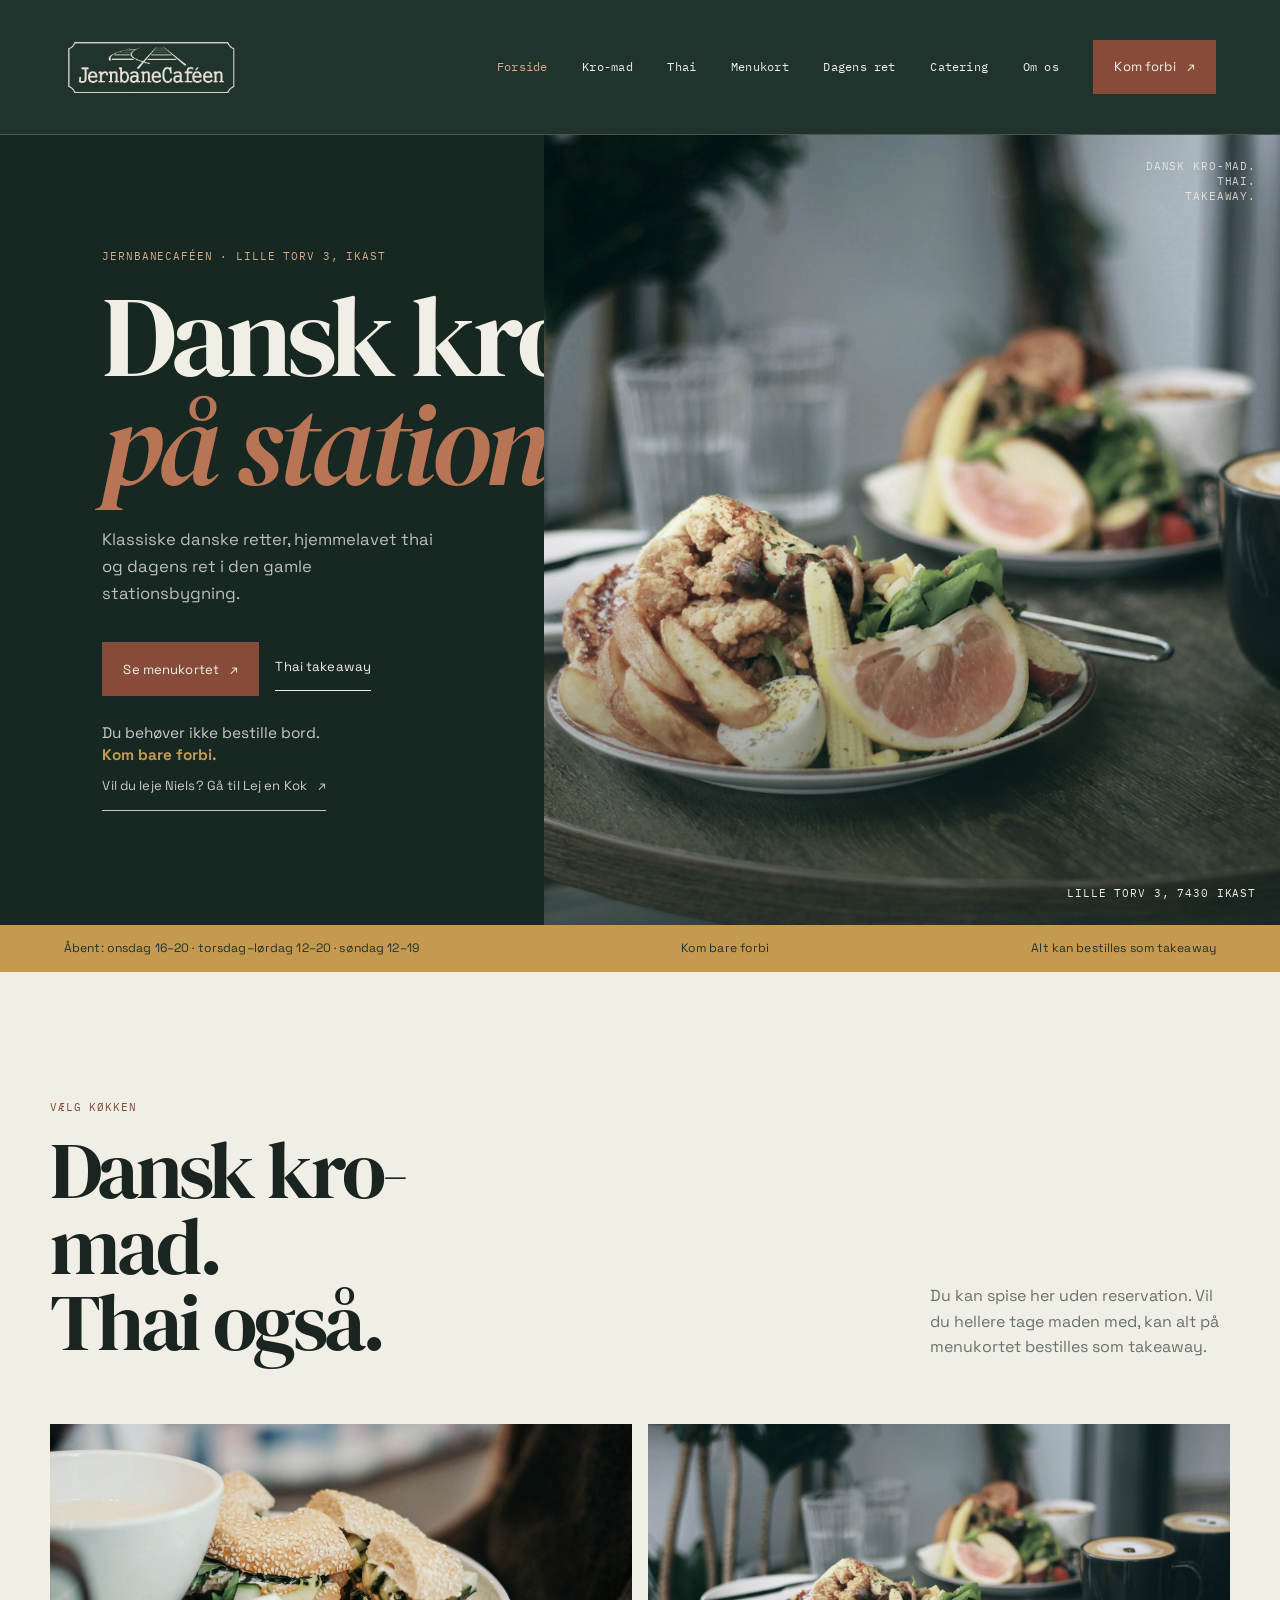
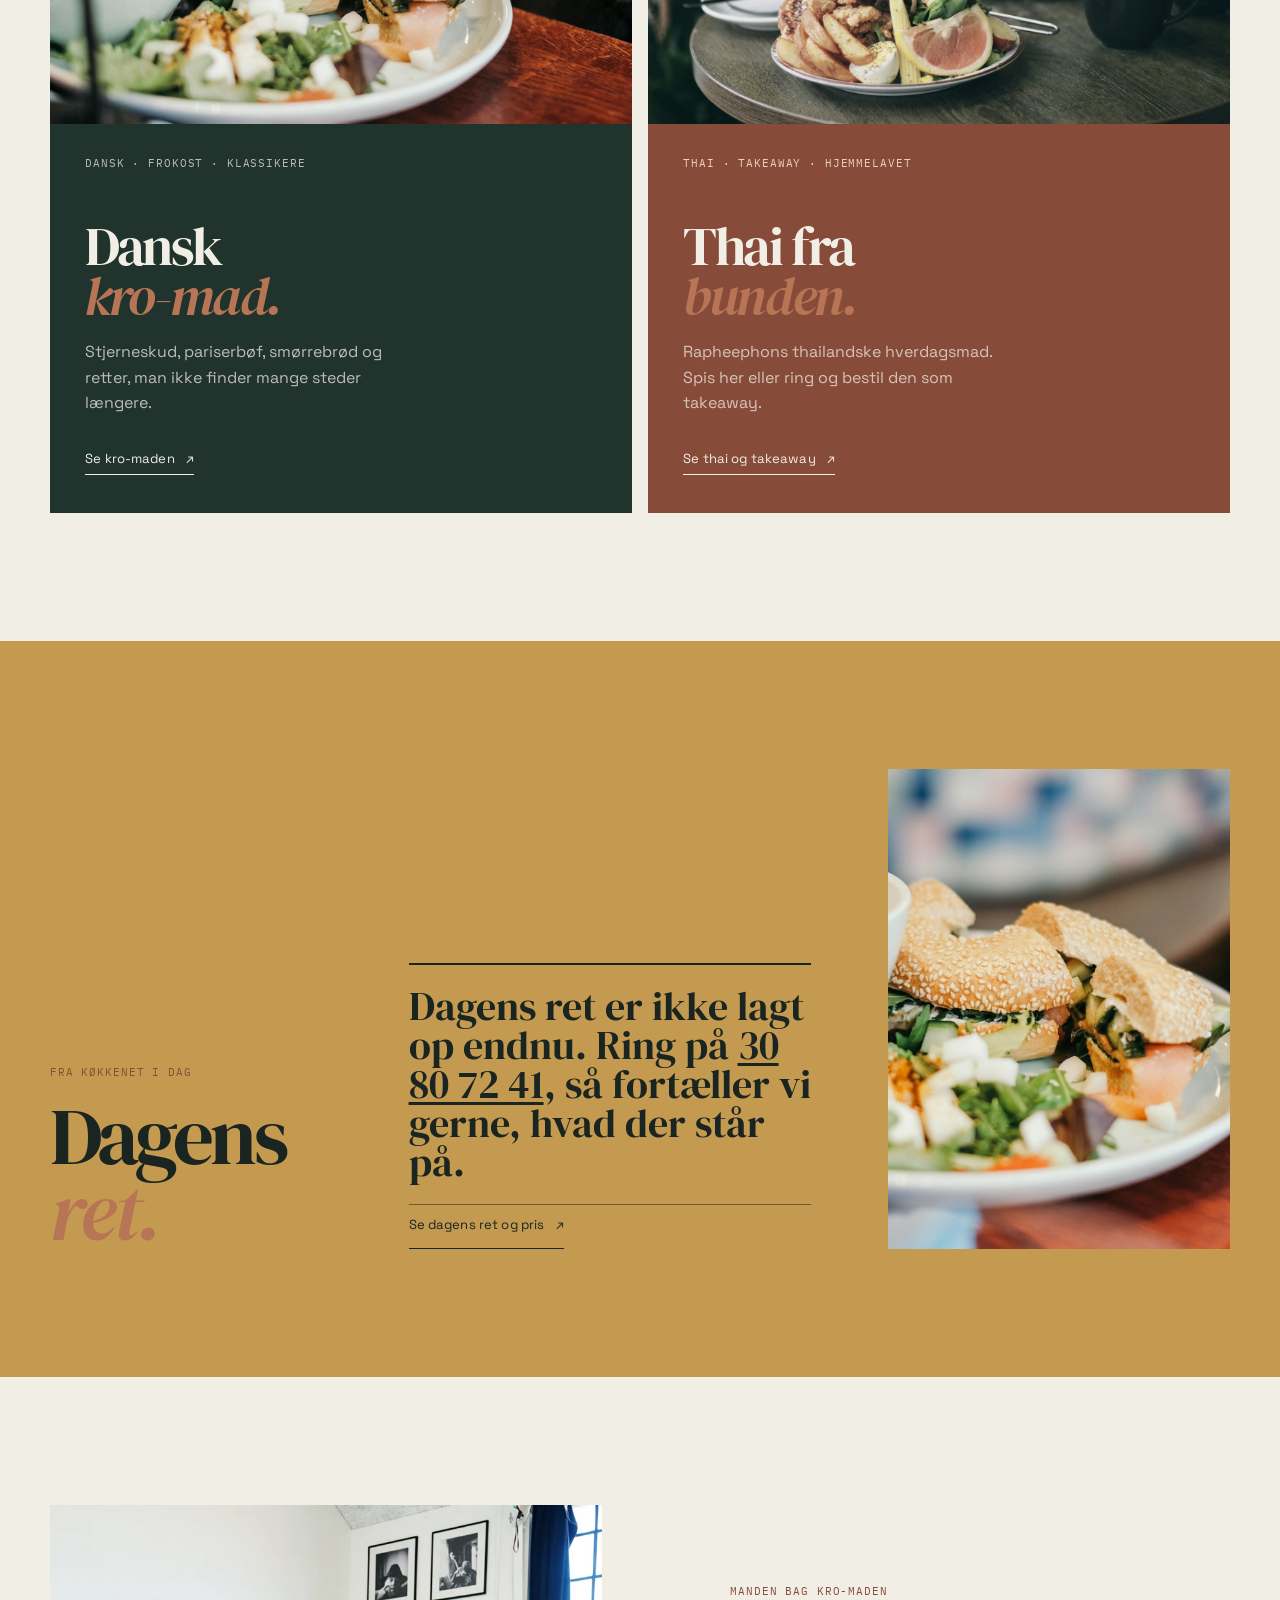
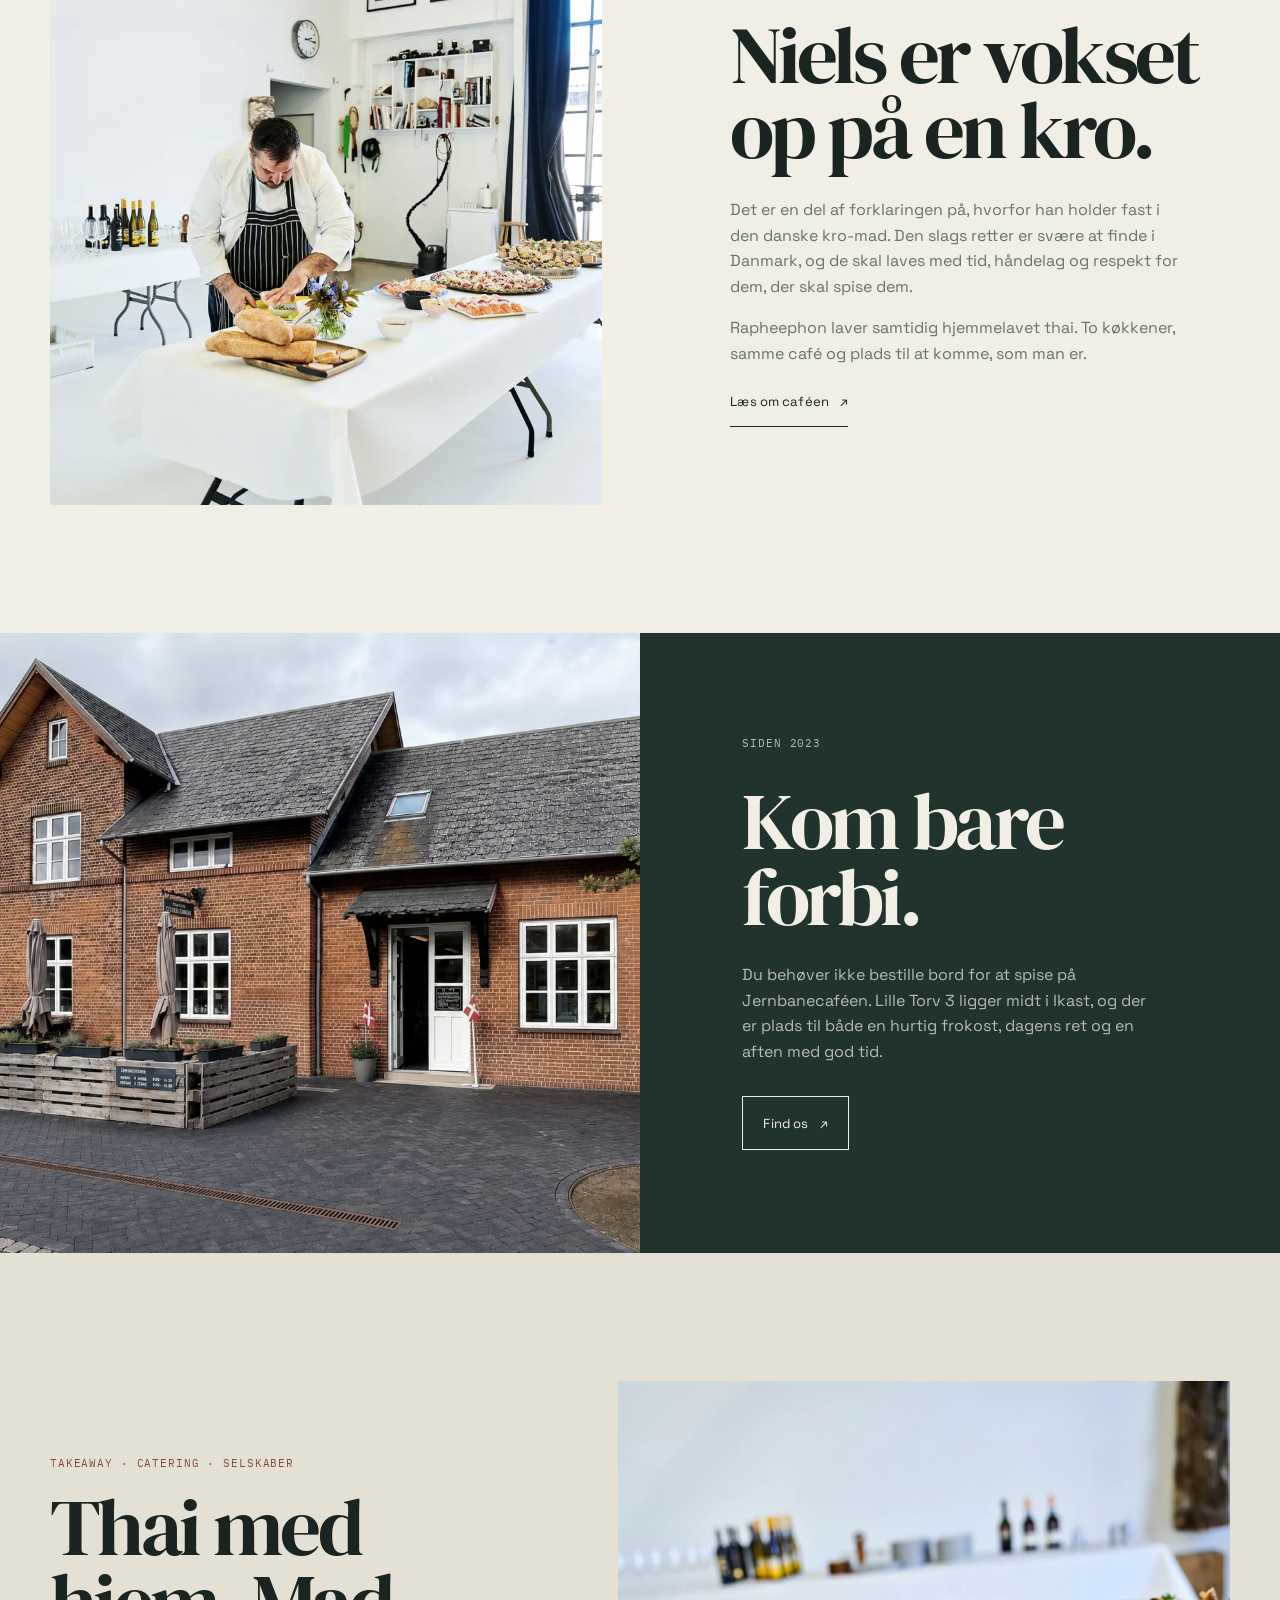
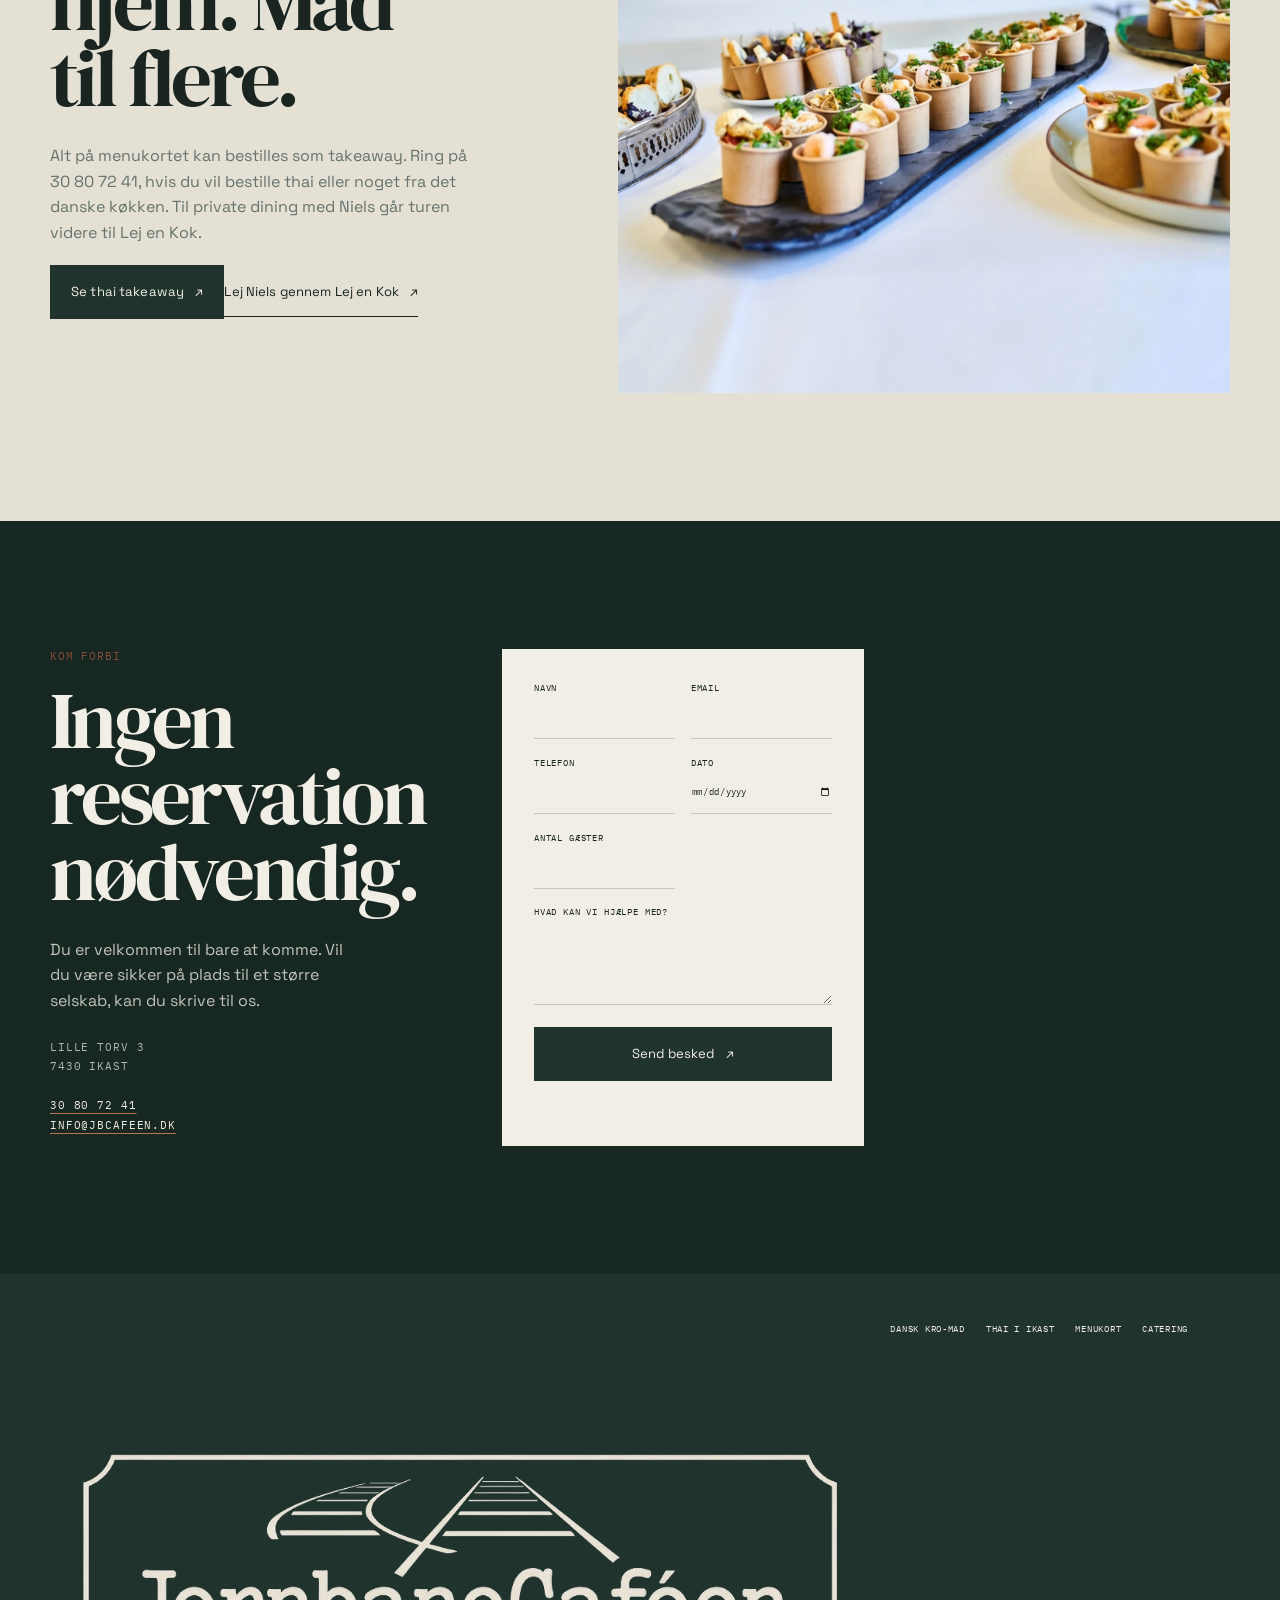
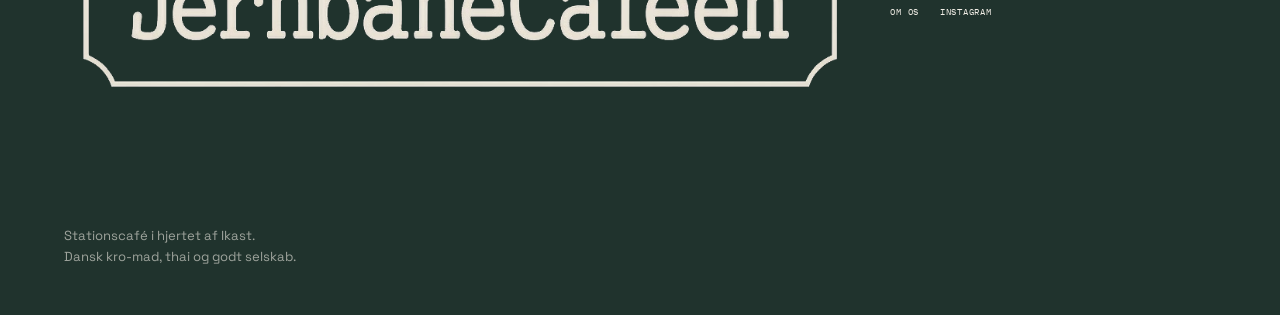
==== index.html @ b5feb868 "feat: clarify cafe food and takeaway journey" ====
<!doctype html>
<html lang="da">
<head>
  <meta charset="utf-8"><meta name="viewport" content="width=device-width, initial-scale=1">
  <title>Jernbanecaféen i Ikast | Dansk kro-mad, thai og takeaway</title>
  <meta name="description" content="Jernbanecaféen i Ikast serverer dansk kro-mad, hjemmelavet thai og takeaway på Lille Torv 3. Du behøver ikke bestille bord. Kom bare forbi.">
  <link rel="canonical" href="https://jbcafeen.dk/"><meta property="og:type" content="website"><meta property="og:locale" content="da_DK"><meta property="og:site_name" content="Jernbanecaféen"><meta property="og:title" content="Jernbanecaféen i Ikast | Dansk kro-mad, thai og takeaway"><meta property="og:description" content="Dansk kro-mad, hjemmelavet thai og takeaway i den gamle stationsbygning på Lille Torv 3 i Ikast. Kom bare forbi."><meta property="og:url" content="https://jbcafeen.dk/"><meta property="og:image" content="https://jbcafeen.dk/billeder/mad-restaurant.jpg"><meta property="og:image:alt" content="Mad fra Jernbanecaféen i Ikast"><link rel="icon" type="image/svg+xml" href="favicon.svg">
  <script type="application/ld+json">{"@context":"https://schema.org","@type":"Restaurant","@id":"https://jbcafeen.dk/#restaurant","name":"Jernbanecaféen","url":"https://jbcafeen.dk/","image":"https://jbcafeen.dk/billeder/mad-restaurant.jpg","telephone":"+45 30 80 72 41","email":"info@jbcafeen.dk","address":{"@type":"PostalAddress","streetAddress":"Lille Torv 3","postalCode":"7430","addressLocality":"Ikast","addressCountry":"DK"},"geo":{"@type":"GeoCoordinates","latitude":56.14471,"longitude":9.155242},"openingHoursSpecification":[{"@type":"OpeningHoursSpecification","dayOfWeek":"Wednesday","opens":"16:00","closes":"20:00"},{"@type":"OpeningHoursSpecification","dayOfWeek":["Thursday","Friday","Saturday"],"opens":"12:00","closes":"20:00"},{"@type":"OpeningHoursSpecification","dayOfWeek":"Sunday","opens":"12:00","closes":"19:00"}],"servesCuisine":["Danish","Thai"],"hasMenu":"https://jbcafeen.dk/menu.html","sameAs":["https://www.instagram.com/jernbanecafeen_7430_ikast/","https://www.findsmiley.dk/1355830"]}</script>
  <link rel="preconnect" href="https://fonts.googleapis.com"><link rel="preconnect" href="https://fonts.gstatic.com" crossorigin><link href="https://fonts.googleapis.com/css2?family=DM+Serif+Display:ital@0;1&family=IBM+Plex+Mono:wght@400;500&family=Space+Grotesk:wght@400;500;600;700&display=swap" rel="stylesheet"><link rel="stylesheet" href="jernbane-site.css">
</head>
<body><a class="skip-link" href="#main">Spring til indhold</a><header class="jb-header"><a class="jb-logo" href="index.html" aria-label="Jernbanecaféen, forside"><img src="billeder/jernbane-logo-creme.png" alt="Jernbanecaféen"></a><button class="jb-menu" type="button" aria-controls="jb-mobile-nav" aria-expanded="false">Menu</button><nav class="jb-nav" id="jb-nav" aria-label="Hovednavigation"><a href="index.html" aria-current="page">Forside</a><a href="dansk-kromad-ikast.html">Kro-mad</a><a href="thai-mad-ikast.html">Thai</a><a href="menu.html">Menukort</a><a href="dagens-ret.html">Dagens ret</a><a href="catering.html">Catering</a><a href="om-os.html">Om os</a><a class="jb-button" href="#kontakt">Kom forbi <span aria-hidden="true">↗</span></a></nav></header><nav id="jb-mobile-nav" class="jb-mobile" aria-label="Mobilnavigation"><button class="jb-close" type="button">Luk</button><a href="index.html">Forside</a><a href="dansk-kromad-ikast.html">Dansk kro-mad</a><a href="thai-mad-ikast.html">Thai i Ikast</a><a href="menu.html">Menukort</a><a href="dagens-ret.html">Dagens ret</a><a href="catering.html">Catering</a><a href="#kontakt">Kom forbi</a></nav>
<main id="main"><section class="jb-hero"><div class="jb-hero-copy reveal"><p class="jb-eyebrow">Jernbanecaféen · Lille Torv 3, Ikast</p><h1><span>Dansk kro-mad</span><br><em>på stationen.</em></h1><p class="jb-hero-lead">Klassiske danske retter, hjemmelavet thai og dagens ret i den gamle stationsbygning.</p><div class="jb-hero-actions"><a class="jb-button" href="menu.html">Se menukortet <span aria-hidden="true">↗</span></a><a class="jb-link" href="thai-mad-ikast.html">Thai takeaway</a></div><p class="jb-hero-note">Du behøver ikke bestille bord.<br><strong>Kom bare forbi.</strong><br><a class="jb-link" href="https://lejenkok.dk/">Vil du leje Niels? Gå til Lej en Kok <span aria-hidden="true">↗</span></a></p></div><div class="jb-hero-media reveal" data-delay="1"><img src="billeder/mad-restaurant.jpg" alt="Anrettet mad fra Jernbanecaféen" fetchpriority="high"><p class="jb-hero-fact jb-mono">Dansk kro-mad.<br>Thai.<br>Takeaway.</p><div class="jb-hero-caption jb-mono">Lille Torv 3, 7430 Ikast</div></div></section><div class="jb-rail"><span>Åbent: onsdag 16–20 · torsdag–lørdag 12–20 · søndag 12–19</span><span>Kom bare forbi</span><span>Alt kan bestilles som takeaway</span></div>
<section class="jb-choice jb-pad" aria-labelledby="choice-title"><div class="jb-wrap"><div class="jb-choice-head reveal"><div><p class="jb-eyebrow">Vælg køkken</p><h2 id="choice-title">Dansk kro-mad.<br>Thai også.</h2></div><p>Du kan spise her uden reservation. Vil du hellere tage maden med, kan alt på menukortet bestilles som takeaway.</p></div><div class="jb-choice-grid"><a class="jb-choice-card reveal" href="dansk-kromad-ikast.html"><div class="jb-choice-image"><img src="billeder/mad-restaurant2.jpg" alt="Dansk kro-mad fra Jernbanecaféen" loading="lazy"></div><div class="jb-choice-copy"><p class="jb-eyebrow">Dansk · frokost · klassikere</p><h3>Dansk<br><em>kro-mad.</em></h3><p>Stjerneskud, pariserbøf, smørrebrød og retter, man ikke finder mange steder længere.</p><span class="jb-link">Se kro-maden <span aria-hidden="true">↗</span></span></div></a><a class="jb-choice-card reveal" data-delay="1" href="thai-mad-ikast.html"><div class="jb-choice-image"><img src="billeder/mad-restaurant.jpg" alt="Hjemmelavet thai fra Jernbanecaféen" loading="lazy"></div><div class="jb-choice-copy"><p class="jb-eyebrow">Thai · takeaway · hjemmelavet</p><h3>Thai fra<br><em>bunden.</em></h3><p>Rapheephons thailandske hverdagsmad. Spis her eller ring og bestil den som takeaway.</p><span class="jb-link">Se thai og takeaway <span aria-hidden="true">↗</span></span></div></a></div></div></section>
<section class="jb-today jb-pad" aria-labelledby="today-title"><div class="jb-wrap jb-today-grid"><div class="reveal"><p class="jb-eyebrow">Fra køkkenet i dag</p><h2 id="today-title">Dagens<br><em>ret.</em></h2></div><div class="jb-today-copy reveal" data-delay="1"><div class="jb-daily" data-cms="dagens-ret" data-cms-type="banner" aria-live="polite"><p>Dagens ret er ikke lagt op endnu. Ring på <a href="tel:+4530807241">30 80 72 41</a>, så fortæller vi gerne, hvad der står på.</p></div><a class="jb-link" href="dagens-ret.html">Se dagens ret og pris <span aria-hidden="true">↗</span></a></div><div class="jb-today-image reveal" data-delay="2"><img src="billeder/mad-restaurant2.jpg" alt="Ret fra Jernbanecaféens køkken" loading="lazy"></div></div></section>
<section class="jb-story jb-pad jb-wrap" aria-labelledby="story-title"><div class="jb-story-image reveal"><img src="billeder/niels-rasmussen.webp" alt="Niels Rasmussen tilbereder mad" loading="lazy"></div><div class="jb-story-copy reveal" data-delay="1"><p class="jb-eyebrow">Manden bag kro-maden</p><h2 id="story-title">Niels er vokset op på en kro.</h2><p>Det er en del af forklaringen på, hvorfor han holder fast i den danske kro-mad. Den slags retter er svære at finde i Danmark, og de skal laves med tid, håndelag og respekt for dem, der skal spise dem.</p><p>Rapheephon laver samtidig hjemmelavet thai. To køkkener, samme café og plads til at komme, som man er.</p><a class="jb-link" href="om-os.html">Læs om caféen <span aria-hidden="true">↗</span></a></div></section>
<section class="jb-place" aria-labelledby="place-title"><div class="jb-place-image"><img src="billeder/hero-facade.webp" alt="Jernbanecaféens gamle stationsbygning i Ikast" loading="lazy"></div><div class="jb-place-copy reveal"><p class="jb-eyebrow">Siden 2023</p><h2 id="place-title">Kom bare forbi.</h2><p>Du behøver ikke bestille bord for at spise på Jernbanecaféen. Lille Torv 3 ligger midt i Ikast, og der er plads til både en hurtig frokost, dagens ret og en aften med god tid.</p><a class="jb-button jb-button-outline" href="#kontakt">Find os <span aria-hidden="true">↗</span></a></div></section>
<section class="jb-service jb-pad"><div class="jb-wrap jb-service-grid"><div class="jb-service-copy reveal"><p class="jb-eyebrow">Takeaway · catering · selskaber</p><h2>Thai med hjem. Mad til flere.</h2><p>Alt på menukortet kan bestilles som takeaway. Ring på 30 80 72 41, hvis du vil bestille thai eller noget fra det danske køkken. Til private dining med Niels går turen videre til Lej en Kok.</p><a class="jb-button jb-button-dark" href="thai-mad-ikast.html">Se thai takeaway <span aria-hidden="true">↗</span></a><a class="jb-link" href="https://lejenkok.dk/">Lej Niels gennem Lej en Kok <span aria-hidden="true">↗</span></a></div><div class="jb-service-image reveal" data-delay="1"><img src="billeder/mad-catering.webp" alt="Cateringfade fra Jernbanecaféen" loading="lazy"></div></div></section>
<section class="jb-contact jb-pad" id="kontakt" aria-labelledby="contact-title"><div class="jb-wrap jb-contact-grid"><div class="jb-contact-copy reveal"><p class="jb-eyebrow">Kom forbi</p><h2 id="contact-title">Ingen reservation nødvendig.</h2><p class="jb-contact-intro">Du er velkommen til bare at komme. Vil du være sikker på plads til et større selskab, kan du skrive til os.</p><address class="jb-address">Lille Torv 3<br>7430 Ikast<br><br><a href="tel:+4530807241">30 80 72 41</a><br><a href="mailto:info@jbcafeen.dk">info@jbcafeen.dk</a></address></div><form class="jb-form reveal" data-delay="1" id="jb-contact-form" data-slug="jernbane-cafeen"><div class="jb-form-grid"><div class="jb-field"><label for="navn">Navn<input id="navn" name="navn" type="text" required minlength="2" maxlength="100" autocomplete="name"></label></div><div class="jb-field"><label for="email">Email<input id="email" name="email" type="email" required maxlength="150" autocomplete="email"></label></div></div><div class="jb-form-grid"><div class="jb-field"><label for="telefon">Telefon<input id="telefon" name="telefon" type="tel" maxlength="20" autocomplete="tel"></label></div><div class="jb-field"><label for="dato">Dato<input id="dato" name="dato" type="date"></label></div></div><div class="jb-form-grid"><div class="jb-field"><label for="antal">Antal gæster<input id="antal" name="antal" type="number" min="1" max="200" inputmode="numeric"></label></div><div class="jb-field jb-honeypot"><label for="website">Website<input id="website" name="website" type="text" tabindex="-1" autocomplete="off"></label></div></div><div class="jb-field"><label for="besked">Hvad kan vi hjælpe med?<textarea id="besked" name="besked" required minlength="10" maxlength="2000"></textarea></label></div><button class="jb-button jb-button-dark" type="submit">Send besked <span aria-hidden="true">↗</span></button><p class="jb-feedback" role="status" aria-live="polite"></p></form><div class="jb-map reveal" data-delay="2"><iframe title="Jernbanecaféen på Google Maps" loading="lazy" src="https://www.google.com/maps/embed?pb=!1m18!1m12!1m3!1d2224.0!2d9.15542!3d56.13916!2m3!1f0!2f0!3f0!3m2!1i1024!2i768!4f13.1!3m3!1m2!1s0x464c0c2f5ab6abe7%3A0xb3f24d3d0e12c35a!2sLille+Torv+3%2C+7430+Ikast!5e0!3m2!1sda!2sdk!4v0"></iframe></div></div></section></main>
<footer class="jb-footer"><div><a class="jb-footer-logo" href="index.html" aria-label="Jernbanecaféen, forside"><img src="billeder/jernbane-logo-creme.png" alt="Jernbanecaféen"></a><p>Stationscafé i hjertet af Ikast.<br>Dansk kro-mad, thai og godt selskab.</p></div><nav aria-label="Footer navigation"><a href="dansk-kromad-ikast.html">Dansk kro-mad</a><a href="thai-mad-ikast.html">Thai i Ikast</a><a href="menu.html">Menukort</a><a href="catering.html">Catering</a><a href="om-os.html">Om os</a><a href="https://www.instagram.com/jernbanecafeen_7430_ikast/" target="_blank" rel="noopener">Instagram</a></nav></footer><script src="jernbane-site.js" defer></script></body></html>
---- jernbane-site.css ----
:root {
  --forest: #20332d;
  --forest-deep: #172721;
  --linen: #f1eee6;
  --linen-2: #e5e0d4;
  --copper: #b87556;
  --copper-deep: #874c39;
  --brass: #c49a51;
  --ink: #1a2521;
  --muted: #67736c;
  --line: rgba(26,37,33,.2);
  --display: "DM Serif Display", Georgia, serif;
  --body: "Space Grotesk", Arial, sans-serif;
  --mono: "IBM Plex Mono", monospace;
  --ease: cubic-bezier(.16,1,.3,1);
}
*,*::before,*::after { box-sizing: border-box; }
html { scroll-behavior: smooth; overflow-x: clip; }
body { margin: 0; color: var(--ink); background: var(--linen); font-family: var(--body); line-height: 1.6; overflow-x: clip; }
img { display: block; max-width: 100%; }
a { color: inherit; }
button,input,textarea { font: inherit; }
:focus-visible { outline: 3px solid var(--brass); outline-offset: 4px; }
.skip-link { position: fixed; top: -5rem; left: 1rem; z-index: 50; padding: .7rem 1rem; color: var(--linen); background: var(--forest-deep); }
.skip-link:focus { top: 1rem; }
.jb-header { position: sticky; top: 0; z-index: 20; display: flex; align-items: center; justify-content: space-between; min-height: 82px; padding: .8rem clamp(1.25rem, 5vw, 5rem); color: var(--linen); background: var(--forest); border-bottom: 1px solid rgba(241,238,230,.18); }
.jb-logo { width: 175px; }
.jb-logo img { width: 100%; height: auto; }
.jb-nav { display: flex; align-items: center; gap: clamp(1rem, 2.7vw, 2.4rem); font-family: var(--mono); font-size: .61rem; letter-spacing: .09em; text-transform: uppercase; }
.jb-nav a { text-decoration: none; }
.jb-nav a[aria-current="page"],.jb-nav a:not(.jb-button):hover { color: #d7a988; }
.jb-menu { display: none; color: var(--linen); border: 1px solid rgba(241,238,230,.4); background: transparent; padding: .55rem .7rem; cursor: pointer; font-family: var(--mono); font-size: .62rem; text-transform: uppercase; }
.jb-mobile { position: fixed; inset: 0; z-index: 30; display: flex; flex-direction: column; align-items: center; justify-content: center; gap: 1.35rem; color: var(--linen); background: var(--forest-deep); opacity: 0; visibility: hidden; pointer-events: none; transform: translateY(-10px); transition: opacity .3s var(--ease),transform .3s var(--ease); }
.jb-mobile.is-open { opacity: 1; visibility: visible; pointer-events: auto; transform: none; }
.jb-mobile a { font-family: var(--display); font-size: clamp(2.8rem, 10vw, 5rem); line-height: .9; text-decoration: none; }
.jb-close { position: absolute; top: 1.5rem; right: 1.5rem; color: var(--linen); border: 1px solid rgba(241,238,230,.3); background: transparent; padding: .55rem .7rem; font-family: var(--mono); font-size: .62rem; }
.jb-button { display: inline-flex; align-items: center; justify-content: center; gap: .7rem; min-height: 48px; padding: 0 1.2rem; color: var(--linen); border: 1px solid var(--copper-deep); background: var(--copper-deep); font-family: var(--mono); font-size: .62rem; letter-spacing: .08em; text-decoration: none; text-transform: uppercase; transition: transform .25s var(--ease),background .25s var(--ease); }
.jb-button:hover { background: var(--copper-deep); transform: translateY(-2px); }
.jb-button-dark { color: var(--linen); border-color: var(--forest); background: var(--forest); }
.jb-button-outline { color: var(--linen); border-color: var(--linen); background: transparent; }
.jb-button-outline:hover { color: var(--forest); background: var(--linen); }
.jb-link { display: inline-flex; align-items: center; gap: .7rem; width: fit-content; padding-bottom: .3rem; border-bottom: 1px solid currentColor; font-family: var(--mono); font-size: .62rem; letter-spacing: .08em; text-decoration: none; text-transform: uppercase; transition: gap .25s var(--ease); }
.jb-link:hover { gap: 1.1rem; }
.jb-wrap { width: min(1180px, calc(100% - 3rem)); margin-inline: auto; }
.jb-pad { padding: clamp(5rem, 10vw, 9rem) 0; }
.jb-eyebrow,.jb-mono,.jb-address,.jb-meta { font-family: var(--mono); font-size: .61rem; letter-spacing: .13em; line-height: 1.4; text-transform: uppercase; }
.jb-eyebrow { margin: 0 0 1.1rem; color: var(--copper-deep); }
h1,h2,h3,p { margin: 0; }
h1,h2,h3 { font-family: var(--display); font-weight: 400; line-height: .94; letter-spacing: -.045em; text-wrap: balance; }
h1 { font-size: clamp(4rem, 9vw, 8.7rem); }
.jb-hero h1 span,.jb-hero h1 em { white-space: nowrap; }
h2 { max-width: 12ch; font-size: clamp(3rem, 6.3vw, 7rem); }
h3 { font-size: clamp(2.3rem, 4.2vw, 4.2rem); }
em { color: var(--copper); font-style: italic; }
.jb-hero { display: grid; grid-template-columns: minmax(0, .85fr) minmax(400px, 1.15fr); min-height: min(790px,calc(100svh - 82px)); color: var(--linen); background: var(--forest-deep); }
.jb-hero-copy { display: flex; flex-direction: column; justify-content: center; padding: clamp(4rem, 8vw, 8rem) clamp(1.5rem, 8vw, 8rem); }
.jb-hero-copy .jb-eyebrow { color: #d7a988; }
.jb-hero-lead { max-width: 36ch; margin: 1.8rem 0 2.2rem; color: rgba(241,238,230,.76); font-size: 1.04rem; }
.jb-hero-actions { display: flex; align-items: center; flex-wrap: wrap; gap: 1rem; }
.jb-hero-media { position: relative; min-height: 620px; overflow: hidden; background: var(--linen-2); }
.jb-hero-media > img { width: 100%; height: 100%; object-fit: cover; object-position: center; filter: saturate(.68) contrast(1.05); }
.jb-hero-media::after { content: ""; position: absolute; inset: 0; background: linear-gradient(0deg,rgba(23,39,33,.58),transparent 50%); }
.jb-hero-caption { position: absolute; right: 1.5rem; bottom: 1.5rem; z-index: 1; color: var(--linen); }
.jb-hero-caption strong { display: block; margin-top: .4rem; font-family: var(--display); font-size: 3rem; line-height: .8; }
.jb-hero-fact { position: absolute; right: 1.5rem; top: 1.5rem; z-index: 1; max-width: 18ch; color: rgba(241,238,230,.82); text-align: right; }
.jb-rail { display: flex; justify-content: space-between; gap: 1rem; padding: .85rem clamp(1.25rem,5vw,5rem); color: var(--forest); background: var(--brass); font-family: var(--mono); font-size: .58rem; letter-spacing: .1em; text-transform: uppercase; }
.jb-choice { background: var(--linen); }
.jb-choice-head { display: flex; justify-content: space-between; align-items: end; gap: 2rem; margin-bottom: 4rem; }
.jb-choice-head h2 { max-width: 10ch; }
.jb-choice-head p:last-child { max-width: 30ch; color: var(--muted); }
.jb-choice-grid { display: grid; grid-template-columns: 1fr 1fr; gap: 1rem; }
.jb-choice-card { display: grid; grid-template-rows: 300px 1fr; min-height: 650px; color: var(--linen); background: var(--forest); text-decoration: none; }
.jb-choice-card:nth-child(2) { background: var(--copper-deep); }
.jb-choice-image { overflow: hidden; }
.jb-choice-image img { width: 100%; height: 100%; object-fit: cover; filter: saturate(.72); transition: transform 1s var(--ease); }
.jb-choice-card:hover img { transform: scale(1.04); }
.jb-choice-copy { display: flex; flex-direction: column; padding: 2rem 2.2rem 2.4rem; }
.jb-choice-copy h3 { margin: 3.5rem 0 1.1rem; }
.jb-choice-copy p { max-width: 33ch; color: rgba(241,238,230,.74); }
.jb-choice-copy .jb-link { margin-top: auto; padding-top: 2rem; }
.jb-choice-card:nth-child(2) .jb-eyebrow { color: #efd0bd; }
.jb-today { color: var(--ink); background: var(--brass); }
.jb-today-grid { display: grid; grid-template-columns: .7fr 1fr .85fr; gap: clamp(2rem,6vw,6rem); align-items: end; }
.jb-today h2 { max-width: 6ch; }
.jb-today-copy { padding-top: 1rem; }
.jb-daily { min-height: 185px; padding: 1.4rem 0; border-top: 2px solid var(--ink); border-bottom: 1px solid rgba(26,37,33,.5); }
.jb-daily p { max-width: 21ch; font-family: var(--display); font-size: clamp(1.9rem,3.1vw,3.2rem); line-height: .98; }
.jb-daily a { text-decoration: underline; text-underline-offset: .25rem; }
.jb-today-image { height: min(480px,40vw); min-height: 320px; overflow: hidden; }
.jb-today-image img { width: 100%; height: 100%; object-fit: cover; }
.jb-story { display: grid; grid-template-columns: minmax(0,1.05fr) minmax(280px,.95fr); gap: clamp(3rem,10vw,10rem); align-items: center; }
.jb-story-image { min-height: 600px; overflow: hidden; background: var(--linen-2); }
.jb-story-image img { width: 100%; height: 100%; min-height: 600px; object-fit: cover; object-position: center 25%; filter: saturate(.72); }
.jb-story-copy h2 { margin-bottom: 1.8rem; }
.jb-story-copy p:not(.jb-eyebrow) { max-width: 45ch; margin-bottom: 1rem; color: var(--muted); }
.jb-place { display: grid; grid-template-columns: 1fr 1fr; color: var(--linen); background: var(--forest); }
.jb-place-image { min-height: 620px; overflow: hidden; }
.jb-place-image img { width: 100%; height: 100%; object-fit: cover; filter: saturate(.7); }
.jb-place-copy { align-self: center; padding: clamp(3rem,8vw,8rem); }
.jb-place-copy h2 { margin-bottom: 1.7rem; }
.jb-place-copy p { max-width: 42ch; margin-bottom: 2rem; color: rgba(241,238,230,.72); }
.jb-service { color: var(--ink); background: var(--linen-2); }
.jb-service-grid { display: grid; grid-template-columns: .85fr 1.15fr; gap: clamp(3rem,9vw,9rem); align-items: center; }
.jb-service-copy h2 { margin-bottom: 1.7rem; }
.jb-service-copy > p:not(.jb-eyebrow) { max-width: 43ch; margin-bottom: 1.2rem; color: var(--muted); }
.jb-service-image { position: relative; min-height: 500px; overflow: hidden; }
.jb-service-image img { width: 100%; height: 100%; min-height: 500px; object-fit: cover; }
.jb-contact { color: var(--linen); background: var(--forest-deep); }
.jb-contact-grid { display: grid; grid-template-columns: .75fr 1fr .8fr; gap: clamp(2rem,6vw,6rem); align-items: start; }
.jb-contact-copy h2 { margin-bottom: 1.7rem; }
.jb-address { color: rgba(241,238,230,.72); font-style: normal; line-height: 1.8; }
.jb-address a { color: var(--linen); text-decoration: underline; text-decoration-color: var(--copper); text-underline-offset: .25rem; }
.jb-form { display: grid; gap: 1.05rem; padding: 2rem; color: var(--ink); background: var(--linen); }
.jb-form-grid { display: grid; grid-template-columns: 1fr 1fr; gap: 1rem; }
.jb-field { display: grid; gap: .35rem; }
.jb-field label { font-family: var(--mono); font-size: .58rem; letter-spacing: .09em; text-transform: uppercase; }
.jb-field input,.jb-field textarea { width: 100%; min-height: 43px; padding: .6rem 0; border: 0; border-bottom: 1px solid var(--line); outline: 0; color: var(--ink); background: transparent; }
.jb-field textarea { min-height: 85px; resize: vertical; }
.jb-field input:focus,.jb-field textarea:focus { border-bottom-color: var(--copper-deep); box-shadow: 0 2px 0 var(--copper-deep); }
.jb-feedback { min-height: 1.3em; color: var(--copper-deep); font-size: .78rem; }
.jb-honeypot { position: absolute; left: -9999px; width: 1px; height: 1px; overflow: hidden; }
.jb-map { min-height: 390px; overflow: hidden; filter: grayscale(1) contrast(.9); }
.jb-map iframe { width: 100%; height: 100%; min-height: 390px; border: 0; }
.jb-footer { display: flex; justify-content: space-between; gap: 2rem; padding: 3rem clamp(1.25rem,5vw,5rem); color: var(--linen); background: var(--forest); }
.jb-footer-logo { width: 175px; }
.jb-footer p { margin-top: .7rem; color: rgba(241,238,230,.6); font-size: .82rem; }
.jb-footer nav { display: flex; flex-wrap: wrap; gap: 1.3rem; font-family: var(--mono); font-size: .58rem; letter-spacing: .08em; text-transform: uppercase; }
.jb-footer nav a { text-decoration: none; }
.jb-footer nav a:hover { color: #d7a988; }
.jb-subhero { color: var(--linen); background: var(--forest-deep); }
.jb-subhero-inner { display: grid; grid-template-columns: 1fr .8fr; gap: clamp(2rem,8vw,8rem); align-items: end; min-height: 500px; padding-top: clamp(4rem,8vw,8rem); padding-bottom: clamp(4rem,8vw,8rem); }
.jb-subhero h1 { max-width: 9ch; }
.jb-subhero-copy p:last-child { max-width: 42ch; margin-top: 1.8rem; color: rgba(241,238,230,.75); font-size: 1.03rem; }
.jb-subhero-image { height: 360px; overflow: hidden; }
.jb-subhero-image img { width: 100%; height: 100%; object-fit: cover; filter: saturate(.68); }
.jb-menu-section { background: var(--linen); }
.jb-menu-section:nth-of-type(odd) { background: var(--linen-2); }
.jb-menu-head { display: flex; justify-content: space-between; gap: 2rem; align-items: end; margin-bottom: 3rem; }
.jb-menu-head p:last-child { max-width: 31ch; color: var(--muted); }
.jb-menu-list { border-top: 1px solid var(--line); }
.jb-menu-item { display: grid; grid-template-columns: 1fr auto; gap: 1.5rem; align-items: baseline; padding: 1rem 0; border-bottom: 1px solid var(--line); }
.jb-menu-item strong { font-family: var(--display); font-size: clamp(1.35rem,2.5vw,2.2rem); font-weight: 400; letter-spacing: -.03em; }
.jb-menu-item span { color: var(--copper-deep); font-family: var(--mono); font-size: .67rem; white-space: nowrap; }
.jb-menu-note { margin-top: 1.5rem; color: var(--muted); font-size: .85rem; }
.jb-callout { color: var(--linen); background: var(--copper-deep); }
.jb-callout-inner { display: flex; justify-content: space-between; align-items: center; gap: 2rem; }
.jb-callout h2 { max-width: 11ch; }
.jb-callout p { max-width: 35ch; color: rgba(241,238,230,.75); }
.jb-facts { display: grid; grid-template-columns: repeat(3,1fr); border-top: 1px solid var(--line); border-bottom: 1px solid var(--line); }
.jb-fact { padding: 1.4rem; border-right: 1px solid var(--line); }.jb-fact:last-child { border-right: 0; }.jb-fact strong { display: block; margin-top: .8rem; font-family: var(--display); font-size: 2.2rem; font-weight: 400; }
.reveal { transition: opacity .75s var(--ease),transform .75s var(--ease); }.js .reveal { opacity: 0; transform: translateY(22px); }.js .reveal.is-visible { opacity: 1; transform: none; }.reveal[data-delay="1"] { transition-delay: .12s; }.reveal[data-delay="2"] { transition-delay: .24s; }
@media (max-width: 850px) { .jb-menu { display:block; }.jb-nav { position:absolute; top:100%; left:0; right:0; display:none; flex-direction:column; align-items:stretch; gap:0; padding:.8rem 1.25rem 1.25rem; background:var(--forest); border-top:1px solid rgba(241,238,230,.18); }.jb-nav.is-open { display:flex; }.jb-nav a { padding:.8rem 0; }.jb-nav .jb-button { margin-top:.3rem; text-align:center; }.jb-hero { display:block; min-height:auto; }.jb-hero-copy { min-height:560px; padding:5rem 1.5rem 4rem; }.jb-hero-media { min-height:460px; }.jb-choice-head,.jb-callout-inner { display:block; }.jb-choice-head p:last-child { margin-top:1.5rem; }.jb-story,.jb-service-grid,.jb-contact-grid,.jb-subhero-inner { grid-template-columns:1fr; }.jb-story-image { min-height:460px; }.jb-story-image img { min-height:460px; }.jb-place { grid-template-columns:1fr; }.jb-place-image { min-height:440px; }.jb-place-copy { padding:5rem 1.5rem 6rem; }.jb-contact-copy { margin-bottom:1rem; }.jb-map { min-height:300px; }.jb-map iframe { min-height:300px; }.jb-subhero-image { height:330px; }.jb-facts { grid-template-columns:1fr; }.jb-fact { border-right:0; border-bottom:1px solid var(--line); }.jb-fact:last-child { border-bottom:0; } }
@media (max-width: 560px) { h1 { font-size:clamp(3.8rem,17vw,6rem); } h2 { font-size:clamp(2.8rem,13vw,4.8rem); }.jb-wrap { width:calc(100% - 2.5rem); }.jb-logo { width:145px; }.jb-hero-copy { min-height:520px; }.jb-hero-media { min-height:390px; }.jb-hero-fact { display:none; }.jb-rail { display:grid; grid-template-columns:1fr 1fr; gap:.55rem 1rem; font-size:.52rem; }.jb-rail span:last-child { grid-column:1 / -1; }.jb-choice-grid { display:block; }.jb-choice-card { min-height:580px; margin-bottom:1rem; }.jb-choice-card:last-child { margin-bottom:0; }.jb-today-grid { display:block; }.jb-today-copy { margin-top:2.5rem; }.jb-today-image { height:350px; margin-top:2rem; }.jb-service-image { min-height:380px; margin-top:2rem; }.jb-service-image img { min-height:380px; }.jb-form-grid { grid-template-columns:1fr; }.jb-form { padding:1.3rem; }.jb-footer { display:block; }.jb-footer nav { margin-top:2rem; gap:1rem; }.jb-subhero-inner { min-height:0; padding-top:4rem; }.jb-subhero-image { height:280px; }.jb-menu-head { display:block; }.jb-menu-head p:last-child { margin-top:1.5rem; }.jb-menu-item { grid-template-columns:1fr; gap:.35rem; }.jb-menu-item span { white-space:normal; }.jb-callout .jb-button { margin-top:1.8rem; } }
/* 2026 clarity pass: larger controls, calmer type, clearer walk-in and takeaway cues */
.jb-nav { font-size: .75rem; letter-spacing: .02em; text-transform: none; }
.jb-button, .jb-link { font-family: var(--body); font-size: .82rem; letter-spacing: .01em; text-transform: none; }
.jb-button { min-height: 54px; padding-inline: 1.25rem; }
.jb-link { min-height: 44px; align-items: center; }
.jb-eyebrow, .jb-mono, .jb-address, .jb-meta { font-size: .68rem; letter-spacing: .08em; }
.jb-hero-note { margin-top: 1.6rem; color: rgba(241,238,230,.82); font-family: var(--body); font-size: .96rem; line-height: 1.45; }
.jb-hero-note strong { color: var(--brass); font-weight: 700; }
.jb-rail { font-family: var(--body); font-size: .76rem; letter-spacing: .01em; text-transform: none; }
.jb-choice-copy h3 { margin-top: 2rem; }
.jb-contact-intro { max-width: 30ch; margin-bottom: 1.5rem; color: rgba(241,238,230,.78); font-size: 1rem; }
@media (max-width: 850px) {
  .jb-header { min-height: 74px; padding-inline: 1rem; }
  .jb-logo { width: 156px; }
  .jb-menu { display: block; min-width: 48px; min-height: 48px; padding: .65rem .8rem; font-family: var(--body); font-size: .8rem; letter-spacing: 0; text-transform: none; }
  .jb-mobile { gap: .8rem; }
  .jb-mobile a { font-size: clamp(2.1rem, 9vw, 3.4rem); }
  .jb-hero-copy { min-height: auto; padding: 4.7rem 1.25rem 3.7rem; }
  .jb-hero h1 span, .jb-hero h1 em { white-space: normal; }
  .jb-hero-media { min-height: 340px; }
  .jb-hero-media > img { min-height: 340px; }
  .jb-hero-fact { display: none; }
  .jb-rail { display: grid; grid-template-columns: 1fr; gap: .55rem; padding: 1rem; }
  .jb-rail span { text-align: left; }
  .jb-choice-head { margin-bottom: 2.5rem; }
  .jb-choice-card { min-height: 0; }
  .jb-choice-copy { min-height: 310px; padding: 1.5rem; }
  .jb-choice-copy .jb-link { padding-top: 1.5rem; }
  .jb-form { padding: 1.5rem; }
}
@media (max-width: 560px) {
  .jb-wrap { width: calc(100% - 2rem); }
  h1 { font-size: clamp(3.35rem, 15vw, 5.2rem); }
  h2 { font-size: clamp(2.55rem, 12vw, 4.3rem); }
  .jb-hero-copy { padding-inline: 1rem; }
  .jb-hero-media, .jb-hero-media > img { min-height: 310px; height: 310px; }
  .jb-hero-actions { display: grid; gap: .7rem; }
  .jb-hero-actions .jb-button, .jb-hero-actions .jb-link { width: 100%; }
  .jb-hero-actions .jb-link { justify-content: center; }
  .jb-choice-copy { min-height: 290px; }
  .jb-contact { padding-top: 4.5rem; padding-bottom: 4.5rem; }
  .jb-contact-grid { gap: 1.5rem; }
}
@media (prefers-reduced-motion: reduce) { html { scroll-behavior:auto; } *,*::before,*::after { animation-duration:.01ms !important; transition-duration:.01ms !important; }.reveal { opacity:1; transform:none; } }
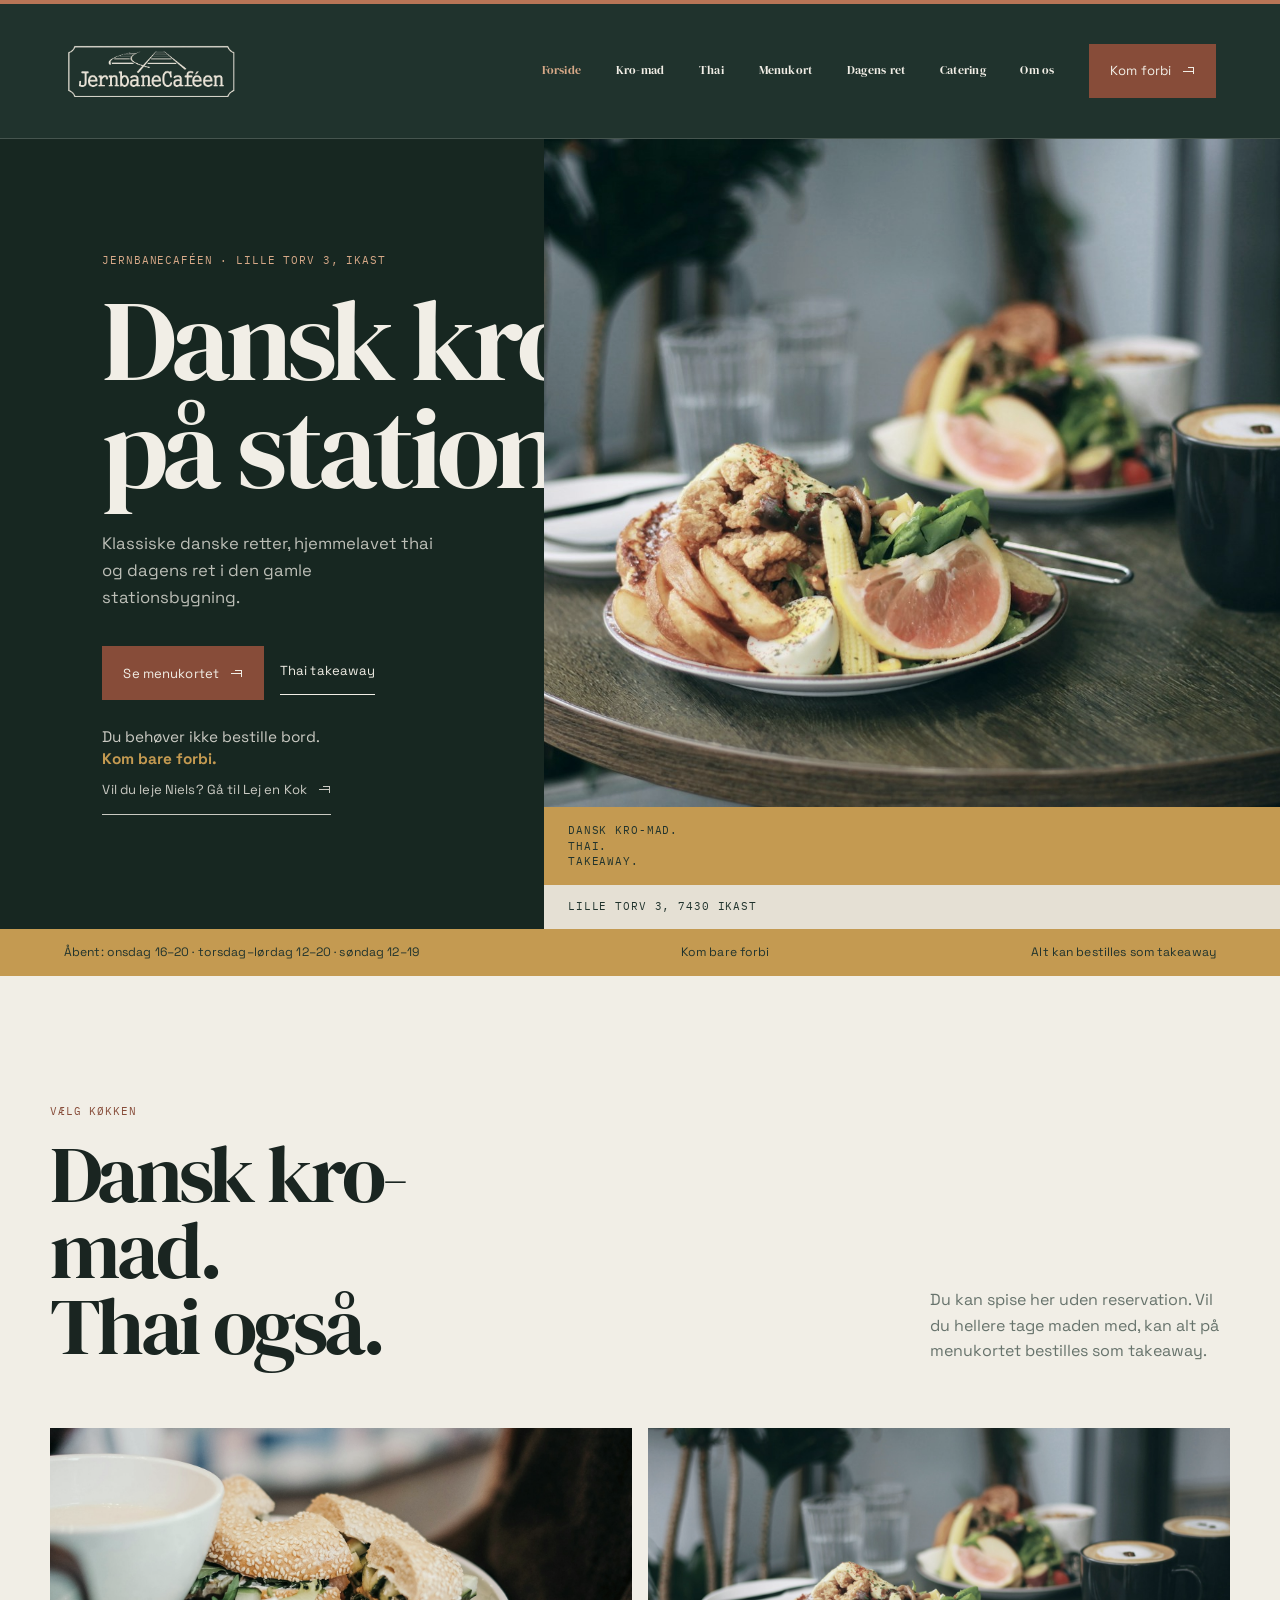
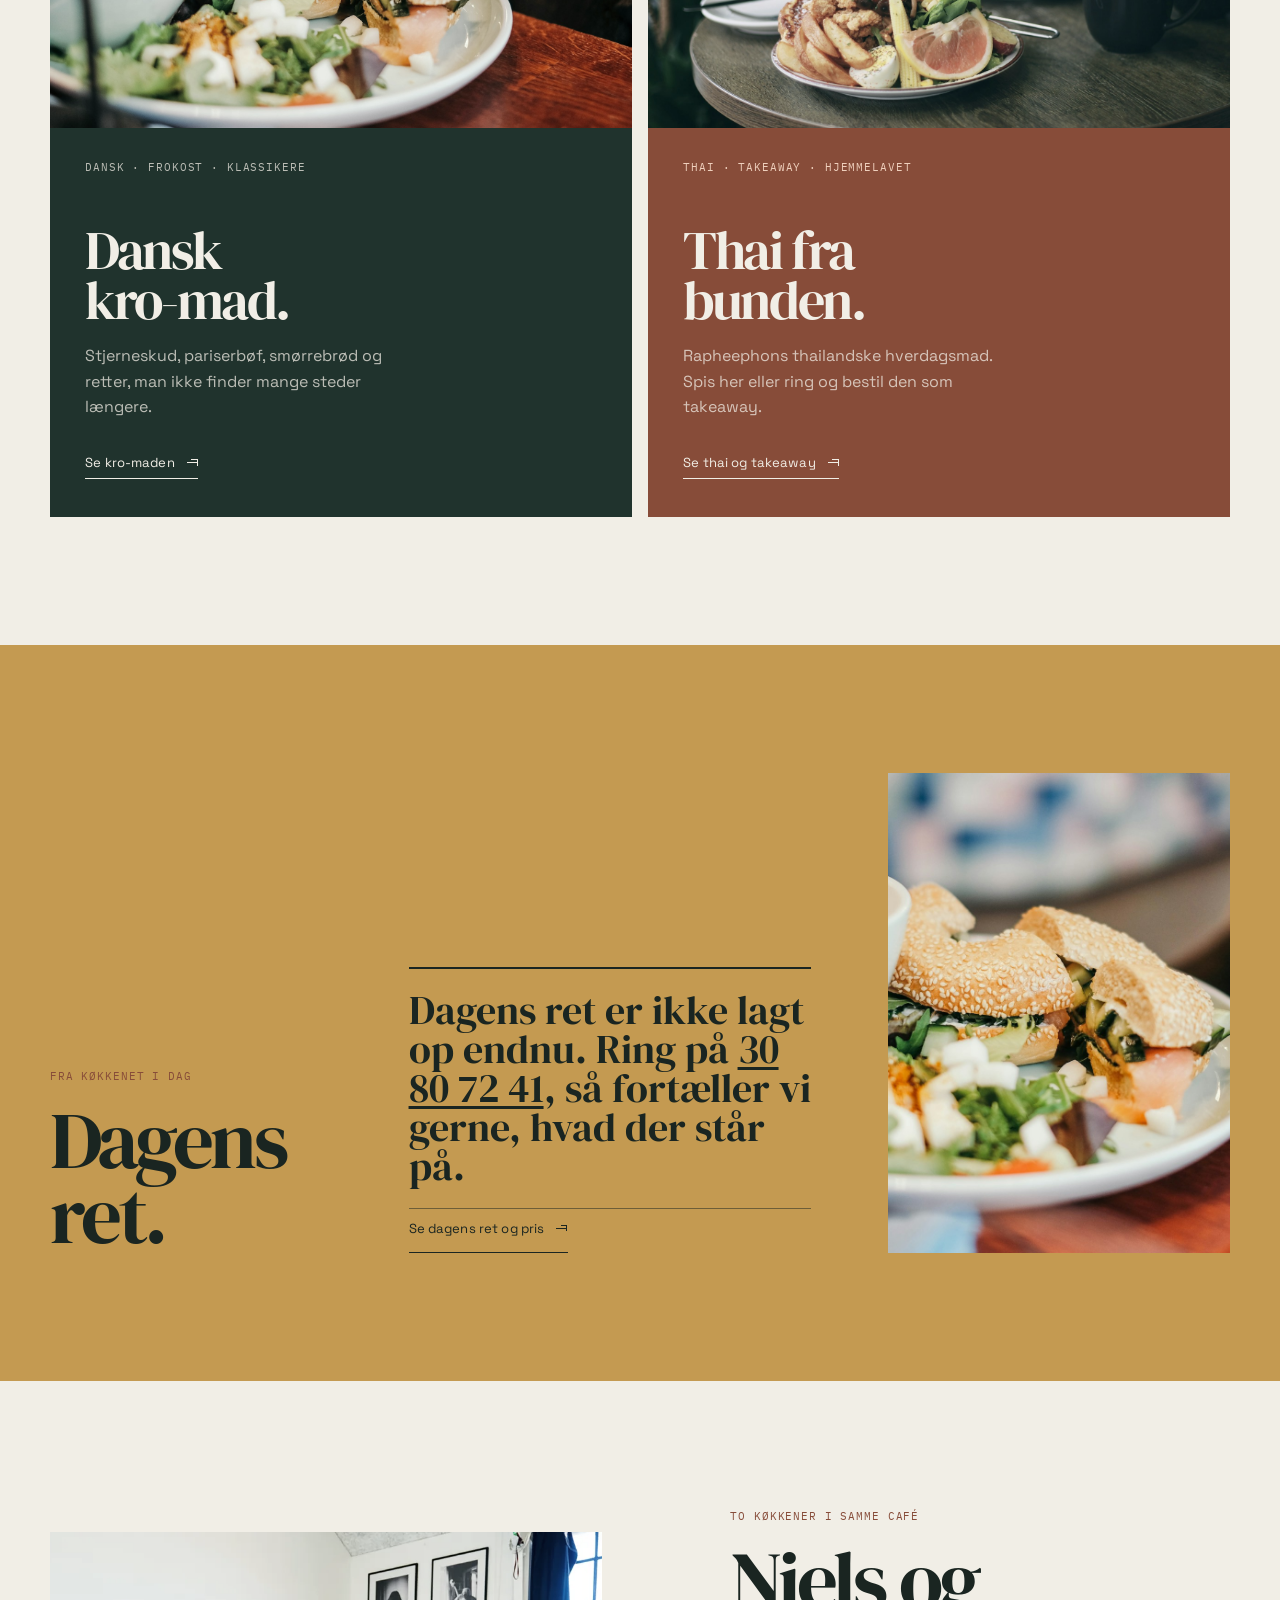
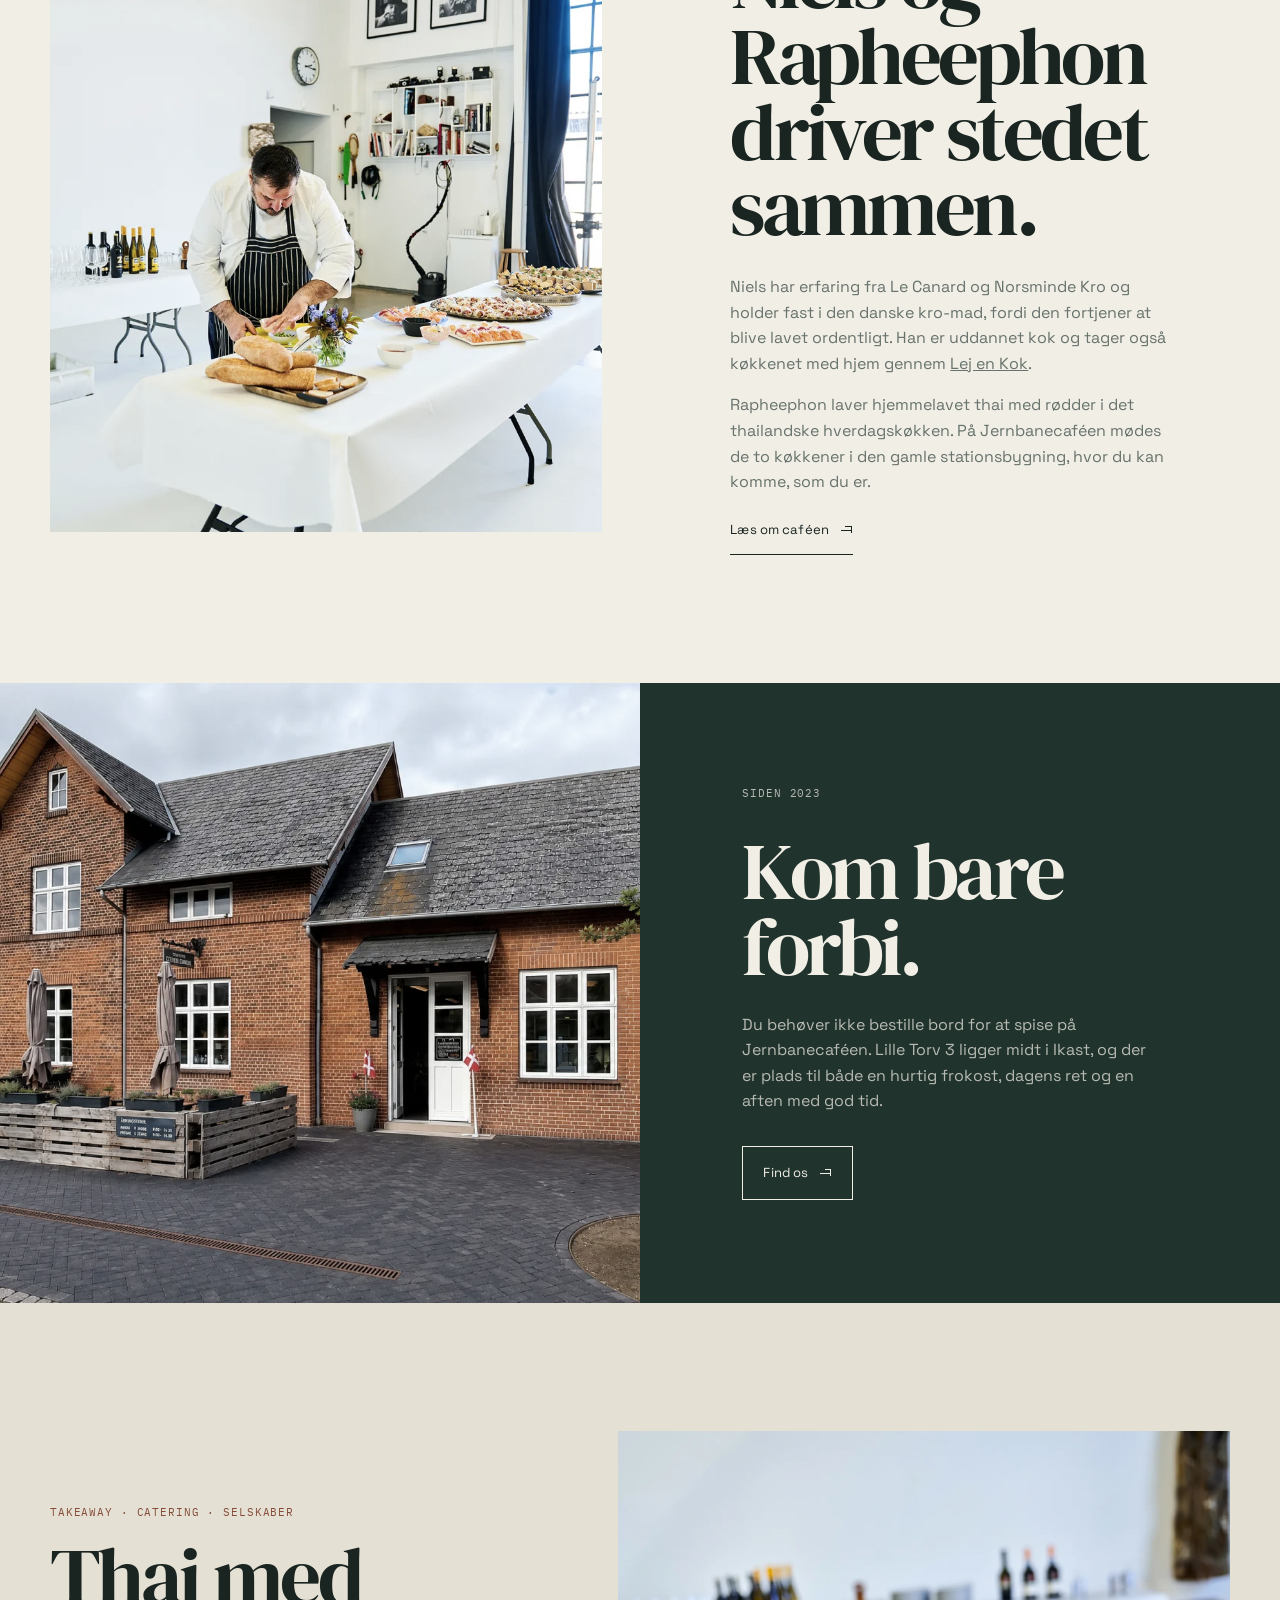
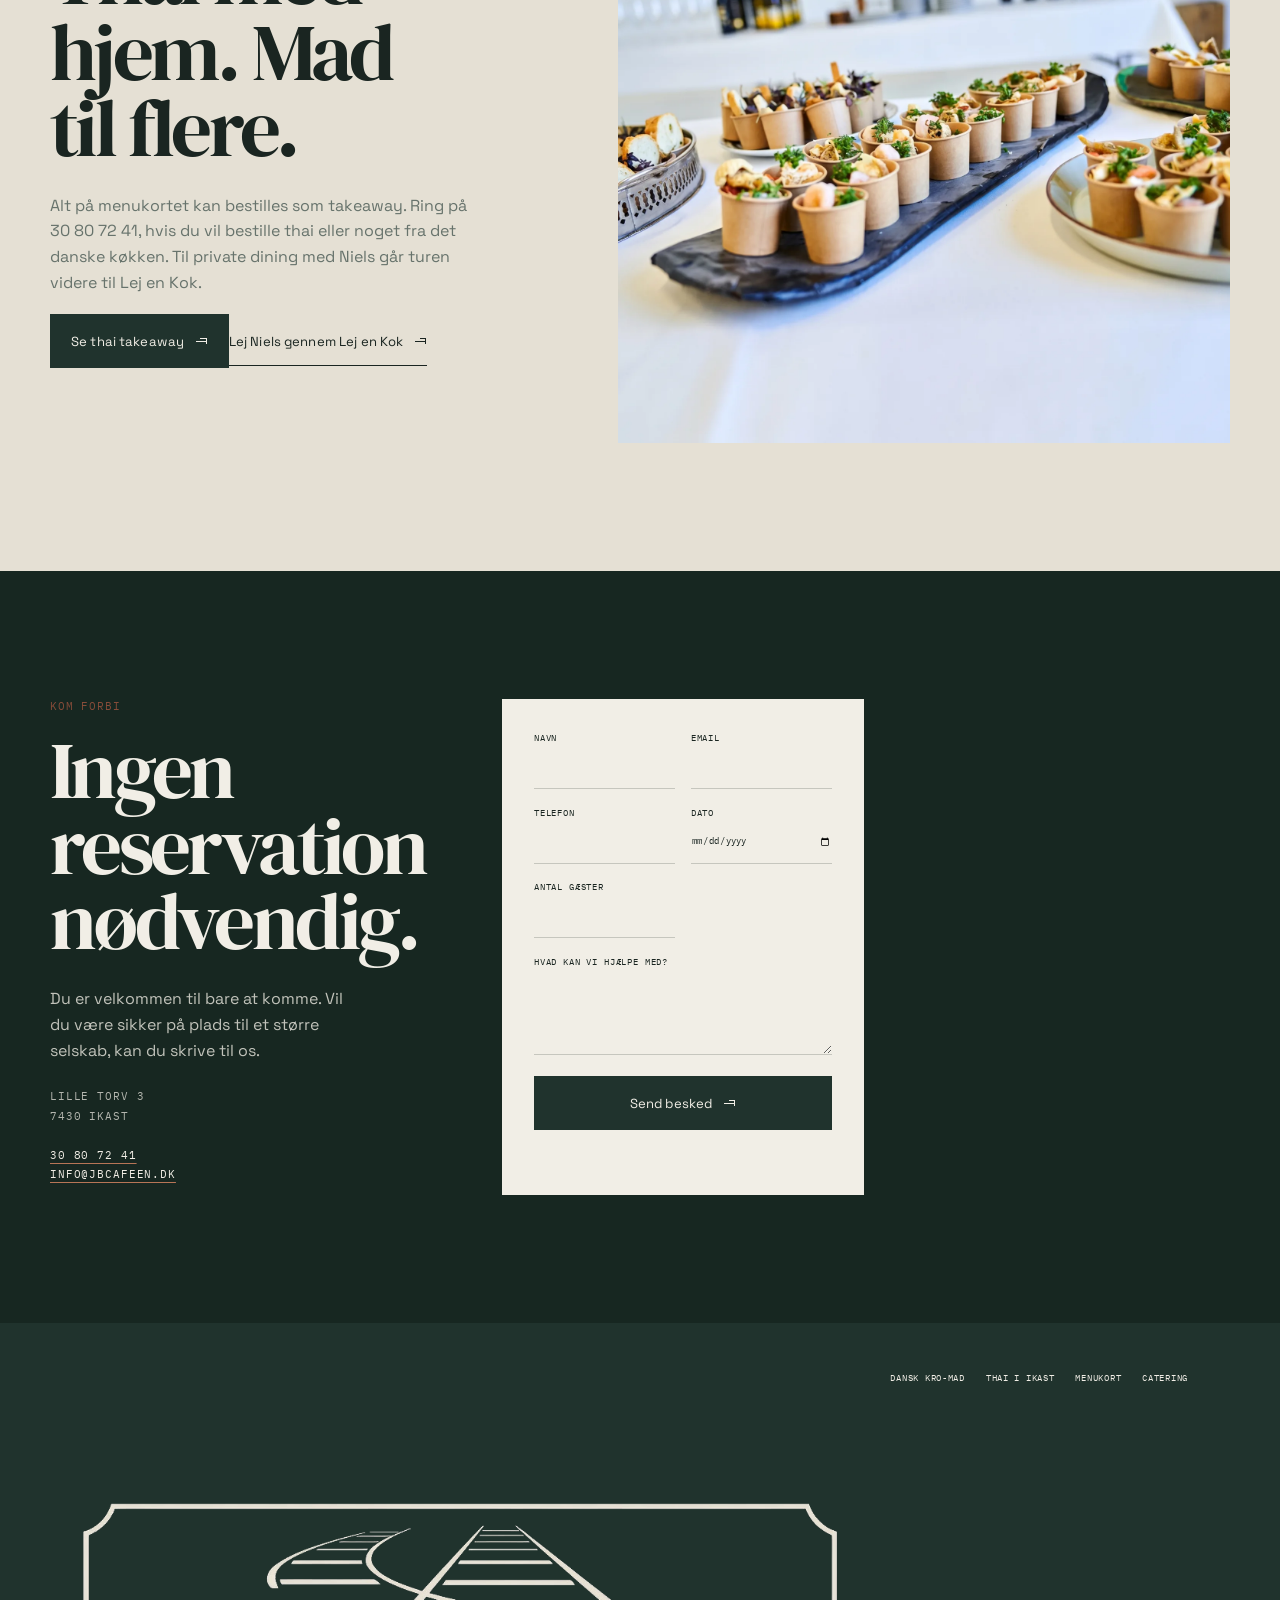
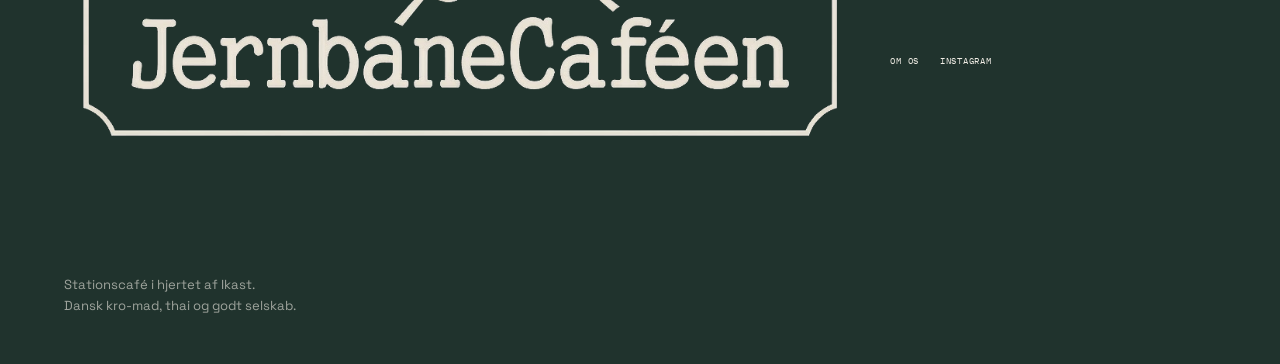
==== commit 3da06a57: "refine cafe visual system and mobile hero" ====
--- a/index.html
+++ b/index.html
@@ -6,14 +6,14 @@
   <meta name="description" content="Jernbanecaféen i Ikast serverer dansk kro-mad, hjemmelavet thai og takeaway på Lille Torv 3. Du behøver ikke bestille bord. Kom bare forbi.">
   <link rel="canonical" href="https://jbcafeen.dk/"><meta property="og:type" content="website"><meta property="og:locale" content="da_DK"><meta property="og:site_name" content="Jernbanecaféen"><meta property="og:title" content="Jernbanecaféen i Ikast | Dansk kro-mad, thai og takeaway"><meta property="og:description" content="Dansk kro-mad, hjemmelavet thai og takeaway i den gamle stationsbygning på Lille Torv 3 i Ikast. Kom bare forbi."><meta property="og:url" content="https://jbcafeen.dk/"><meta property="og:image" content="https://jbcafeen.dk/billeder/mad-restaurant.jpg"><meta property="og:image:alt" content="Mad fra Jernbanecaféen i Ikast"><link rel="icon" type="image/svg+xml" href="favicon.svg">
   <script type="application/ld+json">{"@context":"https://schema.org","@type":"Restaurant","@id":"https://jbcafeen.dk/#restaurant","name":"Jernbanecaféen","url":"https://jbcafeen.dk/","image":"https://jbcafeen.dk/billeder/mad-restaurant.jpg","telephone":"+45 30 80 72 41","email":"info@jbcafeen.dk","address":{"@type":"PostalAddress","streetAddress":"Lille Torv 3","postalCode":"7430","addressLocality":"Ikast","addressCountry":"DK"},"geo":{"@type":"GeoCoordinates","latitude":56.14471,"longitude":9.155242},"openingHoursSpecification":[{"@type":"OpeningHoursSpecification","dayOfWeek":"Wednesday","opens":"16:00","closes":"20:00"},{"@type":"OpeningHoursSpecification","dayOfWeek":["Thursday","Friday","Saturday"],"opens":"12:00","closes":"20:00"},{"@type":"OpeningHoursSpecification","dayOfWeek":"Sunday","opens":"12:00","closes":"19:00"}],"servesCuisine":["Danish","Thai"],"hasMenu":"https://jbcafeen.dk/menu.html","sameAs":["https://www.instagram.com/jernbanecafeen_7430_ikast/","https://www.findsmiley.dk/1355830"]}</script>
-  <link rel="preconnect" href="https://fonts.googleapis.com"><link rel="preconnect" href="https://fonts.gstatic.com" crossorigin><link href="https://fonts.googleapis.com/css2?family=DM+Serif+Display:ital@0;1&family=IBM+Plex+Mono:wght@400;500&family=Space+Grotesk:wght@400;500;600;700&display=swap" rel="stylesheet"><link rel="stylesheet" href="jernbane-site.css">
+  <link rel="preconnect" href="https://fonts.googleapis.com"><link rel="preconnect" href="https://fonts.gstatic.com" crossorigin><link href="https://fonts.googleapis.com/css2?family=Caveat:wght@500;600&family=DM+Serif+Display:ital@0;1&family=IBM+Plex+Mono:wght@400;500&family=Space+Grotesk:wght@400;500;600;700&display=swap" rel="stylesheet"><link rel="stylesheet" href="jernbane-site.css">
 </head>
-<body><a class="skip-link" href="#main">Spring til indhold</a><header class="jb-header"><a class="jb-logo" href="index.html" aria-label="Jernbanecaféen, forside"><img src="billeder/jernbane-logo-creme.png" alt="Jernbanecaféen"></a><button class="jb-menu" type="button" aria-controls="jb-mobile-nav" aria-expanded="false">Menu</button><nav class="jb-nav" id="jb-nav" aria-label="Hovednavigation"><a href="index.html" aria-current="page">Forside</a><a href="dansk-kromad-ikast.html">Kro-mad</a><a href="thai-mad-ikast.html">Thai</a><a href="menu.html">Menukort</a><a href="dagens-ret.html">Dagens ret</a><a href="catering.html">Catering</a><a href="om-os.html">Om os</a><a class="jb-button" href="#kontakt">Kom forbi <span aria-hidden="true">↗</span></a></nav></header><nav id="jb-mobile-nav" class="jb-mobile" aria-label="Mobilnavigation"><button class="jb-close" type="button">Luk</button><a href="index.html">Forside</a><a href="dansk-kromad-ikast.html">Dansk kro-mad</a><a href="thai-mad-ikast.html">Thai i Ikast</a><a href="menu.html">Menukort</a><a href="dagens-ret.html">Dagens ret</a><a href="catering.html">Catering</a><a href="#kontakt">Kom forbi</a></nav>
-<main id="main"><section class="jb-hero"><div class="jb-hero-copy reveal"><p class="jb-eyebrow">Jernbanecaféen · Lille Torv 3, Ikast</p><h1><span>Dansk kro-mad</span><br><em>på stationen.</em></h1><p class="jb-hero-lead">Klassiske danske retter, hjemmelavet thai og dagens ret i den gamle stationsbygning.</p><div class="jb-hero-actions"><a class="jb-button" href="menu.html">Se menukortet <span aria-hidden="true">↗</span></a><a class="jb-link" href="thai-mad-ikast.html">Thai takeaway</a></div><p class="jb-hero-note">Du behøver ikke bestille bord.<br><strong>Kom bare forbi.</strong><br><a class="jb-link" href="https://lejenkok.dk/">Vil du leje Niels? Gå til Lej en Kok <span aria-hidden="true">↗</span></a></p></div><div class="jb-hero-media reveal" data-delay="1"><img src="billeder/mad-restaurant.jpg" alt="Anrettet mad fra Jernbanecaféen" fetchpriority="high"><p class="jb-hero-fact jb-mono">Dansk kro-mad.<br>Thai.<br>Takeaway.</p><div class="jb-hero-caption jb-mono">Lille Torv 3, 7430 Ikast</div></div></section><div class="jb-rail"><span>Åbent: onsdag 16–20 · torsdag–lørdag 12–20 · søndag 12–19</span><span>Kom bare forbi</span><span>Alt kan bestilles som takeaway</span></div>
-<section class="jb-choice jb-pad" aria-labelledby="choice-title"><div class="jb-wrap"><div class="jb-choice-head reveal"><div><p class="jb-eyebrow">Vælg køkken</p><h2 id="choice-title">Dansk kro-mad.<br>Thai også.</h2></div><p>Du kan spise her uden reservation. Vil du hellere tage maden med, kan alt på menukortet bestilles som takeaway.</p></div><div class="jb-choice-grid"><a class="jb-choice-card reveal" href="dansk-kromad-ikast.html"><div class="jb-choice-image"><img src="billeder/mad-restaurant2.jpg" alt="Dansk kro-mad fra Jernbanecaféen" loading="lazy"></div><div class="jb-choice-copy"><p class="jb-eyebrow">Dansk · frokost · klassikere</p><h3>Dansk<br><em>kro-mad.</em></h3><p>Stjerneskud, pariserbøf, smørrebrød og retter, man ikke finder mange steder længere.</p><span class="jb-link">Se kro-maden <span aria-hidden="true">↗</span></span></div></a><a class="jb-choice-card reveal" data-delay="1" href="thai-mad-ikast.html"><div class="jb-choice-image"><img src="billeder/mad-restaurant.jpg" alt="Hjemmelavet thai fra Jernbanecaféen" loading="lazy"></div><div class="jb-choice-copy"><p class="jb-eyebrow">Thai · takeaway · hjemmelavet</p><h3>Thai fra<br><em>bunden.</em></h3><p>Rapheephons thailandske hverdagsmad. Spis her eller ring og bestil den som takeaway.</p><span class="jb-link">Se thai og takeaway <span aria-hidden="true">↗</span></span></div></a></div></div></section>
-<section class="jb-today jb-pad" aria-labelledby="today-title"><div class="jb-wrap jb-today-grid"><div class="reveal"><p class="jb-eyebrow">Fra køkkenet i dag</p><h2 id="today-title">Dagens<br><em>ret.</em></h2></div><div class="jb-today-copy reveal" data-delay="1"><div class="jb-daily" data-cms="dagens-ret" data-cms-type="banner" aria-live="polite"><p>Dagens ret er ikke lagt op endnu. Ring på <a href="tel:+4530807241">30 80 72 41</a>, så fortæller vi gerne, hvad der står på.</p></div><a class="jb-link" href="dagens-ret.html">Se dagens ret og pris <span aria-hidden="true">↗</span></a></div><div class="jb-today-image reveal" data-delay="2"><img src="billeder/mad-restaurant2.jpg" alt="Ret fra Jernbanecaféens køkken" loading="lazy"></div></div></section>
-<section class="jb-story jb-pad jb-wrap" aria-labelledby="story-title"><div class="jb-story-image reveal"><img src="billeder/niels-rasmussen.webp" alt="Niels Rasmussen tilbereder mad" loading="lazy"></div><div class="jb-story-copy reveal" data-delay="1"><p class="jb-eyebrow">Manden bag kro-maden</p><h2 id="story-title">Niels er vokset op på en kro.</h2><p>Det er en del af forklaringen på, hvorfor han holder fast i den danske kro-mad. Den slags retter er svære at finde i Danmark, og de skal laves med tid, håndelag og respekt for dem, der skal spise dem.</p><p>Rapheephon laver samtidig hjemmelavet thai. To køkkener, samme café og plads til at komme, som man er.</p><a class="jb-link" href="om-os.html">Læs om caféen <span aria-hidden="true">↗</span></a></div></section>
-<section class="jb-place" aria-labelledby="place-title"><div class="jb-place-image"><img src="billeder/hero-facade.webp" alt="Jernbanecaféens gamle stationsbygning i Ikast" loading="lazy"></div><div class="jb-place-copy reveal"><p class="jb-eyebrow">Siden 2023</p><h2 id="place-title">Kom bare forbi.</h2><p>Du behøver ikke bestille bord for at spise på Jernbanecaféen. Lille Torv 3 ligger midt i Ikast, og der er plads til både en hurtig frokost, dagens ret og en aften med god tid.</p><a class="jb-button jb-button-outline" href="#kontakt">Find os <span aria-hidden="true">↗</span></a></div></section>
-<section class="jb-service jb-pad"><div class="jb-wrap jb-service-grid"><div class="jb-service-copy reveal"><p class="jb-eyebrow">Takeaway · catering · selskaber</p><h2>Thai med hjem. Mad til flere.</h2><p>Alt på menukortet kan bestilles som takeaway. Ring på 30 80 72 41, hvis du vil bestille thai eller noget fra det danske køkken. Til private dining med Niels går turen videre til Lej en Kok.</p><a class="jb-button jb-button-dark" href="thai-mad-ikast.html">Se thai takeaway <span aria-hidden="true">↗</span></a><a class="jb-link" href="https://lejenkok.dk/">Lej Niels gennem Lej en Kok <span aria-hidden="true">↗</span></a></div><div class="jb-service-image reveal" data-delay="1"><img src="billeder/mad-catering.webp" alt="Cateringfade fra Jernbanecaféen" loading="lazy"></div></div></section>
-<section class="jb-contact jb-pad" id="kontakt" aria-labelledby="contact-title"><div class="jb-wrap jb-contact-grid"><div class="jb-contact-copy reveal"><p class="jb-eyebrow">Kom forbi</p><h2 id="contact-title">Ingen reservation nødvendig.</h2><p class="jb-contact-intro">Du er velkommen til bare at komme. Vil du være sikker på plads til et større selskab, kan du skrive til os.</p><address class="jb-address">Lille Torv 3<br>7430 Ikast<br><br><a href="tel:+4530807241">30 80 72 41</a><br><a href="mailto:info@jbcafeen.dk">info@jbcafeen.dk</a></address></div><form class="jb-form reveal" data-delay="1" id="jb-contact-form" data-slug="jernbane-cafeen"><div class="jb-form-grid"><div class="jb-field"><label for="navn">Navn<input id="navn" name="navn" type="text" required minlength="2" maxlength="100" autocomplete="name"></label></div><div class="jb-field"><label for="email">Email<input id="email" name="email" type="email" required maxlength="150" autocomplete="email"></label></div></div><div class="jb-form-grid"><div class="jb-field"><label for="telefon">Telefon<input id="telefon" name="telefon" type="tel" maxlength="20" autocomplete="tel"></label></div><div class="jb-field"><label for="dato">Dato<input id="dato" name="dato" type="date"></label></div></div><div class="jb-form-grid"><div class="jb-field"><label for="antal">Antal gæster<input id="antal" name="antal" type="number" min="1" max="200" inputmode="numeric"></label></div><div class="jb-field jb-honeypot"><label for="website">Website<input id="website" name="website" type="text" tabindex="-1" autocomplete="off"></label></div></div><div class="jb-field"><label for="besked">Hvad kan vi hjælpe med?<textarea id="besked" name="besked" required minlength="10" maxlength="2000"></textarea></label></div><button class="jb-button jb-button-dark" type="submit">Send besked <span aria-hidden="true">↗</span></button><p class="jb-feedback" role="status" aria-live="polite"></p></form><div class="jb-map reveal" data-delay="2"><iframe title="Jernbanecaféen på Google Maps" loading="lazy" src="https://www.google.com/maps/embed?pb=!1m18!1m12!1m3!1d2224.0!2d9.15542!3d56.13916!2m3!1f0!2f0!3f0!3m2!1i1024!2i768!4f13.1!3m3!1m2!1s0x464c0c2f5ab6abe7%3A0xb3f24d3d0e12c35a!2sLille+Torv+3%2C+7430+Ikast!5e0!3m2!1sda!2sdk!4v0"></iframe></div></div></section></main>
+<body><a class="skip-link" href="#main">Spring til indhold</a><header class="jb-header"><a class="jb-logo" href="index.html" aria-label="Jernbanecaféen, forside"><img src="billeder/jernbane-logo-creme.png" alt="Jernbanecaféen"></a><button class="jb-menu" type="button" aria-controls="jb-mobile-nav" aria-expanded="false">Menu</button><nav class="jb-nav" id="jb-nav" aria-label="Hovednavigation"><a href="index.html" aria-current="page">Forside</a><a href="dansk-kromad-ikast.html">Kro-mad</a><a href="thai-mad-ikast.html">Thai</a><a href="menu.html">Menukort</a><a href="dagens-ret.html">Dagens ret</a><a href="catering.html">Catering</a><a href="om-os.html">Om os</a><a class="jb-button" href="#kontakt">Kom forbi <span class="arrow" aria-hidden="true"></span></a></nav></header><nav id="jb-mobile-nav" class="jb-mobile" aria-label="Mobilnavigation"><button class="jb-close" type="button">Luk</button><a href="index.html">Forside</a><a href="dansk-kromad-ikast.html">Dansk kro-mad</a><a href="thai-mad-ikast.html">Thai i Ikast</a><a href="menu.html">Menukort</a><a href="dagens-ret.html">Dagens ret</a><a href="catering.html">Catering</a><a href="#kontakt">Kom forbi</a></nav>
+<main id="main"><section class="jb-hero"><div class="jb-hero-copy reveal"><p class="jb-eyebrow">Jernbanecaféen · Lille Torv 3, Ikast</p><h1><span>Dansk kro-mad</span><br><em>på stationen.</em></h1><p class="jb-hero-lead">Klassiske danske retter, hjemmelavet thai og dagens ret i den gamle stationsbygning.</p><div class="jb-hero-actions"><a class="jb-button" href="menu.html">Se menukortet <span class="arrow" aria-hidden="true"></span></a><a class="jb-link" href="thai-mad-ikast.html">Thai takeaway</a></div><p class="jb-hero-note">Du behøver ikke bestille bord.<br><strong>Kom bare forbi.</strong><br><a class="jb-link" href="https://lejenkok.dk/">Vil du leje Niels? Gå til Lej en Kok <span class="arrow" aria-hidden="true"></span></a></p></div><div class="jb-hero-media reveal" data-delay="1"><img src="billeder/mad-restaurant.jpg" alt="Anrettet mad fra Jernbanecaféen" fetchpriority="high"><p class="jb-hero-fact jb-mono">Dansk kro-mad.<br>Thai.<br>Takeaway.</p><div class="jb-hero-caption jb-mono">Lille Torv 3, 7430 Ikast</div></div></section><div class="jb-rail"><span>Åbent: onsdag 16–20 · torsdag–lørdag 12–20 · søndag 12–19</span><span>Kom bare forbi</span><span>Alt kan bestilles som takeaway</span></div>
+<section class="jb-choice jb-pad" aria-labelledby="choice-title"><div class="jb-wrap"><div class="jb-choice-head reveal"><div><p class="jb-eyebrow">Vælg køkken</p><h2 id="choice-title">Dansk kro-mad.<br>Thai også.</h2></div><p>Du kan spise her uden reservation. Vil du hellere tage maden med, kan alt på menukortet bestilles som takeaway.</p></div><div class="jb-choice-grid"><a class="jb-choice-card reveal" href="dansk-kromad-ikast.html"><div class="jb-choice-image"><img src="billeder/mad-restaurant2.jpg" alt="Dansk kro-mad fra Jernbanecaféen" loading="lazy"></div><div class="jb-choice-copy"><p class="jb-eyebrow">Dansk · frokost · klassikere</p><h3>Dansk<br><em>kro-mad.</em></h3><p>Stjerneskud, pariserbøf, smørrebrød og retter, man ikke finder mange steder længere.</p><span class="jb-link">Se kro-maden <span class="arrow" aria-hidden="true"></span></span></div></a><a class="jb-choice-card reveal" data-delay="1" href="thai-mad-ikast.html"><div class="jb-choice-image"><img src="billeder/mad-restaurant.jpg" alt="Hjemmelavet thai fra Jernbanecaféen" loading="lazy"></div><div class="jb-choice-copy"><p class="jb-eyebrow">Thai · takeaway · hjemmelavet</p><h3>Thai fra<br><em>bunden.</em></h3><p>Rapheephons thailandske hverdagsmad. Spis her eller ring og bestil den som takeaway.</p><span class="jb-link">Se thai og takeaway <span class="arrow" aria-hidden="true"></span></span></div></a></div></div></section>
+<section class="jb-today jb-pad" aria-labelledby="today-title"><div class="jb-wrap jb-today-grid"><div class="reveal"><p class="jb-eyebrow">Fra køkkenet i dag</p><h2 id="today-title">Dagens<br><em>ret.</em></h2></div><div class="jb-today-copy reveal" data-delay="1"><div class="jb-daily" data-cms="dagens-ret" data-cms-type="banner" aria-live="polite"><p>Dagens ret er ikke lagt op endnu. Ring på <a href="tel:+4530807241">30 80 72 41</a>, så fortæller vi gerne, hvad der står på.</p></div><a class="jb-link" href="dagens-ret.html">Se dagens ret og pris <span class="arrow" aria-hidden="true"></span></a></div><div class="jb-today-image reveal" data-delay="2"><img src="billeder/mad-restaurant2.jpg" alt="Ret fra Jernbanecaféens køkken" loading="lazy"></div></div></section>
+<section class="jb-story jb-pad jb-wrap" aria-labelledby="story-title"><div class="jb-story-image reveal"><img src="billeder/niels-rasmussen.webp" alt="Niels Rasmussen tilbereder mad" loading="lazy"></div><div class="jb-story-copy reveal" data-delay="1"><p class="jb-eyebrow">To køkkener i samme café</p><h2 id="story-title">Niels og Rapheephon driver stedet sammen.</h2><p>Niels har erfaring fra Le Canard og Norsminde Kro og holder fast i den danske kro-mad, fordi den fortjener at blive lavet ordentligt. Han er uddannet kok og tager også køkkenet med hjem gennem <a href="https://lejenkok.dk/">Lej en Kok</a>.</p><p>Rapheephon laver hjemmelavet thai med rødder i det thailandske hverdagskøkken. På Jernbanecaféen mødes de to køkkener i den gamle stationsbygning, hvor du kan komme, som du er.</p><a class="jb-link" href="om-os.html">Læs om caféen <span class="arrow" aria-hidden="true"></span></a></div></section>
+<section class="jb-place" aria-labelledby="place-title"><div class="jb-place-image"><img src="billeder/hero-facade.webp" alt="Jernbanecaféens gamle stationsbygning i Ikast" loading="lazy"></div><div class="jb-place-copy reveal"><p class="jb-eyebrow">Siden 2023</p><h2 id="place-title">Kom bare forbi.</h2><p>Du behøver ikke bestille bord for at spise på Jernbanecaféen. Lille Torv 3 ligger midt i Ikast, og der er plads til både en hurtig frokost, dagens ret og en aften med god tid.</p><a class="jb-button jb-button-outline" href="#kontakt">Find os <span class="arrow" aria-hidden="true"></span></a></div></section>
+<section class="jb-service jb-pad"><div class="jb-wrap jb-service-grid"><div class="jb-service-copy reveal"><p class="jb-eyebrow">Takeaway · catering · selskaber</p><h2>Thai med hjem. Mad til flere.</h2><p>Alt på menukortet kan bestilles som takeaway. Ring på 30 80 72 41, hvis du vil bestille thai eller noget fra det danske køkken. Til private dining med Niels går turen videre til Lej en Kok.</p><a class="jb-button jb-button-dark" href="thai-mad-ikast.html">Se thai takeaway <span class="arrow" aria-hidden="true"></span></a><a class="jb-link" href="https://lejenkok.dk/">Lej Niels gennem Lej en Kok <span class="arrow" aria-hidden="true"></span></a></div><div class="jb-service-image reveal" data-delay="1"><img src="billeder/mad-catering.webp" alt="Cateringfade fra Jernbanecaféen" loading="lazy"></div></div></section>
+<section class="jb-contact jb-pad" id="kontakt" aria-labelledby="contact-title"><div class="jb-wrap jb-contact-grid"><div class="jb-contact-copy reveal"><p class="jb-eyebrow">Kom forbi</p><h2 id="contact-title">Ingen reservation nødvendig.</h2><p class="jb-contact-intro">Du er velkommen til bare at komme. Vil du være sikker på plads til et større selskab, kan du skrive til os.</p><address class="jb-address">Lille Torv 3<br>7430 Ikast<br><br><a href="tel:+4530807241">30 80 72 41</a><br><a href="mailto:info@jbcafeen.dk">info@jbcafeen.dk</a></address></div><form class="jb-form reveal" data-delay="1" id="jb-contact-form" data-slug="jernbane-cafeen"><div class="jb-form-grid"><div class="jb-field"><label for="navn">Navn<input id="navn" name="navn" type="text" required minlength="2" maxlength="100" autocomplete="name"></label></div><div class="jb-field"><label for="email">Email<input id="email" name="email" type="email" required maxlength="150" autocomplete="email"></label></div></div><div class="jb-form-grid"><div class="jb-field"><label for="telefon">Telefon<input id="telefon" name="telefon" type="tel" maxlength="20" autocomplete="tel"></label></div><div class="jb-field"><label for="dato">Dato<input id="dato" name="dato" type="date"></label></div></div><div class="jb-form-grid"><div class="jb-field"><label for="antal">Antal gæster<input id="antal" name="antal" type="number" min="1" max="200" inputmode="numeric"></label></div><div class="jb-field jb-honeypot"><label for="website">Website<input id="website" name="website" type="text" tabindex="-1" autocomplete="off"></label></div></div><div class="jb-field"><label for="besked">Hvad kan vi hjælpe med?<textarea id="besked" name="besked" required minlength="10" maxlength="2000"></textarea></label></div><button class="jb-button jb-button-dark" type="submit">Send besked <span class="arrow" aria-hidden="true"></span></button><p class="jb-feedback" role="status" aria-live="polite"></p></form><div class="jb-map reveal" data-delay="2"><iframe title="Jernbanecaféen på Google Maps" loading="lazy" src="https://www.google.com/maps/embed?pb=!1m18!1m12!1m3!1d2224.0!2d9.15542!3d56.13916!2m3!1f0!2f0!3f0!3m2!1i1024!2i768!4f13.1!3m3!1m2!1s0x464c0c2f5ab6abe7%3A0xb3f24d3d0e12c35a!2sLille+Torv+3%2C+7430+Ikast!5e0!3m2!1sda!2sdk!4v0"></iframe></div></div></section></main>
 <footer class="jb-footer"><div><a class="jb-footer-logo" href="index.html" aria-label="Jernbanecaféen, forside"><img src="billeder/jernbane-logo-creme.png" alt="Jernbanecaféen"></a><p>Stationscafé i hjertet af Ikast.<br>Dansk kro-mad, thai og godt selskab.</p></div><nav aria-label="Footer navigation"><a href="dansk-kromad-ikast.html">Dansk kro-mad</a><a href="thai-mad-ikast.html">Thai i Ikast</a><a href="menu.html">Menukort</a><a href="catering.html">Catering</a><a href="om-os.html">Om os</a><a href="https://www.instagram.com/jernbanecafeen_7430_ikast/" target="_blank" rel="noopener">Instagram</a></nav></footer><script src="jernbane-site.js" defer></script></body></html>
--- a/jernbane-site.css
+++ b/jernbane-site.css
@@ -12,6 +12,7 @@
   --display: "DM Serif Display", Georgia, serif;
   --body: "Space Grotesk", Arial, sans-serif;
   --mono: "IBM Plex Mono", monospace;
+  --script: "Caveat", cursive;
   --ease: cubic-bezier(.16,1,.3,1);
 }
 *,*::before,*::after { box-sizing: border-box; }
@@ -23,10 +24,10 @@
 :focus-visible { outline: 3px solid var(--brass); outline-offset: 4px; }
 .skip-link { position: fixed; top: -5rem; left: 1rem; z-index: 50; padding: .7rem 1rem; color: var(--linen); background: var(--forest-deep); }
 .skip-link:focus { top: 1rem; }
-.jb-header { position: sticky; top: 0; z-index: 20; display: flex; align-items: center; justify-content: space-between; min-height: 82px; padding: .8rem clamp(1.25rem, 5vw, 5rem); color: var(--linen); background: var(--forest); border-bottom: 1px solid rgba(241,238,230,.18); }
+.jb-header { position: sticky; top: 0; z-index: 20; display: flex; align-items: center; justify-content: space-between; min-height: 82px; padding: .8rem clamp(1.25rem, 5vw, 5rem); color: var(--linen); background: var(--forest); border-top: 4px solid var(--copper); border-bottom: 1px solid rgba(241,238,230,.18); }
 .jb-logo { width: 175px; }
 .jb-logo img { width: 100%; height: auto; }
-.jb-nav { display: flex; align-items: center; gap: clamp(1rem, 2.7vw, 2.4rem); font-family: var(--mono); font-size: .61rem; letter-spacing: .09em; text-transform: uppercase; }
+.jb-nav { display: flex; align-items: center; gap: clamp(1rem, 2.7vw, 2.4rem); font-family: var(--display); font-size: .95rem; letter-spacing: 0; }
 .jb-nav a { text-decoration: none; }
 .jb-nav a[aria-current="page"],.jb-nav a:not(.jb-button):hover { color: #d7a988; }
 .jb-menu { display: none; color: var(--linen); border: 1px solid rgba(241,238,230,.4); background: transparent; padding: .55rem .7rem; cursor: pointer; font-family: var(--mono); font-size: .62rem; text-transform: uppercase; }
@@ -51,18 +52,21 @@
 .jb-hero h1 span,.jb-hero h1 em { white-space: nowrap; }
 h2 { max-width: 12ch; font-size: clamp(3rem, 6.3vw, 7rem); }
 h3 { font-size: clamp(2.3rem, 4.2vw, 4.2rem); }
-em { color: var(--copper); font-style: italic; }
+em { color: inherit; font-style: normal; }
+.arrow { position: relative; display: inline-block; width: .78rem; height: .78rem; flex: 0 0 .78rem; }
+.arrow::before { content: ""; position: absolute; left: .06rem; top: .37rem; width: .62rem; height: 1px; background: currentColor; }
+.arrow::after { content: ""; position: absolute; right: .04rem; top: .16rem; width: .42rem; height: .42rem; border-top: 1px solid currentColor; border-right: 1px solid currentColor; }
+.hand-note { color: var(--copper); font-family: var(--script); font-size: 1.8rem; line-height: .9; }
 .jb-hero { display: grid; grid-template-columns: minmax(0, .85fr) minmax(400px, 1.15fr); min-height: min(790px,calc(100svh - 82px)); color: var(--linen); background: var(--forest-deep); }
 .jb-hero-copy { display: flex; flex-direction: column; justify-content: center; padding: clamp(4rem, 8vw, 8rem) clamp(1.5rem, 8vw, 8rem); }
 .jb-hero-copy .jb-eyebrow { color: #d7a988; }
 .jb-hero-lead { max-width: 36ch; margin: 1.8rem 0 2.2rem; color: rgba(241,238,230,.76); font-size: 1.04rem; }
 .jb-hero-actions { display: flex; align-items: center; flex-wrap: wrap; gap: 1rem; }
-.jb-hero-media { position: relative; min-height: 620px; overflow: hidden; background: var(--linen-2); }
-.jb-hero-media > img { width: 100%; height: 100%; object-fit: cover; object-position: center; filter: saturate(.68) contrast(1.05); }
-.jb-hero-media::after { content: ""; position: absolute; inset: 0; background: linear-gradient(0deg,rgba(23,39,33,.58),transparent 50%); }
-.jb-hero-caption { position: absolute; right: 1.5rem; bottom: 1.5rem; z-index: 1; color: var(--linen); }
-.jb-hero-caption strong { display: block; margin-top: .4rem; font-family: var(--display); font-size: 3rem; line-height: .8; }
-.jb-hero-fact { position: absolute; right: 1.5rem; top: 1.5rem; z-index: 1; max-width: 18ch; color: rgba(241,238,230,.82); text-align: right; }
+.jb-hero-media { display: flex; flex-direction: column; min-height: 620px; overflow: hidden; background: var(--linen-2); }
+.jb-hero-media > img { flex: 1 1 auto; min-height: 0; width: 100%; object-fit: cover; object-position: center; filter: saturate(.78) contrast(1.05); }
+.jb-hero-media::after { display: none; }
+.jb-hero-caption { position: static; padding: .9rem 1.5rem; color: var(--forest); background: var(--linen-2); }
+.jb-hero-fact { position: static; max-width: none; padding: 1rem 1.5rem; color: var(--forest); background: var(--brass); text-align: left; }
 .jb-rail { display: flex; justify-content: space-between; gap: 1rem; padding: .85rem clamp(1.25rem,5vw,5rem); color: var(--forest); background: var(--brass); font-family: var(--mono); font-size: .58rem; letter-spacing: .1em; text-transform: uppercase; }
 .jb-choice { background: var(--linen); }
 .jb-choice-head { display: flex; justify-content: space-between; align-items: end; gap: 2rem; margin-bottom: 4rem; }
@@ -170,9 +174,10 @@
   .jb-mobile a { font-size: clamp(2.1rem, 9vw, 3.4rem); }
   .jb-hero-copy { min-height: auto; padding: 4.7rem 1.25rem 3.7rem; }
   .jb-hero h1 span, .jb-hero h1 em { white-space: normal; }
-  .jb-hero-media { min-height: 340px; }
-  .jb-hero-media > img { min-height: 340px; }
-  .jb-hero-fact { display: none; }
+  .jb-hero-media { min-height: auto; }
+  .jb-hero-media > img { flex: 0 0 auto; min-height: 300px; height: 300px; }
+  .jb-hero-fact { display: block; padding: .9rem 1rem; }
+  .jb-hero-caption { padding-inline: 1rem; }
   .jb-rail { display: grid; grid-template-columns: 1fr; gap: .55rem; padding: 1rem; }
   .jb-rail span { text-align: left; }
   .jb-choice-head { margin-bottom: 2.5rem; }
@@ -186,7 +191,9 @@
   h1 { font-size: clamp(3.35rem, 15vw, 5.2rem); }
   h2 { font-size: clamp(2.55rem, 12vw, 4.3rem); }
   .jb-hero-copy { padding-inline: 1rem; }
-  .jb-hero-media, .jb-hero-media > img { min-height: 310px; height: 310px; }
+  .jb-hero-media, .jb-hero-media > img { min-height: 0; height: auto; }
+  .jb-hero-media > img { aspect-ratio: 4 / 3; }
+  .jb-hero-fact { display: block; }
   .jb-hero-actions { display: grid; gap: .7rem; }
   .jb-hero-actions .jb-button, .jb-hero-actions .jb-link { width: 100%; }
   .jb-hero-actions .jb-link { justify-content: center; }
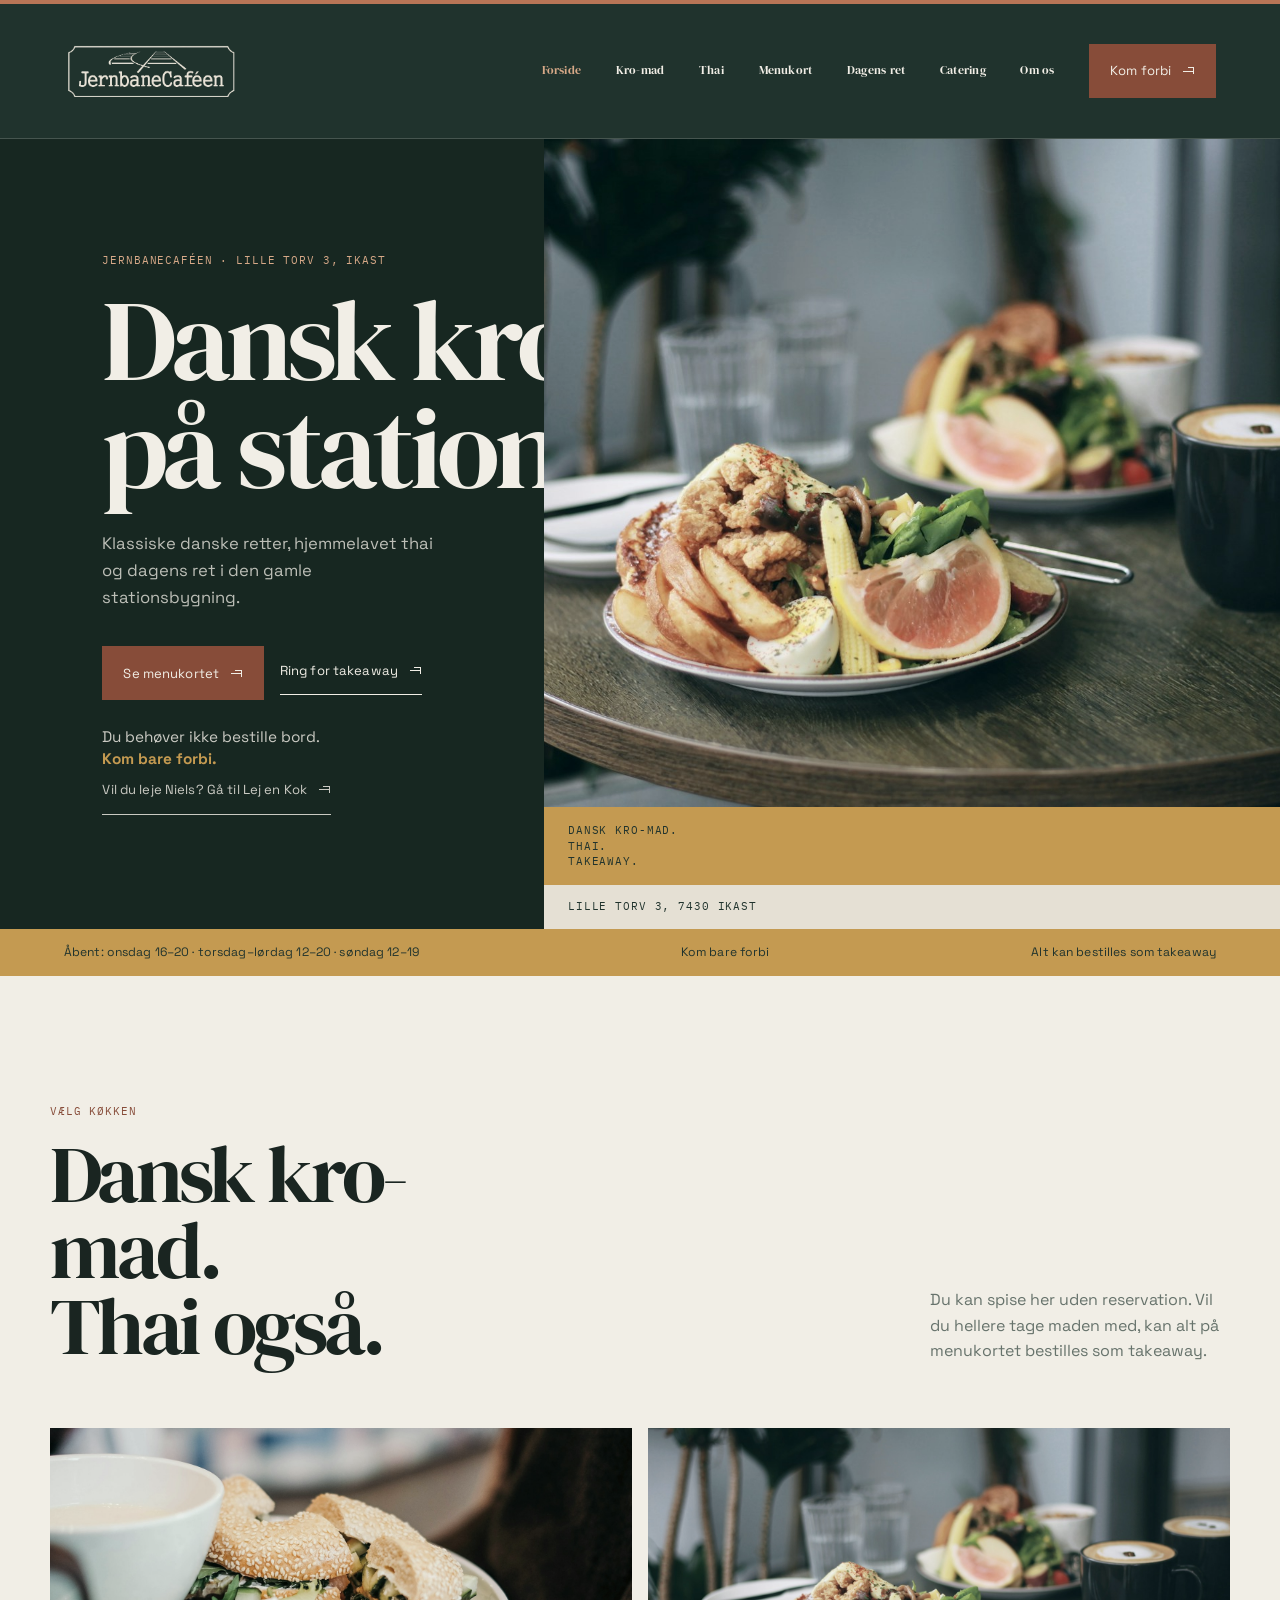
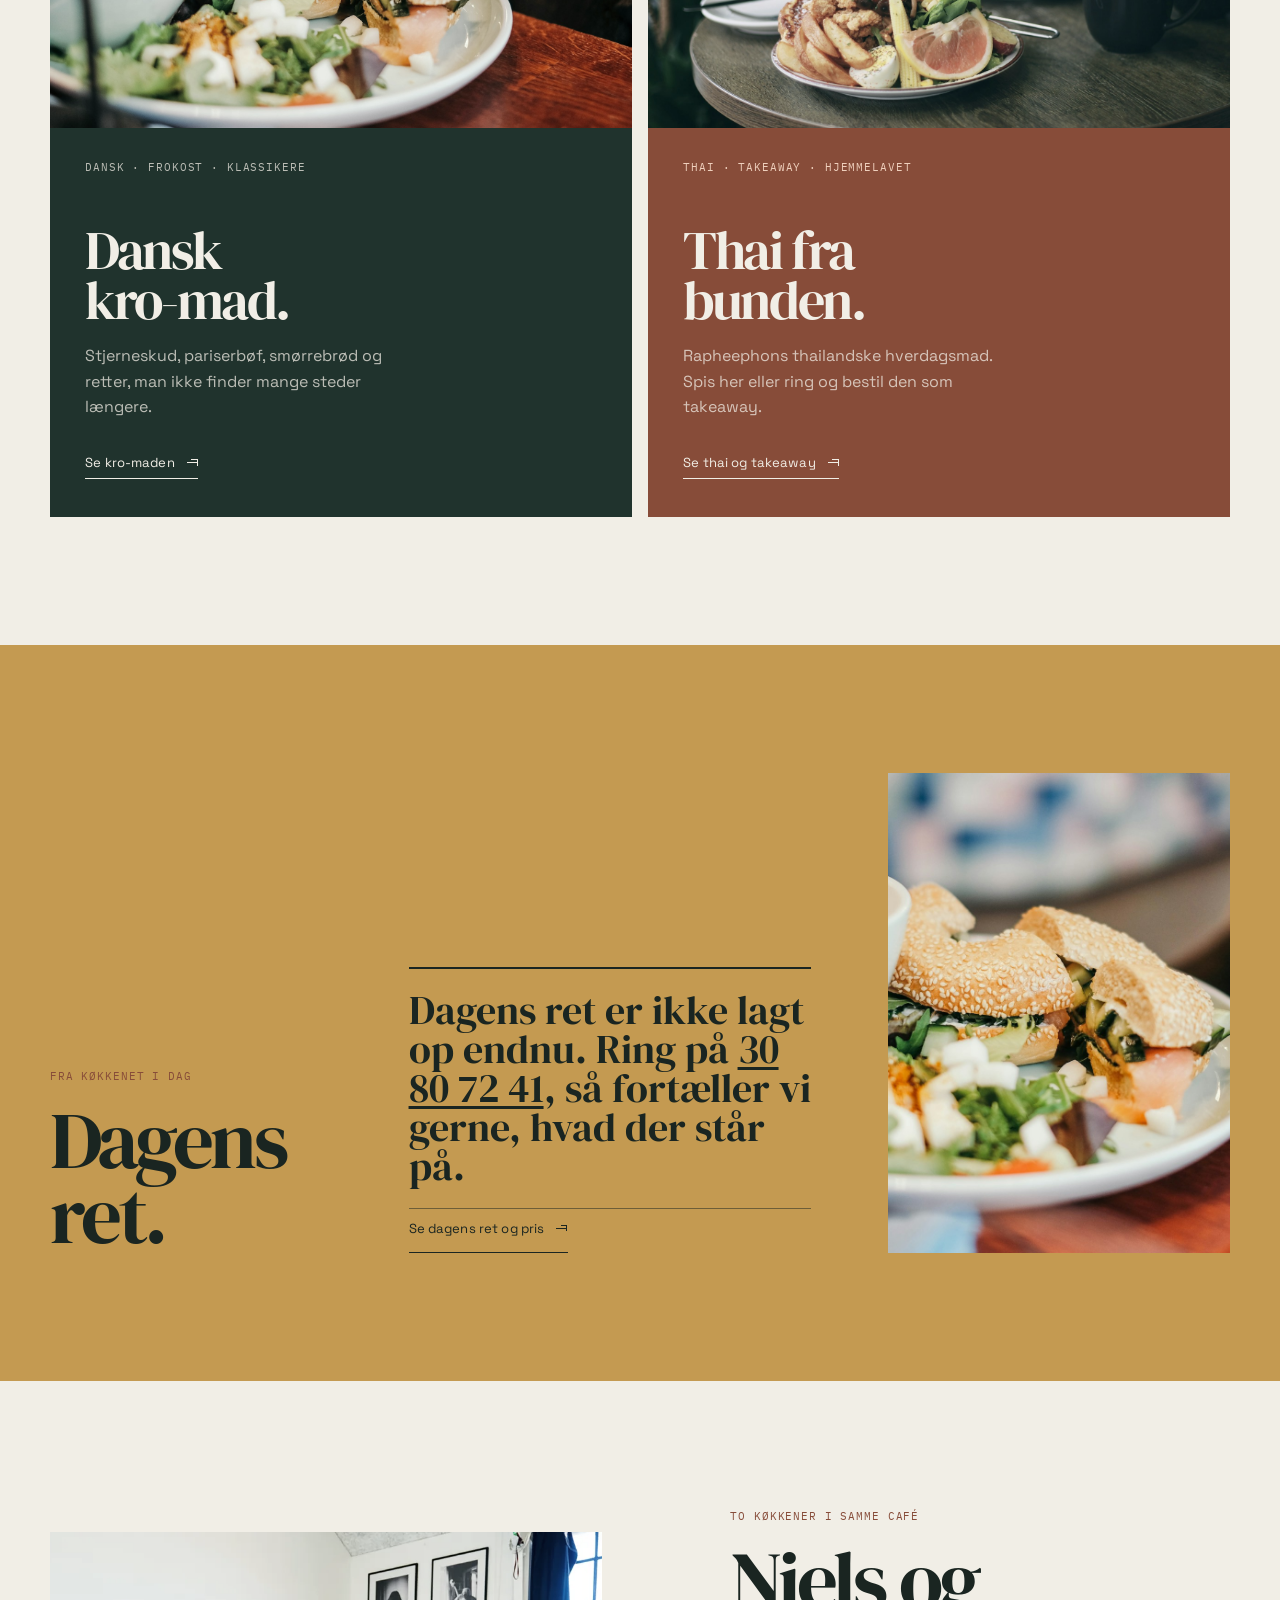
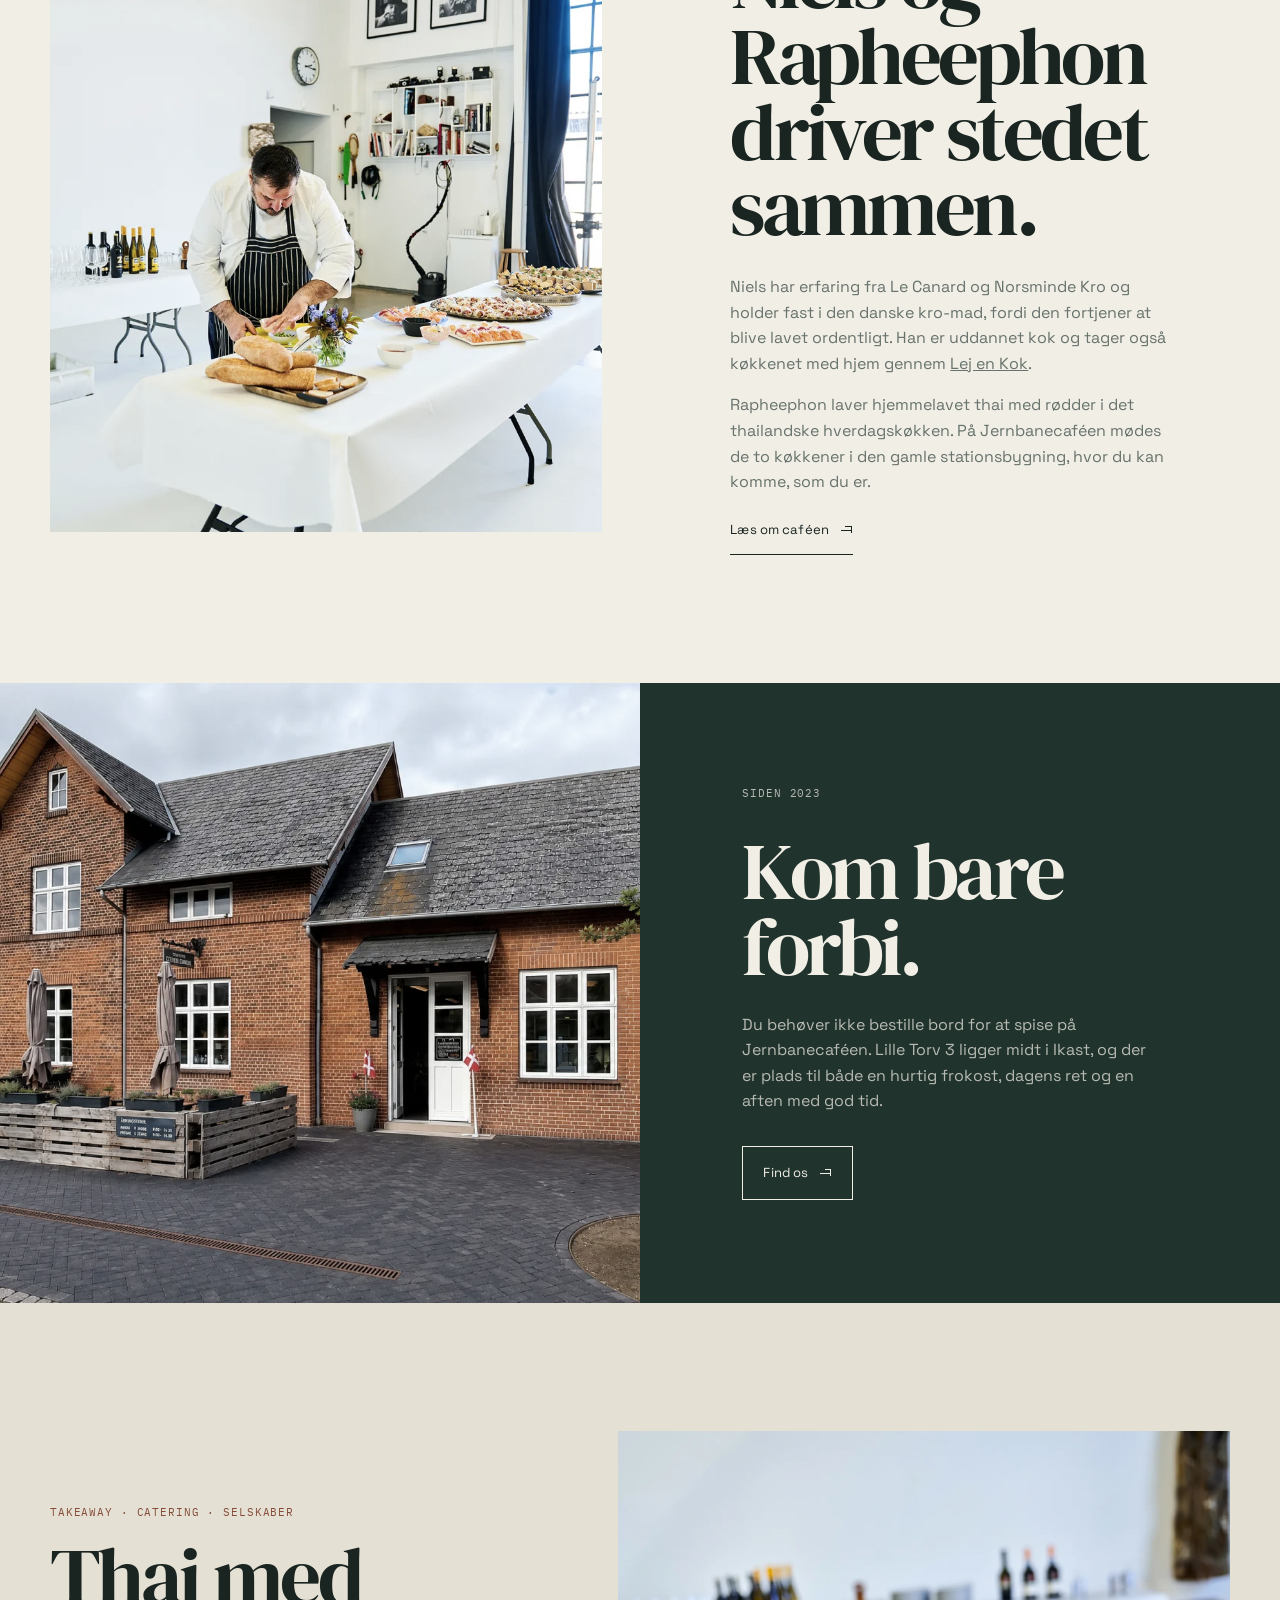
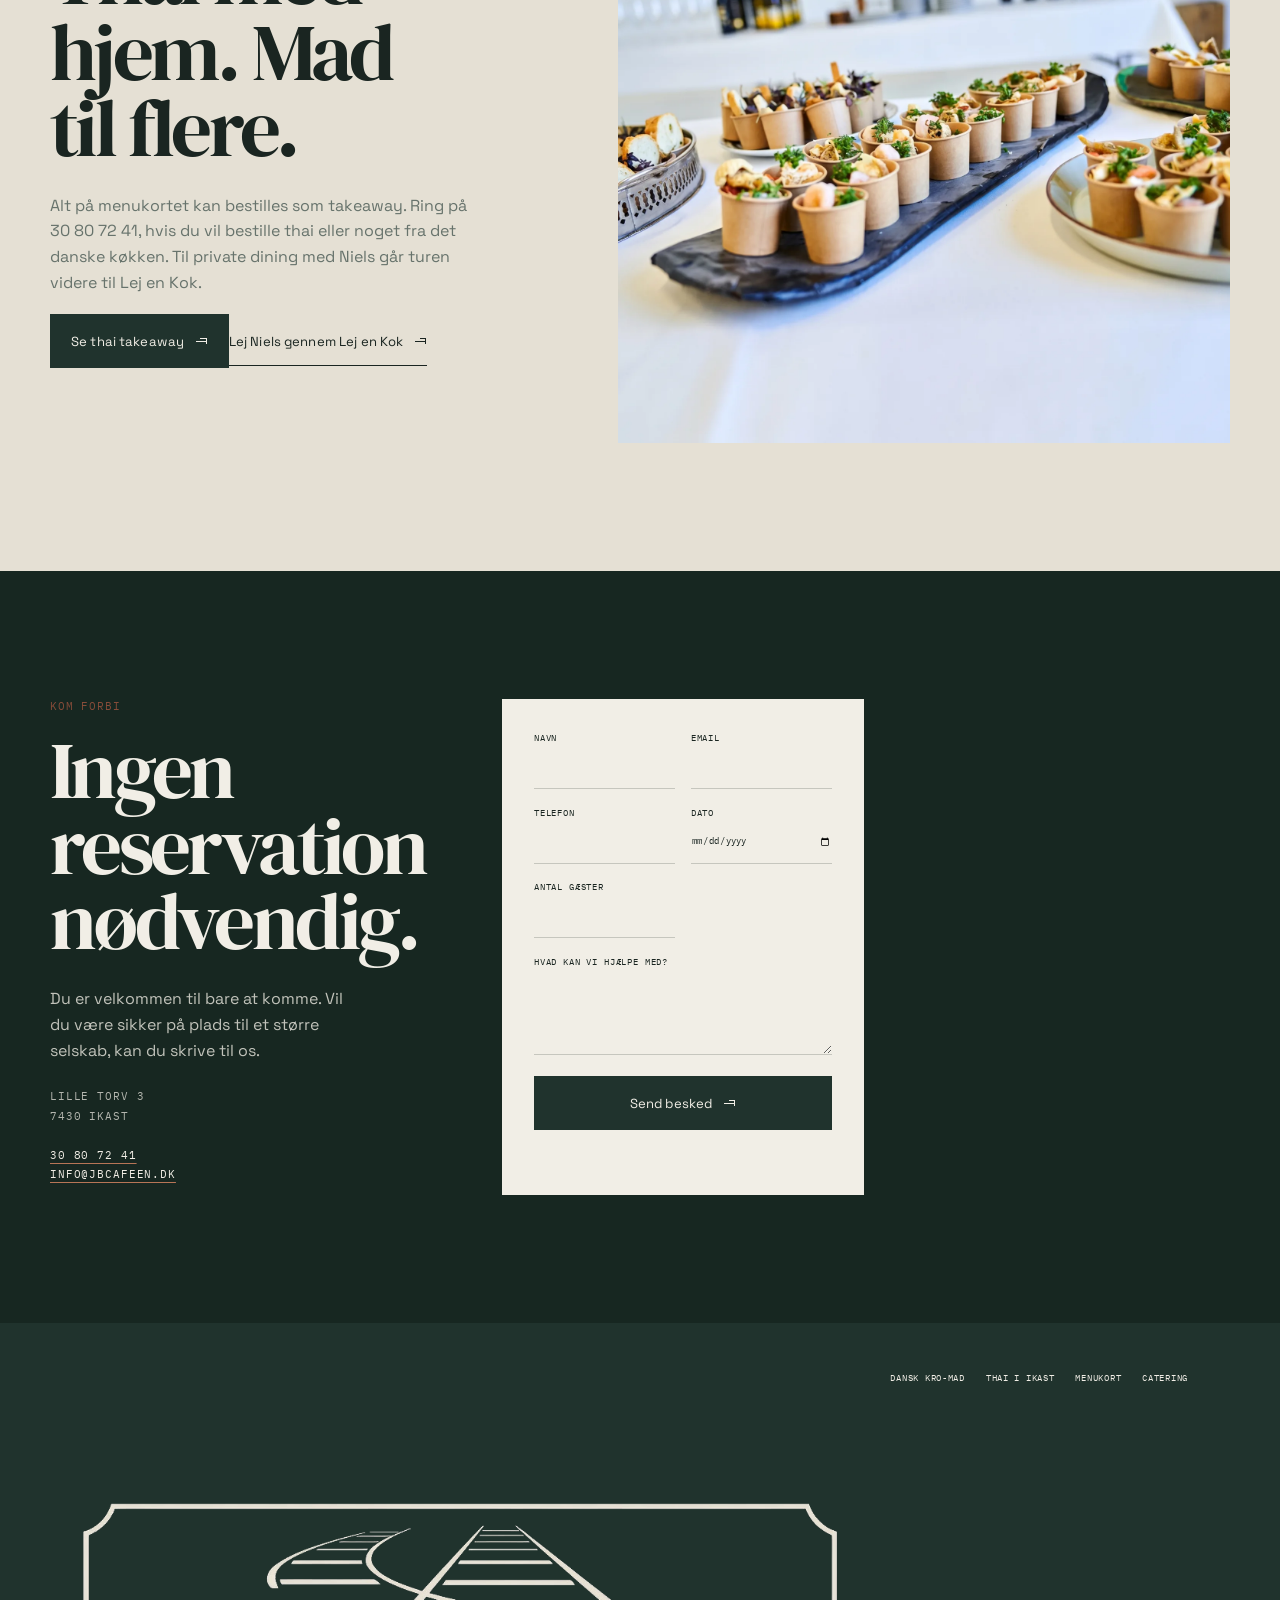
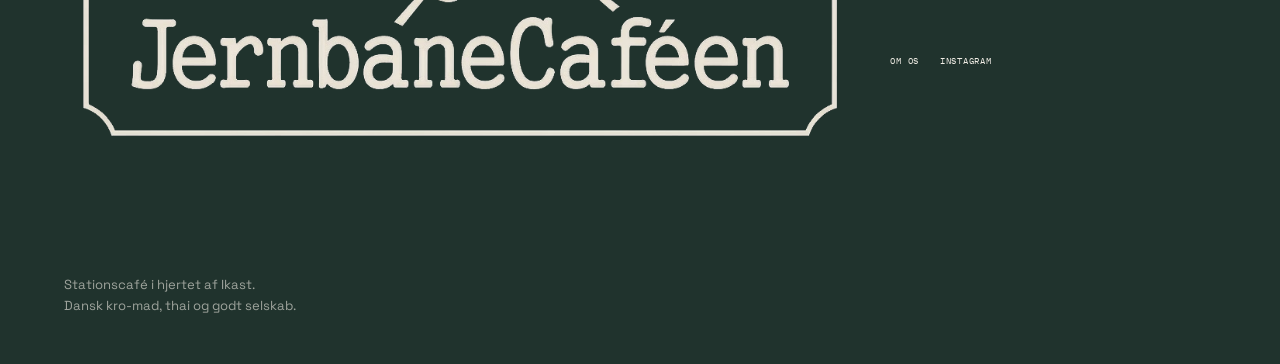
==== commit 22273448: "adapt cafe navigation to section tone" ====
--- a/index.html
+++ b/index.html
@@ -9,7 +9,7 @@
   <link rel="preconnect" href="https://fonts.googleapis.com"><link rel="preconnect" href="https://fonts.gstatic.com" crossorigin><link href="https://fonts.googleapis.com/css2?family=Caveat:wght@500;600&family=DM+Serif+Display:ital@0;1&family=IBM+Plex+Mono:wght@400;500&family=Space+Grotesk:wght@400;500;600;700&display=swap" rel="stylesheet"><link rel="stylesheet" href="jernbane-site.css">
 </head>
 <body><a class="skip-link" href="#main">Spring til indhold</a><header class="jb-header"><a class="jb-logo" href="index.html" aria-label="Jernbanecaféen, forside"><img src="billeder/jernbane-logo-creme.png" alt="Jernbanecaféen"></a><button class="jb-menu" type="button" aria-controls="jb-mobile-nav" aria-expanded="false">Menu</button><nav class="jb-nav" id="jb-nav" aria-label="Hovednavigation"><a href="index.html" aria-current="page">Forside</a><a href="dansk-kromad-ikast.html">Kro-mad</a><a href="thai-mad-ikast.html">Thai</a><a href="menu.html">Menukort</a><a href="dagens-ret.html">Dagens ret</a><a href="catering.html">Catering</a><a href="om-os.html">Om os</a><a class="jb-button" href="#kontakt">Kom forbi <span class="arrow" aria-hidden="true"></span></a></nav></header><nav id="jb-mobile-nav" class="jb-mobile" aria-label="Mobilnavigation"><button class="jb-close" type="button">Luk</button><a href="index.html">Forside</a><a href="dansk-kromad-ikast.html">Dansk kro-mad</a><a href="thai-mad-ikast.html">Thai i Ikast</a><a href="menu.html">Menukort</a><a href="dagens-ret.html">Dagens ret</a><a href="catering.html">Catering</a><a href="#kontakt">Kom forbi</a></nav>
-<main id="main"><section class="jb-hero"><div class="jb-hero-copy reveal"><p class="jb-eyebrow">Jernbanecaféen · Lille Torv 3, Ikast</p><h1><span>Dansk kro-mad</span><br><em>på stationen.</em></h1><p class="jb-hero-lead">Klassiske danske retter, hjemmelavet thai og dagens ret i den gamle stationsbygning.</p><div class="jb-hero-actions"><a class="jb-button" href="menu.html">Se menukortet <span class="arrow" aria-hidden="true"></span></a><a class="jb-link" href="thai-mad-ikast.html">Thai takeaway</a></div><p class="jb-hero-note">Du behøver ikke bestille bord.<br><strong>Kom bare forbi.</strong><br><a class="jb-link" href="https://lejenkok.dk/">Vil du leje Niels? Gå til Lej en Kok <span class="arrow" aria-hidden="true"></span></a></p></div><div class="jb-hero-media reveal" data-delay="1"><img src="billeder/mad-restaurant.jpg" alt="Anrettet mad fra Jernbanecaféen" fetchpriority="high"><p class="jb-hero-fact jb-mono">Dansk kro-mad.<br>Thai.<br>Takeaway.</p><div class="jb-hero-caption jb-mono">Lille Torv 3, 7430 Ikast</div></div></section><div class="jb-rail"><span>Åbent: onsdag 16–20 · torsdag–lørdag 12–20 · søndag 12–19</span><span>Kom bare forbi</span><span>Alt kan bestilles som takeaway</span></div>
+<main id="main"><section class="jb-hero"><div class="jb-hero-copy reveal"><p class="jb-eyebrow">Jernbanecaféen · Lille Torv 3, Ikast</p><h1><span>Dansk kro-mad</span><br><em>på stationen.</em></h1><p class="jb-hero-lead">Klassiske danske retter, hjemmelavet thai og dagens ret i den gamle stationsbygning.</p><div class="jb-hero-actions"><a class="jb-button" href="menu.html">Se menukortet <span class="arrow" aria-hidden="true"></span></a><a class="jb-link" href="tel:+4530807241">Ring for takeaway <span class="arrow" aria-hidden="true"></span></a></div><p class="jb-hero-note">Du behøver ikke bestille bord.<br><strong>Kom bare forbi.</strong><br><a class="jb-link" href="https://lejenkok.dk/">Vil du leje Niels? Gå til Lej en Kok <span class="arrow" aria-hidden="true"></span></a></p></div><div class="jb-hero-media reveal" data-delay="1"><img src="billeder/mad-restaurant.jpg" alt="Anrettet mad fra Jernbanecaféen" fetchpriority="high"><p class="jb-hero-fact jb-mono">Dansk kro-mad.<br>Thai.<br>Takeaway.</p><div class="jb-hero-caption jb-mono">Lille Torv 3, 7430 Ikast</div></div></section><div class="jb-rail"><span>Åbent: onsdag 16–20 · torsdag–lørdag 12–20 · søndag 12–19</span><span>Kom bare forbi</span><span>Alt kan bestilles som takeaway</span></div>
 <section class="jb-choice jb-pad" aria-labelledby="choice-title"><div class="jb-wrap"><div class="jb-choice-head reveal"><div><p class="jb-eyebrow">Vælg køkken</p><h2 id="choice-title">Dansk kro-mad.<br>Thai også.</h2></div><p>Du kan spise her uden reservation. Vil du hellere tage maden med, kan alt på menukortet bestilles som takeaway.</p></div><div class="jb-choice-grid"><a class="jb-choice-card reveal" href="dansk-kromad-ikast.html"><div class="jb-choice-image"><img src="billeder/mad-restaurant2.jpg" alt="Dansk kro-mad fra Jernbanecaféen" loading="lazy"></div><div class="jb-choice-copy"><p class="jb-eyebrow">Dansk · frokost · klassikere</p><h3>Dansk<br><em>kro-mad.</em></h3><p>Stjerneskud, pariserbøf, smørrebrød og retter, man ikke finder mange steder længere.</p><span class="jb-link">Se kro-maden <span class="arrow" aria-hidden="true"></span></span></div></a><a class="jb-choice-card reveal" data-delay="1" href="thai-mad-ikast.html"><div class="jb-choice-image"><img src="billeder/mad-restaurant.jpg" alt="Hjemmelavet thai fra Jernbanecaféen" loading="lazy"></div><div class="jb-choice-copy"><p class="jb-eyebrow">Thai · takeaway · hjemmelavet</p><h3>Thai fra<br><em>bunden.</em></h3><p>Rapheephons thailandske hverdagsmad. Spis her eller ring og bestil den som takeaway.</p><span class="jb-link">Se thai og takeaway <span class="arrow" aria-hidden="true"></span></span></div></a></div></div></section>
 <section class="jb-today jb-pad" aria-labelledby="today-title"><div class="jb-wrap jb-today-grid"><div class="reveal"><p class="jb-eyebrow">Fra køkkenet i dag</p><h2 id="today-title">Dagens<br><em>ret.</em></h2></div><div class="jb-today-copy reveal" data-delay="1"><div class="jb-daily" data-cms="dagens-ret" data-cms-type="banner" aria-live="polite"><p>Dagens ret er ikke lagt op endnu. Ring på <a href="tel:+4530807241">30 80 72 41</a>, så fortæller vi gerne, hvad der står på.</p></div><a class="jb-link" href="dagens-ret.html">Se dagens ret og pris <span class="arrow" aria-hidden="true"></span></a></div><div class="jb-today-image reveal" data-delay="2"><img src="billeder/mad-restaurant2.jpg" alt="Ret fra Jernbanecaféens køkken" loading="lazy"></div></div></section>
 <section class="jb-story jb-pad jb-wrap" aria-labelledby="story-title"><div class="jb-story-image reveal"><img src="billeder/niels-rasmussen.webp" alt="Niels Rasmussen tilbereder mad" loading="lazy"></div><div class="jb-story-copy reveal" data-delay="1"><p class="jb-eyebrow">To køkkener i samme café</p><h2 id="story-title">Niels og Rapheephon driver stedet sammen.</h2><p>Niels har erfaring fra Le Canard og Norsminde Kro og holder fast i den danske kro-mad, fordi den fortjener at blive lavet ordentligt. Han er uddannet kok og tager også køkkenet med hjem gennem <a href="https://lejenkok.dk/">Lej en Kok</a>.</p><p>Rapheephon laver hjemmelavet thai med rødder i det thailandske hverdagskøkken. På Jernbanecaféen mødes de to køkkener i den gamle stationsbygning, hvor du kan komme, som du er.</p><a class="jb-link" href="om-os.html">Læs om caféen <span class="arrow" aria-hidden="true"></span></a></div></section>
--- a/jernbane-site.css
+++ b/jernbane-site.css
@@ -201,4 +201,8 @@
   .jb-contact { padding-top: 4.5rem; padding-bottom: 4.5rem; }
   .jb-contact-grid { gap: 1.5rem; }
 }
-@media (prefers-reduced-motion: reduce) { html { scroll-behavior:auto; } *,*::before,*::after { animation-duration:.01ms !important; transition-duration:.01ms !important; }.reveal { opacity:1; transform:none; } }
+@media (prefers-reduced-motion: reduce) { html { scroll-behavior:auto; } *,*::before,*::after { animation-duration:.01ms !important; transition-duration:.01ms !important; }.reveal, .js .reveal { opacity:1; transform:none; } }
+.jb-header.is-light { color: var(--ink); background: var(--linen); border-top-color: var(--copper-deep); border-bottom-color: var(--line); }
+.jb-header.is-light .jb-menu { color: var(--ink); border-color: rgba(26,37,33,.35); }
+.jb-header.is-light .jb-nav a[aria-current="page"], .jb-header.is-light .jb-nav a:not(.jb-button):hover { color: var(--copper-deep); }
+@media (max-width: 850px) { .jb-header.is-light .jb-nav { background: var(--linen); border-top-color: var(--line); } }
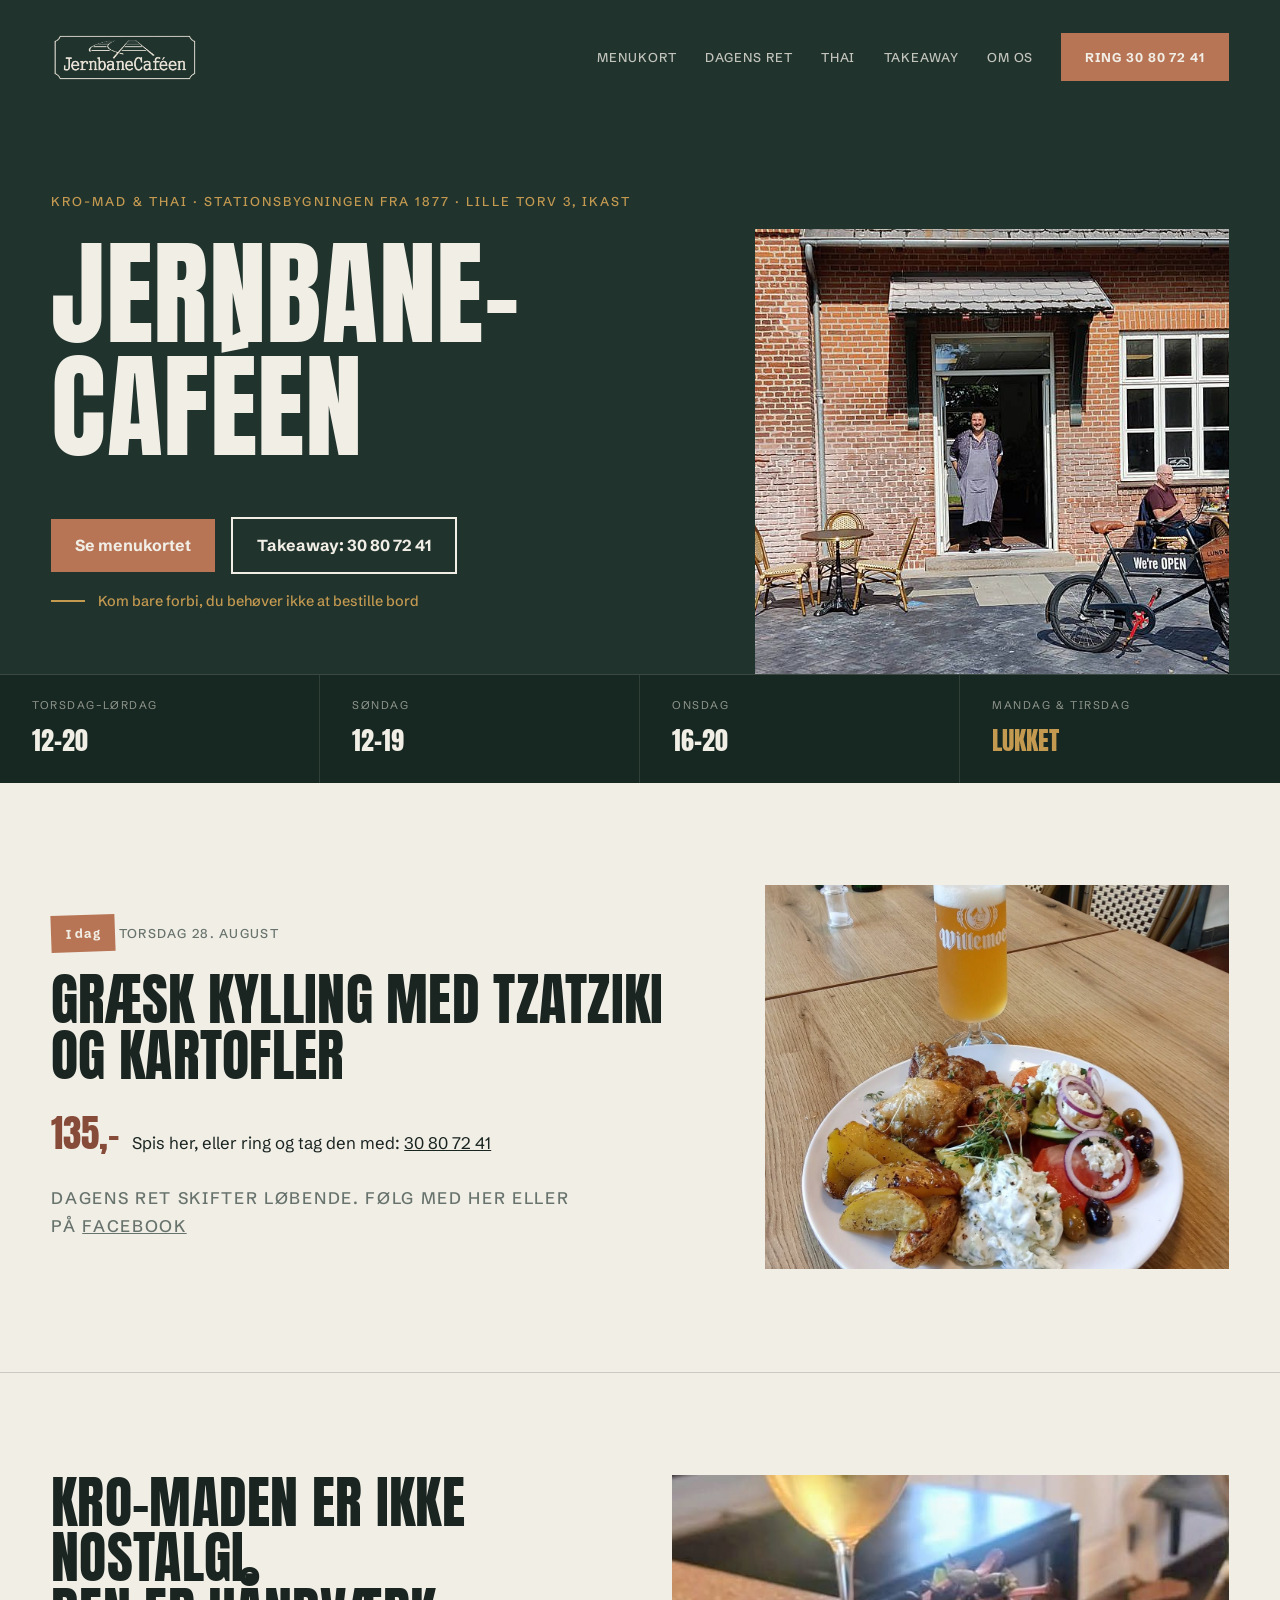
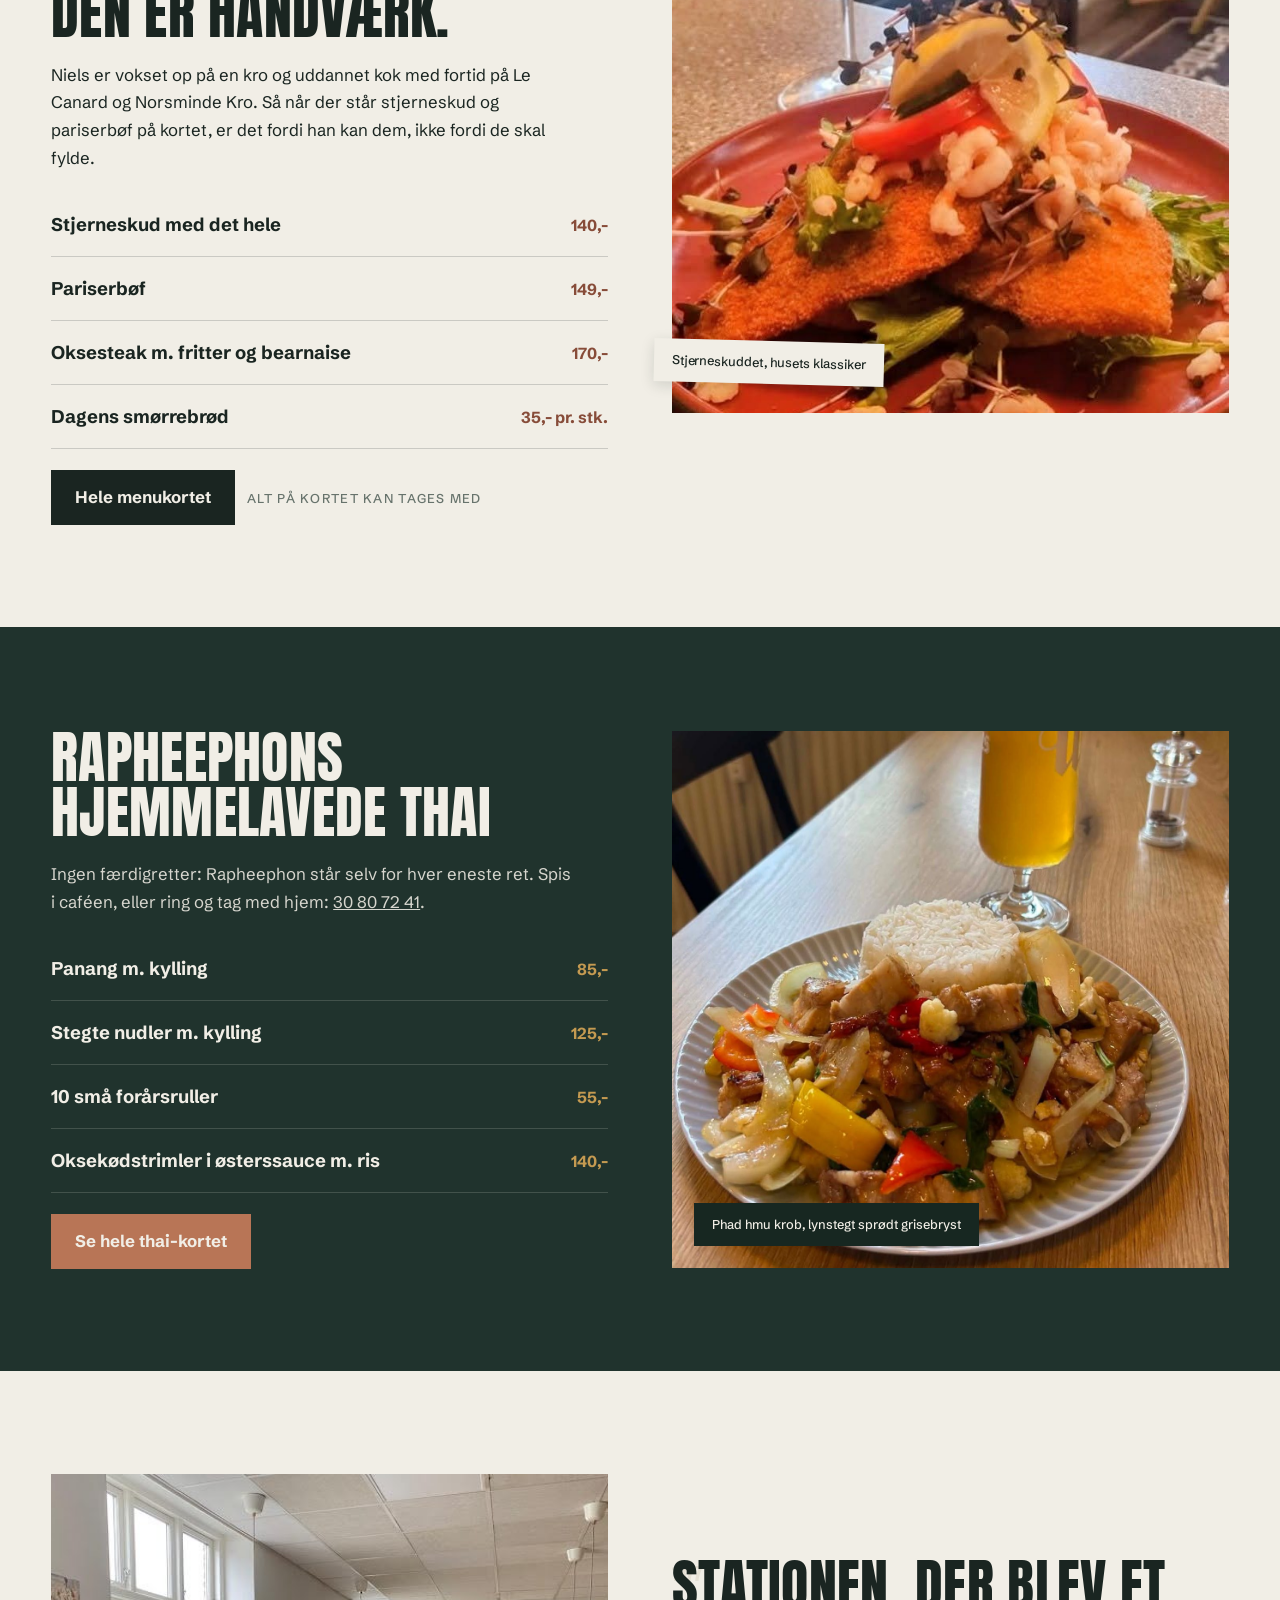
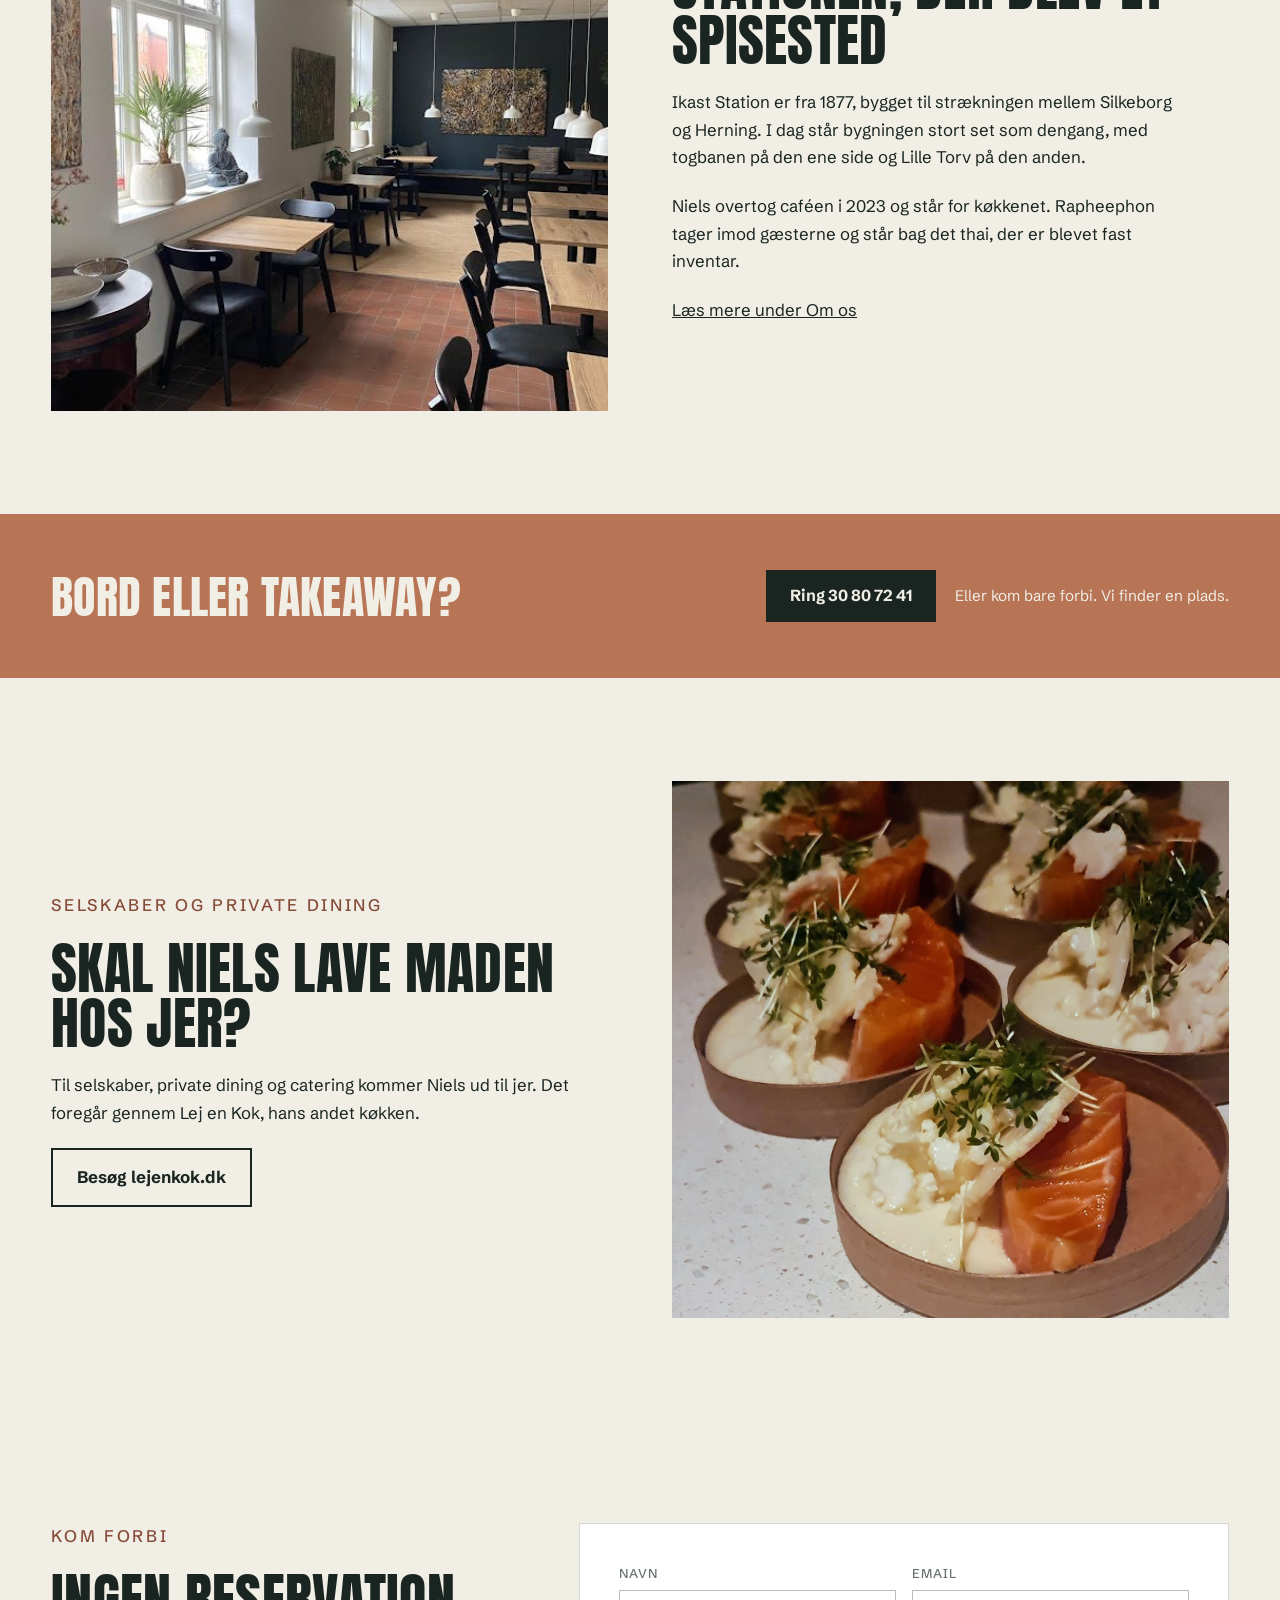
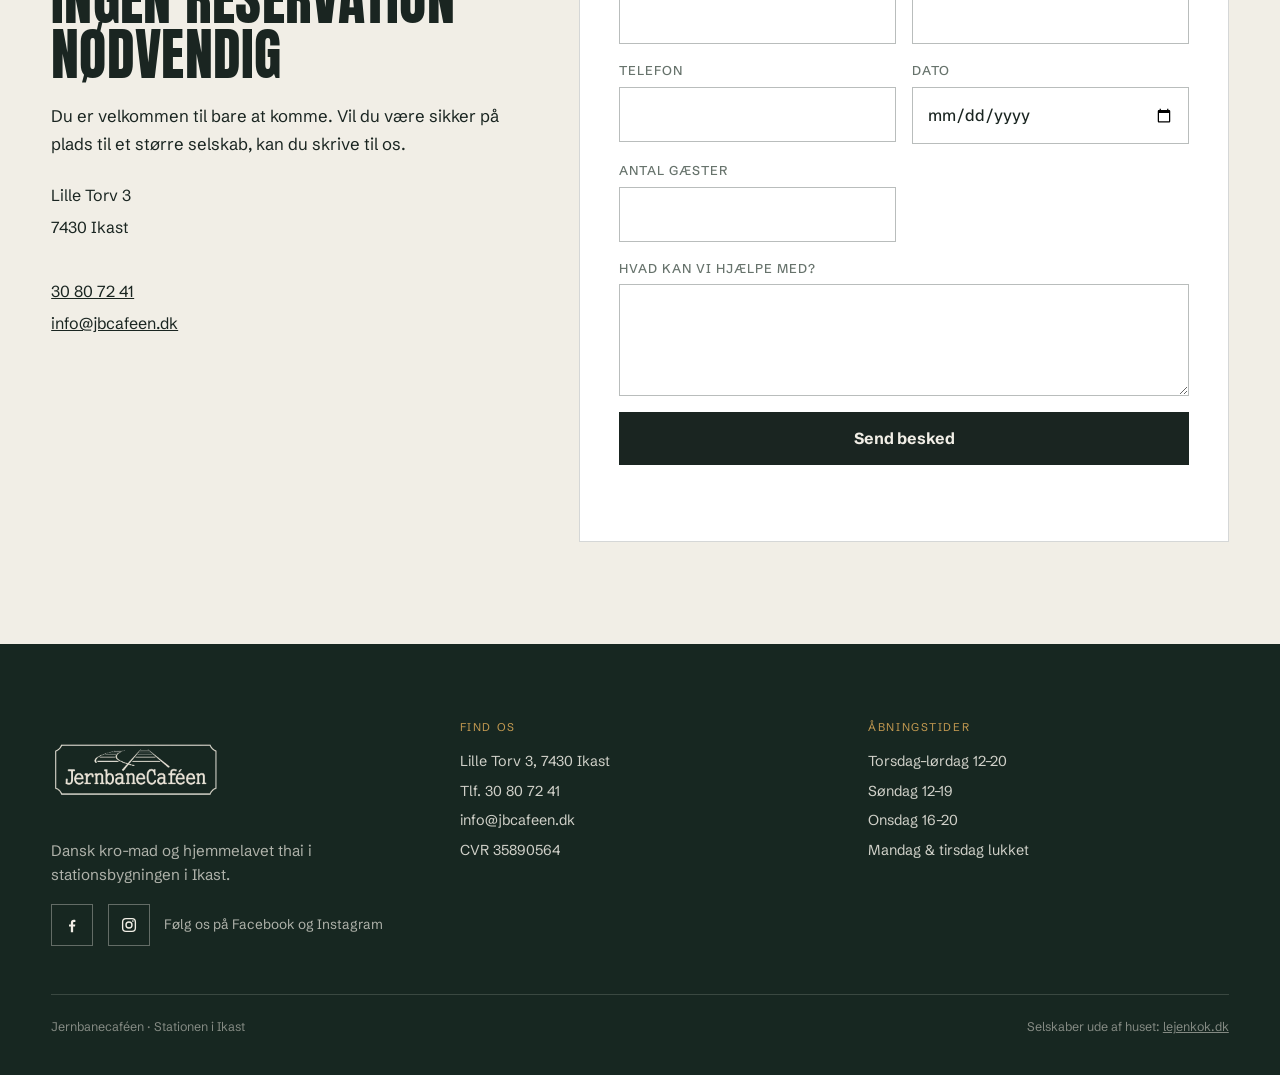
==== commit 53848f49: "redesign: nyt 2026-design fra canvas (forside, menukort, thai, takeaway, om os) - Nyt design-system " ====
--- a/index.html
+++ b/index.html
@@ -4,16 +4,202 @@
   <meta charset="utf-8"><meta name="viewport" content="width=device-width, initial-scale=1">
   <title>Jernbanecaféen i Ikast | Dansk kro-mad, thai og takeaway</title>
   <meta name="description" content="Jernbanecaféen i Ikast serverer dansk kro-mad, hjemmelavet thai og takeaway på Lille Torv 3. Du behøver ikke bestille bord. Kom bare forbi.">
-  <link rel="canonical" href="https://jbcafeen.dk/"><meta property="og:type" content="website"><meta property="og:locale" content="da_DK"><meta property="og:site_name" content="Jernbanecaféen"><meta property="og:title" content="Jernbanecaféen i Ikast | Dansk kro-mad, thai og takeaway"><meta property="og:description" content="Dansk kro-mad, hjemmelavet thai og takeaway i den gamle stationsbygning på Lille Torv 3 i Ikast. Kom bare forbi."><meta property="og:url" content="https://jbcafeen.dk/"><meta property="og:image" content="https://jbcafeen.dk/billeder/mad-restaurant.jpg"><meta property="og:image:alt" content="Mad fra Jernbanecaféen i Ikast"><link rel="icon" type="image/svg+xml" href="favicon.svg">
-  <script type="application/ld+json">{"@context":"https://schema.org","@type":"Restaurant","@id":"https://jbcafeen.dk/#restaurant","name":"Jernbanecaféen","url":"https://jbcafeen.dk/","image":"https://jbcafeen.dk/billeder/mad-restaurant.jpg","telephone":"+45 30 80 72 41","email":"info@jbcafeen.dk","address":{"@type":"PostalAddress","streetAddress":"Lille Torv 3","postalCode":"7430","addressLocality":"Ikast","addressCountry":"DK"},"geo":{"@type":"GeoCoordinates","latitude":56.14471,"longitude":9.155242},"openingHoursSpecification":[{"@type":"OpeningHoursSpecification","dayOfWeek":"Wednesday","opens":"16:00","closes":"20:00"},{"@type":"OpeningHoursSpecification","dayOfWeek":["Thursday","Friday","Saturday"],"opens":"12:00","closes":"20:00"},{"@type":"OpeningHoursSpecification","dayOfWeek":"Sunday","opens":"12:00","closes":"19:00"}],"servesCuisine":["Danish","Thai"],"hasMenu":"https://jbcafeen.dk/menu.html","sameAs":["https://www.instagram.com/jernbanecafeen_7430_ikast/","https://www.findsmiley.dk/1355830"]}</script>
-  <link rel="preconnect" href="https://fonts.googleapis.com"><link rel="preconnect" href="https://fonts.gstatic.com" crossorigin><link href="https://fonts.googleapis.com/css2?family=Caveat:wght@500;600&family=DM+Serif+Display:ital@0;1&family=IBM+Plex+Mono:wght@400;500&family=Space+Grotesk:wght@400;500;600;700&display=swap" rel="stylesheet"><link rel="stylesheet" href="jernbane-site.css">
+  <link rel="canonical" href="https://jbcafeen.dk/"><meta property="og:type" content="website"><meta property="og:locale" content="da_DK"><meta property="og:site_name" content="Jernbanecaféen"><meta property="og:title" content="Jernbanecaféen i Ikast | Dansk kro-mad, thai og takeaway"><meta property="og:description" content="Dansk kro-mad, hjemmelavet thai og takeaway i den gamle stationsbygning på Lille Torv 3 i Ikast. Kom bare forbi."><meta property="og:url" content="https://jbcafeen.dk/"><meta property="og:image" content="https://jbcafeen.dk/billeder/2026/facade.jpg"><meta property="og:image:alt" content="Jernbanecaféen i den gamle stationsbygning i Ikast"><link rel="icon" type="image/svg+xml" href="favicon.svg">
+  <script type="application/ld+json">{"@context":"https://schema.org","@type":"Restaurant","@id":"https://jbcafeen.dk/#restaurant","name":"Jernbanecaféen","url":"https://jbcafeen.dk/","image":"https://jbcafeen.dk/billeder/2026/facade.jpg","telephone":"+45 30 80 72 41","email":"info@jbcafeen.dk","address":{"@type":"PostalAddress","streetAddress":"Lille Torv 3","postalCode":"7430","addressLocality":"Ikast","addressCountry":"DK"},"geo":{"@type":"GeoCoordinates","latitude":56.14471,"longitude":9.155242},"openingHoursSpecification":[{"@type":"OpeningHoursSpecification","dayOfWeek":"Wednesday","opens":"16:00","closes":"20:00"},{"@type":"OpeningHoursSpecification","dayOfWeek":["Thursday","Friday","Saturday"],"opens":"12:00","closes":"20:00"},{"@type":"OpeningHoursSpecification","dayOfWeek":"Sunday","opens":"12:00","closes":"19:00"}],"servesCuisine":["Danish","Thai"],"hasMenu":"https://jbcafeen.dk/menu.html","sameAs":["https://www.instagram.com/jernbanecafeen_7430_ikast/","https://www.facebook.com/profile.php?id=100094077635043","https://www.findsmiley.dk/1355830"]}</script>
+  <link rel="preconnect" href="https://fonts.googleapis.com"><link rel="preconnect" href="https://fonts.gstatic.com" crossorigin><link href="https://fonts.googleapis.com/css2?family=Anton&family=Schibsted+Grotesk:ital,wght@0,400;0,500;0,700;1,400&display=swap" rel="stylesheet"><link rel="stylesheet" href="jernbane-2026.css">
 </head>
-<body><a class="skip-link" href="#main">Spring til indhold</a><header class="jb-header"><a class="jb-logo" href="index.html" aria-label="Jernbanecaféen, forside"><img src="billeder/jernbane-logo-creme.png" alt="Jernbanecaféen"></a><button class="jb-menu" type="button" aria-controls="jb-mobile-nav" aria-expanded="false">Menu</button><nav class="jb-nav" id="jb-nav" aria-label="Hovednavigation"><a href="index.html" aria-current="page">Forside</a><a href="dansk-kromad-ikast.html">Kro-mad</a><a href="thai-mad-ikast.html">Thai</a><a href="menu.html">Menukort</a><a href="dagens-ret.html">Dagens ret</a><a href="catering.html">Catering</a><a href="om-os.html">Om os</a><a class="jb-button" href="#kontakt">Kom forbi <span class="arrow" aria-hidden="true"></span></a></nav></header><nav id="jb-mobile-nav" class="jb-mobile" aria-label="Mobilnavigation"><button class="jb-close" type="button">Luk</button><a href="index.html">Forside</a><a href="dansk-kromad-ikast.html">Dansk kro-mad</a><a href="thai-mad-ikast.html">Thai i Ikast</a><a href="menu.html">Menukort</a><a href="dagens-ret.html">Dagens ret</a><a href="catering.html">Catering</a><a href="#kontakt">Kom forbi</a></nav>
-<main id="main"><section class="jb-hero"><div class="jb-hero-copy reveal"><p class="jb-eyebrow">Jernbanecaféen · Lille Torv 3, Ikast</p><h1><span>Dansk kro-mad</span><br><em>på stationen.</em></h1><p class="jb-hero-lead">Klassiske danske retter, hjemmelavet thai og dagens ret i den gamle stationsbygning.</p><div class="jb-hero-actions"><a class="jb-button" href="menu.html">Se menukortet <span class="arrow" aria-hidden="true"></span></a><a class="jb-link" href="tel:+4530807241">Ring for takeaway <span class="arrow" aria-hidden="true"></span></a></div><p class="jb-hero-note">Du behøver ikke bestille bord.<br><strong>Kom bare forbi.</strong><br><a class="jb-link" href="https://lejenkok.dk/">Vil du leje Niels? Gå til Lej en Kok <span class="arrow" aria-hidden="true"></span></a></p></div><div class="jb-hero-media reveal" data-delay="1"><img src="billeder/mad-restaurant.jpg" alt="Anrettet mad fra Jernbanecaféen" fetchpriority="high"><p class="jb-hero-fact jb-mono">Dansk kro-mad.<br>Thai.<br>Takeaway.</p><div class="jb-hero-caption jb-mono">Lille Torv 3, 7430 Ikast</div></div></section><div class="jb-rail"><span>Åbent: onsdag 16–20 · torsdag–lørdag 12–20 · søndag 12–19</span><span>Kom bare forbi</span><span>Alt kan bestilles som takeaway</span></div>
-<section class="jb-choice jb-pad" aria-labelledby="choice-title"><div class="jb-wrap"><div class="jb-choice-head reveal"><div><p class="jb-eyebrow">Vælg køkken</p><h2 id="choice-title">Dansk kro-mad.<br>Thai også.</h2></div><p>Du kan spise her uden reservation. Vil du hellere tage maden med, kan alt på menukortet bestilles som takeaway.</p></div><div class="jb-choice-grid"><a class="jb-choice-card reveal" href="dansk-kromad-ikast.html"><div class="jb-choice-image"><img src="billeder/mad-restaurant2.jpg" alt="Dansk kro-mad fra Jernbanecaféen" loading="lazy"></div><div class="jb-choice-copy"><p class="jb-eyebrow">Dansk · frokost · klassikere</p><h3>Dansk<br><em>kro-mad.</em></h3><p>Stjerneskud, pariserbøf, smørrebrød og retter, man ikke finder mange steder længere.</p><span class="jb-link">Se kro-maden <span class="arrow" aria-hidden="true"></span></span></div></a><a class="jb-choice-card reveal" data-delay="1" href="thai-mad-ikast.html"><div class="jb-choice-image"><img src="billeder/mad-restaurant.jpg" alt="Hjemmelavet thai fra Jernbanecaféen" loading="lazy"></div><div class="jb-choice-copy"><p class="jb-eyebrow">Thai · takeaway · hjemmelavet</p><h3>Thai fra<br><em>bunden.</em></h3><p>Rapheephons thailandske hverdagsmad. Spis her eller ring og bestil den som takeaway.</p><span class="jb-link">Se thai og takeaway <span class="arrow" aria-hidden="true"></span></span></div></a></div></div></section>
-<section class="jb-today jb-pad" aria-labelledby="today-title"><div class="jb-wrap jb-today-grid"><div class="reveal"><p class="jb-eyebrow">Fra køkkenet i dag</p><h2 id="today-title">Dagens<br><em>ret.</em></h2></div><div class="jb-today-copy reveal" data-delay="1"><div class="jb-daily" data-cms="dagens-ret" data-cms-type="banner" aria-live="polite"><p>Dagens ret er ikke lagt op endnu. Ring på <a href="tel:+4530807241">30 80 72 41</a>, så fortæller vi gerne, hvad der står på.</p></div><a class="jb-link" href="dagens-ret.html">Se dagens ret og pris <span class="arrow" aria-hidden="true"></span></a></div><div class="jb-today-image reveal" data-delay="2"><img src="billeder/mad-restaurant2.jpg" alt="Ret fra Jernbanecaféens køkken" loading="lazy"></div></div></section>
-<section class="jb-story jb-pad jb-wrap" aria-labelledby="story-title"><div class="jb-story-image reveal"><img src="billeder/niels-rasmussen.webp" alt="Niels Rasmussen tilbereder mad" loading="lazy"></div><div class="jb-story-copy reveal" data-delay="1"><p class="jb-eyebrow">To køkkener i samme café</p><h2 id="story-title">Niels og Rapheephon driver stedet sammen.</h2><p>Niels har erfaring fra Le Canard og Norsminde Kro og holder fast i den danske kro-mad, fordi den fortjener at blive lavet ordentligt. Han er uddannet kok og tager også køkkenet med hjem gennem <a href="https://lejenkok.dk/">Lej en Kok</a>.</p><p>Rapheephon laver hjemmelavet thai med rødder i det thailandske hverdagskøkken. På Jernbanecaféen mødes de to køkkener i den gamle stationsbygning, hvor du kan komme, som du er.</p><a class="jb-link" href="om-os.html">Læs om caféen <span class="arrow" aria-hidden="true"></span></a></div></section>
-<section class="jb-place" aria-labelledby="place-title"><div class="jb-place-image"><img src="billeder/hero-facade.webp" alt="Jernbanecaféens gamle stationsbygning i Ikast" loading="lazy"></div><div class="jb-place-copy reveal"><p class="jb-eyebrow">Siden 2023</p><h2 id="place-title">Kom bare forbi.</h2><p>Du behøver ikke bestille bord for at spise på Jernbanecaféen. Lille Torv 3 ligger midt i Ikast, og der er plads til både en hurtig frokost, dagens ret og en aften med god tid.</p><a class="jb-button jb-button-outline" href="#kontakt">Find os <span class="arrow" aria-hidden="true"></span></a></div></section>
-<section class="jb-service jb-pad"><div class="jb-wrap jb-service-grid"><div class="jb-service-copy reveal"><p class="jb-eyebrow">Takeaway · catering · selskaber</p><h2>Thai med hjem. Mad til flere.</h2><p>Alt på menukortet kan bestilles som takeaway. Ring på 30 80 72 41, hvis du vil bestille thai eller noget fra det danske køkken. Til private dining med Niels går turen videre til Lej en Kok.</p><a class="jb-button jb-button-dark" href="thai-mad-ikast.html">Se thai takeaway <span class="arrow" aria-hidden="true"></span></a><a class="jb-link" href="https://lejenkok.dk/">Lej Niels gennem Lej en Kok <span class="arrow" aria-hidden="true"></span></a></div><div class="jb-service-image reveal" data-delay="1"><img src="billeder/mad-catering.webp" alt="Cateringfade fra Jernbanecaféen" loading="lazy"></div></div></section>
-<section class="jb-contact jb-pad" id="kontakt" aria-labelledby="contact-title"><div class="jb-wrap jb-contact-grid"><div class="jb-contact-copy reveal"><p class="jb-eyebrow">Kom forbi</p><h2 id="contact-title">Ingen reservation nødvendig.</h2><p class="jb-contact-intro">Du er velkommen til bare at komme. Vil du være sikker på plads til et større selskab, kan du skrive til os.</p><address class="jb-address">Lille Torv 3<br>7430 Ikast<br><br><a href="tel:+4530807241">30 80 72 41</a><br><a href="mailto:info@jbcafeen.dk">info@jbcafeen.dk</a></address></div><form class="jb-form reveal" data-delay="1" id="jb-contact-form" data-slug="jernbane-cafeen"><div class="jb-form-grid"><div class="jb-field"><label for="navn">Navn<input id="navn" name="navn" type="text" required minlength="2" maxlength="100" autocomplete="name"></label></div><div class="jb-field"><label for="email">Email<input id="email" name="email" type="email" required maxlength="150" autocomplete="email"></label></div></div><div class="jb-form-grid"><div class="jb-field"><label for="telefon">Telefon<input id="telefon" name="telefon" type="tel" maxlength="20" autocomplete="tel"></label></div><div class="jb-field"><label for="dato">Dato<input id="dato" name="dato" type="date"></label></div></div><div class="jb-form-grid"><div class="jb-field"><label for="antal">Antal gæster<input id="antal" name="antal" type="number" min="1" max="200" inputmode="numeric"></label></div><div class="jb-field jb-honeypot"><label for="website">Website<input id="website" name="website" type="text" tabindex="-1" autocomplete="off"></label></div></div><div class="jb-field"><label for="besked">Hvad kan vi hjælpe med?<textarea id="besked" name="besked" required minlength="10" maxlength="2000"></textarea></label></div><button class="jb-button jb-button-dark" type="submit">Send besked <span class="arrow" aria-hidden="true"></span></button><p class="jb-feedback" role="status" aria-live="polite"></p></form><div class="jb-map reveal" data-delay="2"><iframe title="Jernbanecaféen på Google Maps" loading="lazy" src="https://www.google.com/maps/embed?pb=!1m18!1m12!1m3!1d2224.0!2d9.15542!3d56.13916!2m3!1f0!2f0!3f0!3m2!1i1024!2i768!4f13.1!3m3!1m2!1s0x464c0c2f5ab6abe7%3A0xb3f24d3d0e12c35a!2sLille+Torv+3%2C+7430+Ikast!5e0!3m2!1sda!2sdk!4v0"></iframe></div></div></section></main>
-<footer class="jb-footer"><div><a class="jb-footer-logo" href="index.html" aria-label="Jernbanecaféen, forside"><img src="billeder/jernbane-logo-creme.png" alt="Jernbanecaféen"></a><p>Stationscafé i hjertet af Ikast.<br>Dansk kro-mad, thai og godt selskab.</p></div><nav aria-label="Footer navigation"><a href="dansk-kromad-ikast.html">Dansk kro-mad</a><a href="thai-mad-ikast.html">Thai i Ikast</a><a href="menu.html">Menukort</a><a href="catering.html">Catering</a><a href="om-os.html">Om os</a><a href="https://www.instagram.com/jernbanecafeen_7430_ikast/" target="_blank" rel="noopener">Instagram</a></nav></footer><script src="jernbane-site.js" defer></script></body></html>
+<body>
+<a class="skip-link" href="#main">Spring til indhold</a>
+<header class="jb-header">
+  <a class="jb-logo" href="index.html" aria-label="Jernbanecaféen, forside"><img src="billeder/jernbane-logo-creme.png" alt="Jernbanecaféen"></a>
+  <button class="jb-menu" type="button" aria-controls="jb-mobile-nav" aria-expanded="false">Menu</button>
+  <nav class="jb-nav" aria-label="Hovednavigation">
+    <a href="menu.html">Menukort</a>
+    <a href="dagens-ret.html">Dagens ret</a>
+    <a href="thai-mad-ikast.html">Thai</a>
+    <a href="takeaway.html">Takeaway</a>
+    <a href="om-os.html">Om os</a>
+    <a class="jb-button" href="tel:+4530807241">Ring 30 80 72 41</a>
+  </nav>
+</header>
+<nav id="jb-mobile-nav" class="jb-mobile" aria-label="Mobilnavigation">
+  <button class="jb-close" type="button">Luk</button>
+  <a href="index.html">Forside</a>
+  <a href="menu.html">Menukort</a>
+  <a href="dagens-ret.html">Dagens ret</a>
+  <a href="thai-mad-ikast.html">Thai</a>
+  <a href="takeaway.html">Takeaway</a>
+  <a href="om-os.html">Om os</a>
+  <a href="tel:+4530807241">Ring 30 80 72 41</a>
+</nav>
+
+<main id="main">
+
+<section class="s-hero" data-tone="dark">
+  <div class="s-hero-inner">
+    <p class="jb-eyebrow s-hero-eyebrow">Kro-mad &amp; thai &middot; Stationsbygningen fra 1877 &middot; Lille Torv 3, Ikast</p>
+    <h1>Jernbane&shy;caf&eacute;en</h1>
+    <div class="s-hero-media"><img src="billeder/2026/facade.jpg" alt="Jernbanecaféen i den gamle stationsbygning, Niels og Rapheephon i døren" fetchpriority="high"></div>
+    <div class="s-hero-actions">
+      <a class="jb-button" href="menu.html">Se menukortet</a>
+      <a class="jb-button jb-button-outline" href="tel:+4530807241">Takeaway: 30 80 72 41</a>
+      <p class="s-hero-note">Kom bare forbi, du beh&oslash;ver ikke at bestille bord</p>
+    </div>
+  </div>
+  <div class="s-tavle" aria-label="Åbningstider">
+    <div><p class="dag">Torsdag&ndash;l&oslash;rdag</p><p class="tid">12&ndash;20</p></div>
+    <div><p class="dag">S&oslash;ndag</p><p class="tid">12&ndash;19</p></div>
+    <div><p class="dag">Onsdag</p><p class="tid">16&ndash;20</p></div>
+    <div><p class="dag">Mandag &amp; tirsdag</p><p class="tid lukket">Lukket</p></div>
+  </div>
+</section>
+
+<section class="s-dagensret jb-pad" data-tone="light" aria-labelledby="dagensret-title">
+  <div class="jb-wrap s-dagensret-grid">
+    <div class="s-copy reveal" data-cms="dagens-ret" data-cms-type="banner" aria-live="polite">
+      <p><span class="jb-badge">I dag</span> <span class="jb-datestamp" data-cms-field="dato">Torsdag 28. august</span></p>
+      <h2 id="dagensret-title" data-cms-field="ret">Gr&aelig;sk kylling med tzatziki og kartofler</h2>
+      <p><span class="jb-price" data-cms-field="pris">135,-</span> &nbsp; Spis her, eller ring og tag den med: <a href="tel:+4530807241">30 80 72 41</a></p>
+      <p class="jb-datestamp">Dagens ret skifter l&oslash;bende. F&oslash;lg med her eller p&aring; <a href="https://www.facebook.com/profile.php?id=100094077635043" target="_blank" rel="noopener">Facebook</a></p>
+    </div>
+    <div class="reveal" data-delay="1"><img src="billeder/2026/dagensret.jpg" alt="Dagens ret: græsk kylling med tzatziki og kartofler" style="width:100%;height:clamp(260px,30vw,420px);object-fit:cover;object-position:center 60%;" loading="lazy" data-cms-field="billede"></div>
+  </div>
+</section>
+
+<section class="jb-pad" data-tone="light" aria-labelledby="kromad-title">
+  <div class="jb-wrap s-split top">
+    <div class="s-copy reveal">
+      <h2 id="kromad-title">Kro-maden er ikke nostalgi.<br>Den er h&aring;ndv&aelig;rk.</h2>
+      <p>Niels er vokset op p&aring; en kro og uddannet kok med fortid p&aring; Le Canard og Norsminde Kro. S&aring; n&aring;r der st&aring;r stjerneskud og pariserb&oslash;f p&aring; kortet, er det fordi han kan dem, ikke fordi de skal fylde.</p>
+      <div class="jb-menuliste">
+        <div class="row"><span class="navn">Stjerneskud med det hele</span><span class="pris">140,-</span></div>
+        <div class="row"><span class="navn">Pariserb&oslash;f</span><span class="pris">149,-</span></div>
+        <div class="row"><span class="navn">Oksesteak m. fritter og bearnaise</span><span class="pris">170,-</span></div>
+        <div class="row"><span class="navn">Dagens sm&oslash;rrebr&oslash;d</span><span class="pris">35,- pr. stk.</span></div>
+      </div>
+      <p><a class="jb-button jb-button-dark" href="menu.html">Hele menukortet</a> &nbsp; <span class="jb-datestamp">Alt p&aring; kortet kan tages med</span></p>
+    </div>
+    <div class="figur reveal" data-delay="1">
+      <img src="billeder/2026/stjerneskud.jpg" alt="Stjerneskud med det hele" loading="lazy">
+      <p class="chip tilt">Stjerneskuddet, husets klassiker</p>
+    </div>
+  </div>
+</section>
+
+<section class="on-dark jb-pad" data-tone="dark" aria-labelledby="thai-title">
+  <div class="jb-wrap s-split">
+    <div class="s-copy reveal">
+      <h2 id="thai-title">Rapheephons hjemmelavede thai</h2>
+      <p>Ingen f&aelig;rdigretter: Rapheephon st&aring;r selv for hver eneste ret. Spis i caf&eacute;en, eller ring og tag med hjem: <a href="tel:+4530807241">30 80 72 41</a>.</p>
+      <div class="jb-menuliste">
+        <div class="row"><span class="navn">Panang m. kylling</span><span class="pris">85,-</span></div>
+        <div class="row"><span class="navn">Stegte nudler m. kylling</span><span class="pris">125,-</span></div>
+        <div class="row"><span class="navn">10 sm&aring; for&aring;rsruller</span><span class="pris">55,-</span></div>
+        <div class="row"><span class="navn">Oksek&oslash;dstrimler i &oslash;sterssauce m. ris</span><span class="pris">140,-</span></div>
+      </div>
+      <p><a class="jb-button" href="thai-mad-ikast.html">Se hele thai-kortet</a></p>
+    </div>
+    <div class="figur reveal" data-delay="1">
+      <img src="billeder/2026/thai.jpg" alt="Phad hmu krob, lynstegt sprødt grisebryst med grønt og ris" loading="lazy">
+      <p class="chip dark">Phad hmu krob, lynstegt spr&oslash;dt grisebryst</p>
+    </div>
+  </div>
+</section>
+
+<section class="jb-pad" data-tone="light" aria-labelledby="historie-title">
+  <div class="jb-wrap s-split">
+    <div class="figur reveal"><img src="billeder/2026/interior.jpg" alt="Caféens lokale med borde og kunst på væggene" loading="lazy"></div>
+    <div class="s-copy reveal" data-delay="1">
+      <p class="jb-ghosttal" aria-hidden="true">1877</p>
+      <h2 id="historie-title">Stationen, der blev et spisested</h2>
+      <p>Ikast Station er fra 1877, bygget til str&aelig;kningen mellem Silkeborg og Herning. I dag st&aring;r bygningen stort set som dengang, med togbanen p&aring; den ene side og Lille Torv p&aring; den anden.</p>
+      <p>Niels overtog caf&eacute;en i 2023 og st&aring;r for k&oslash;kkenet. Rapheephon tager imod g&aelig;sterne og st&aring;r bag det thai, der er blevet fast inventar.</p>
+      <p><a class="jb-ghostlink" href="om-os.html">L&aelig;s mere under Om os</a></p>
+    </div>
+  </div>
+</section>
+
+<section class="s-ctaband" data-tone="dark">
+  <h2>Bord eller takeaway?</h2>
+  <div class="cta-side">
+    <a class="jb-button jb-button-dark" href="tel:+4530807241">Ring 30 80 72 41</a>
+    <p class="cta-note">Eller kom bare forbi. Vi finder en plads.</p>
+  </div>
+</section>
+
+<section class="jb-pad" data-tone="light" id="selskaber" aria-labelledby="selskab-title">
+  <div class="jb-wrap s-split">
+    <div class="s-copy reveal">
+      <p class="jb-eyebrow">Selskaber og private dining</p>
+      <h2 id="selskab-title">Skal Niels lave maden hos jer?</h2>
+      <p>Til selskaber, private dining og catering kommer Niels ud til jer. Det foreg&aring;r gennem Lej en Kok, hans andet k&oslash;kken.</p>
+      <p><a class="jb-button jb-button-outline" href="https://lejenkok.dk/" style="color:var(--ink)!important">Bes&oslash;g lejenkok.dk</a></p>
+    </div>
+    <div class="figur reveal" data-delay="1"><img src="billeder/2026/frokost.jpg" alt="Catering-anretninger, klar til servering" loading="lazy"></div>
+  </div>
+</section>
+
+<section class="jb-pad" data-tone="light" id="kontakt" aria-labelledby="contact-title">
+  <div class="jb-wrap jb-contact-grid">
+    <div class="s-copy reveal">
+      <p class="jb-eyebrow">Kom forbi</p>
+      <h2 id="contact-title">Ingen reservation n&oslash;dvendig</h2>
+      <p>Du er velkommen til bare at komme. Vil du v&aelig;re sikker p&aring; plads til et st&oslash;rre selskab, kan du skrive til os.</p>
+      <address class="jb-address">Lille Torv 3<br>7430 Ikast<br><br><a href="tel:+4530807241">30 80 72 41</a><br><a href="mailto:info@jbcafeen.dk">info@jbcafeen.dk</a></address>
+    </div>
+    <form class="jb-form reveal" data-delay="1" id="jb-contact-form" data-slug="jernbane-cafeen">
+      <div class="jb-form-grid">
+        <div class="jb-field"><label for="navn">Navn<input id="navn" name="navn" type="text" required minlength="2" maxlength="100" autocomplete="name"></label></div>
+        <div class="jb-field"><label for="email">Email<input id="email" name="email" type="email" required maxlength="150" autocomplete="email"></label></div>
+      </div>
+      <div class="jb-form-grid">
+        <div class="jb-field"><label for="telefon">Telefon<input id="telefon" name="telefon" type="tel" maxlength="20" autocomplete="tel"></label></div>
+        <div class="jb-field"><label for="dato">Dato<input id="dato" name="dato" type="date"></label></div>
+      </div>
+      <div class="jb-form-grid">
+        <div class="jb-field"><label for="antal">Antal g&aelig;ster<input id="antal" name="antal" type="number" min="1" max="200" inputmode="numeric"></label></div>
+        <div class="jb-field jb-honeypot"><label for="website">Website<input id="website" name="website" type="text" tabindex="-1" autocomplete="off"></label></div>
+      </div>
+      <div class="jb-field"><label for="besked">Hvad kan vi hj&aelig;lpe med?<textarea id="besked" name="besked" required minlength="10" maxlength="2000"></textarea></label></div>
+      <button class="jb-button jb-button-dark" type="submit">Send besked</button>
+      <p class="jb-feedback" role="status" aria-live="polite"></p>
+    </form>
+  </div>
+</section>
+
+</main>
+
+<footer class="jb-footer" data-tone="dark">
+  <div class="jb-footer-grid">
+    <div>
+      <a class="jb-footer-logo" href="index.html" aria-label="Jernbanecaféen, forside"><img src="billeder/jernbane-logo-creme.png" alt="Jernbanecaféen"></a>
+      <p class="om">Dansk kro-mad og hjemmelavet thai i stationsbygningen i Ikast.</p>
+      <div class="jb-some">
+        <a href="https://www.facebook.com/profile.php?id=100094077635043" target="_blank" rel="noopener" aria-label="Jernbanecaféen på Facebook"><svg width="18" height="18" viewBox="0 0 24 24" aria-hidden="true"><path d="M13.5 21.5v-7.4h2.5l.4-2.9h-2.9V9.3c0-.85.24-1.43 1.46-1.43h1.55V5.27c-.27-.04-1.19-.12-2.26-.12-2.24 0-3.77 1.37-3.77 3.88v2.17H8v2.9h2.47v7.4z" fill="currentColor"></path></svg></a>
+        <a href="https://www.instagram.com/jernbanecafeen_7430_ikast/" target="_blank" rel="noopener" aria-label="Jernbanecaféen på Instagram"><svg width="18" height="18" viewBox="0 0 24 24" fill="none" stroke="currentColor" stroke-width="1.8" aria-hidden="true"><rect x="3.5" y="3.5" width="17" height="17" rx="4.5"></rect><circle cx="12" cy="12" r="4"></circle><circle cx="17.2" cy="6.8" r="1.1" fill="currentColor" stroke="none"></circle></svg></a>
+        <span class="txt">F&oslash;lg os p&aring; Facebook og Instagram</span>
+      </div>
+    </div>
+    <div class="kol">
+      <p class="t">Find os</p>
+      Lille Torv 3, 7430 Ikast<br>
+      <a href="tel:+4530807241">Tlf. 30 80 72 41</a><br>
+      <a href="mailto:info@jbcafeen.dk">info@jbcafeen.dk</a><br>
+      CVR 35890564
+    </div>
+    <div class="kol">
+      <p class="t">&Aring;bningstider</p>
+      Torsdag&ndash;l&oslash;rdag 12&ndash;20<br>
+      S&oslash;ndag 12&ndash;19<br>
+      Onsdag 16&ndash;20<br>
+      Mandag &amp; tirsdag lukket
+    </div>
+  </div>
+  <div class="jb-footer-bund">
+    <span>Jernbanecaf&eacute;en &middot; Stationen i Ikast</span>
+    <span>Selskaber ude af huset: <a href="https://lejenkok.dk/">lejenkok.dk</a></span>
+  </div>
+</footer>
+<script src="jernbane-2026.js" defer></script>
+</body>
+</html>
--- a/jernbane-2026.css
+++ b/jernbane-2026.css
@@ -0,0 +1,207 @@
+/* Jernbanecaféen — design 2026 (canvas-implementering)
+   Tokens og komponenter. Aktiv sammen med jernbane-site.js. */
+
+:root {
+  --forest: #20332d;
+  --forest-deep: #172721;
+  --linen: #f1eee6;
+  --linen-2: #e5e0d4;
+  --copper: #b87556;
+  --copper-deep: #874c39;
+  --brass: #c49a51;
+  --ink: #1a2521;
+  --muted: #67736c;
+  --line: rgba(26, 37, 33, .18);
+  --line-cream: rgba(241, 238, 230, .16);
+  --display: "Anton", "Arial Narrow", sans-serif;
+  --body: "Schibsted Grotesk", Arial, sans-serif;
+  --ease: cubic-bezier(.16, 1, .3, 1);
+}
+
+*, *::before, *::after { box-sizing: border-box; }
+html { scroll-behavior: smooth; overflow-x: clip; }
+@media (prefers-reduced-motion: reduce) { html { scroll-behavior: auto; } }
+body { margin: 0; color: var(--ink); background: var(--linen); font-family: var(--body); line-height: 1.6; overflow-x: clip; }
+img { display: block; max-width: 100%; }
+a { color: inherit; }
+button, input, textarea { font: inherit; }
+:focus-visible { outline: 3px solid var(--brass); outline-offset: 4px; }
+
+h1, h2, h3 { font-family: var(--display); font-weight: 400; text-transform: uppercase; line-height: .98; margin: 0; letter-spacing: .005em; }
+h1 { font-size: clamp(3.2rem, 9vw, 8.5rem); }
+h2 { font-size: clamp(2.1rem, 4.4vw, 3.9rem); }
+h3 { font-size: clamp(1.4rem, 2.4vw, 1.9rem); }
+p { margin: 0; }
+
+.skip-link { position: fixed; top: -5rem; left: 1rem; z-index: 60; padding: .7rem 1rem; color: var(--linen); background: var(--forest-deep); }
+.skip-link:focus { top: 1rem; }
+
+.jb-wrap { max-width: 1440px; margin: 0 auto; padding-left: clamp(1.25rem, 4vw, 3.5rem); padding-right: clamp(1.25rem, 4vw, 3.5rem); }
+.jb-pad { padding-top: clamp(3.5rem, 8vw, 7rem); padding-bottom: clamp(3.5rem, 8vw, 7rem); }
+
+/* Eyebrow + smallcaps-label */
+.jb-eyebrow { font-size: .8rem; letter-spacing: .16em; text-transform: uppercase; font-weight: 500; color: var(--copper-deep); }
+.on-dark .jb-eyebrow, .jb-eyebrow.on-dark { color: var(--brass); }
+
+/* ---------- Header ---------- */
+.jb-header { position: sticky; top: 0; z-index: 40; display: flex; align-items: center; justify-content: space-between; gap: 1rem; min-height: 78px; padding: .7rem clamp(1.25rem, 4vw, 3.5rem); color: var(--linen); background: var(--forest); transition: background .25s ease, color .25s ease; }
+.jb-header.is-light { background: var(--linen); color: var(--ink); box-shadow: 0 1px 0 var(--line); }
+.jb-logo { width: 148px; flex: none; }
+.jb-logo img { width: 100%; height: auto; }
+.jb-nav { display: flex; align-items: center; gap: clamp(.9rem, 2.2vw, 2rem); font-size: .8rem; letter-spacing: .07em; text-transform: uppercase; font-weight: 500; }
+.jb-nav a { text-decoration: none; opacity: .78; }
+.jb-nav a:hover, .jb-nav a[aria-current="page"] { opacity: 1; }
+.jb-nav a[aria-current="page"] { border-bottom: 2px solid var(--brass); padding-bottom: 3px; }
+.jb-button { display: inline-block; padding: .85rem 1.5rem; background: var(--copper); color: var(--linen) !important; font-weight: 700; text-decoration: none; opacity: 1 !important; border: 0; cursor: pointer; transition: background .2s ease, transform .2s var(--ease); }
+.jb-button:hover { background: var(--copper-deep); transform: translateY(-1px); }
+.jb-button-outline { background: transparent; border: 2px solid currentColor; color: inherit !important; }
+.jb-button-outline:hover { background: rgba(26,37,33,.06); }
+.jb-button-dark { background: var(--ink); }
+.jb-button-dark:hover { background: var(--forest-deep); }
+.jb-menu { display: none; background: none; border: 2px solid currentColor; color: inherit; padding: .5rem .9rem; text-transform: uppercase; letter-spacing: .08em; font-size: .8rem; cursor: pointer; }
+
+/* Mobile drawer */
+.jb-mobile { position: fixed; inset: 0; z-index: 50; display: flex; flex-direction: column; gap: 1.1rem; padding: 5rem 2rem 2rem; background: var(--forest-deep); color: var(--linen); transform: translateX(100%); transition: transform .3s var(--ease); }
+.jb-mobile.is-open { transform: none; }
+.jb-mobile a { font-family: var(--display); font-size: 1.9rem; text-transform: uppercase; text-decoration: none; }
+.jb-close { position: absolute; top: 1.2rem; right: 1.4rem; background: none; border: 2px solid currentColor; color: inherit; padding: .5rem .9rem; text-transform: uppercase; letter-spacing: .08em; cursor: pointer; }
+@media (prefers-reduced-motion: reduce) { .jb-mobile { transition: none; } }
+
+/* ---------- Hero ---------- */
+.s-hero { position: relative; background: var(--forest); color: var(--linen); overflow: hidden; }
+.s-hero-inner { position: relative; padding: clamp(2.5rem, 6vw, 5.5rem) clamp(1.25rem, 4vw, 3.5rem) 0; }
+.s-hero-eyebrow { color: var(--brass); margin-bottom: clamp(.9rem, 2vw, 1.6rem); }
+.s-hero h1 { color: var(--linen); max-width: 12ch; }
+.s-hero-media { position: absolute; right: clamp(1.25rem, 4vw, 3.5rem); top: clamp(4.5rem, 9vw, 7.5rem); width: min(37vw, 530px); aspect-ratio: 1 / 1; }
+.s-hero-media img { width: 100%; height: 100%; object-fit: cover; object-position: 62% center; }
+.s-hero-actions { display: flex; flex-wrap: wrap; align-items: center; gap: 1rem; max-width: 56%; padding: clamp(2rem, 4.5vw, 3.4rem) 0 clamp(2.4rem, 5vw, 3.8rem); }
+.s-hero-note { display: flex; align-items: center; gap: .8rem; font-size: .9rem; color: var(--brass); font-weight: 500; }
+.s-hero-note::before { content: ""; width: 34px; height: 2px; background: var(--brass); }
+.jb-ghostlink { color: inherit; }
+
+/* Togtavlen */
+.s-tavle { position: relative; z-index: 2; display: grid; grid-template-columns: repeat(4, minmax(0, 1fr)); background: var(--forest-deep); border-top: 1px solid var(--line-cream); }
+.s-tavle > div { padding: 1.4rem clamp(1rem, 2.5vw, 2.2rem); border-right: 1px solid rgba(241,238,230,.12); }
+.s-tavle > div:last-child { border-right: 0; }
+.s-tavle .dag { font-size: .7rem; letter-spacing: .14em; text-transform: uppercase; color: rgba(241,238,230,.55); }
+.s-tavle .tid { font-family: var(--display); font-size: clamp(1.3rem, 2vw, 1.9rem); margin-top: .3rem; color: var(--linen); text-transform: uppercase; }
+.s-tavle .tid.lukket { color: var(--brass); }
+
+/* ---------- Dagens ret ---------- */
+.s-dagensret { border-bottom: 1px solid var(--line); }
+.s-dagensret-grid { display: grid; grid-template-columns: 7fr 5fr; gap: clamp(2rem, 5vw, 4.5rem); align-items: center; }
+.jb-badge { display: inline-block; padding: .5rem .9rem; background: var(--copper); color: var(--linen); font-size: .8rem; letter-spacing: .06em; font-weight: 700; transform: rotate(-2deg); }
+.jb-datestamp { font-size: .8rem; letter-spacing: .1em; text-transform: uppercase; color: var(--muted); font-weight: 500; }
+.jb-price { font-family: var(--display); font-size: clamp(1.6rem, 3vw, 2.3rem); color: var(--copper-deep); }
+.s-dagensret img { width: 100%; height: clamp(260px, 30vw, 420px); object-fit: cover; object-position: center 60%; }
+
+/* ---------- Menuliste ---------- */
+.jb-menuliste { display: flex; flex-direction: column; }
+.jb-menuliste .row { display: flex; align-items: baseline; justify-content: space-between; gap: 1.2rem; padding: 1.05rem 0; border-bottom: 1px solid var(--line); transition: border-color .2s ease; }
+.jb-menuliste .row:hover { border-bottom-color: var(--copper); }
+.jb-menuliste .navn { font-size: 1.15rem; font-weight: 700; }
+.jb-menuliste .note { font-size: .9rem; color: var(--muted); font-weight: 400; display: block; }
+.jb-menuliste .pris { font-weight: 700; color: var(--copper-deep); white-space: nowrap; }
+.on-dark .jb-menuliste .row { border-bottom-color: var(--line-cream); }
+.on-dark .jb-menuliste .pris { color: var(--brass); }
+
+/* Sektioner generelt */
+.s-split { display: grid; grid-template-columns: repeat(2, minmax(0, 1fr)); gap: clamp(2rem, 5vw, 4.5rem); align-items: center; }
+.s-split.top { align-items: start; }
+.s-copy { display: flex; flex-direction: column; gap: 1.3rem; }
+.s-copy p { max-width: 52ch; font-size: 1.05rem; line-height: 1.65; }
+.on-dark { background: var(--forest); color: var(--linen); }
+.on-dark .s-copy p { color: rgba(241, 238, 230, .87); }
+.figur { position: relative; }
+.figur img { width: 100%; height: clamp(320px, 42vw, 620px); object-fit: cover; }
+.figur .chip { position: absolute; left: 1.4rem; bottom: 1.4rem; background: var(--linen); color: var(--ink); padding: .7rem 1.1rem; font-size: .8rem; font-weight: 500; }
+.figur .chip.dark { background: var(--forest-deep); color: var(--linen); }
+.figur .chip.tilt { left: -1.1rem; bottom: 1.8rem; transform: rotate(1.5deg); box-shadow: 0 4px 14px rgba(26,37,33,.15); }
+
+/* 1877-tal */
+.jb-ghosttal { font-family: var(--display); font-size: clamp(4.5rem, 10vw, 9.5rem); line-height: 1; color: var(--linen-2); }
+.jb-ghosttal + h2 { margin-top: calc(clamp(4.5rem, 10vw, 9.5rem) * -.4); }
+
+/* CTA-bånd */
+.s-ctaband { background: var(--copper); color: var(--linen); display: flex; flex-wrap: wrap; align-items: center; justify-content: space-between; gap: 1.6rem; padding: clamp(2.2rem, 5vw, 3.5rem) clamp(1.25rem, 4vw, 3.5rem); }
+.s-ctaband h2 { font-size: clamp(1.9rem, 3.6vw, 3.2rem); }
+.s-ctaband .cta-side { display: flex; align-items: center; gap: 1.2rem; flex-wrap: wrap; }
+.s-ctaband .cta-note { font-size: .95rem; max-width: 22rem; line-height: 1.5; }
+
+/* Nummererede trin (takeaway) */
+.jb-steps { display: grid; grid-template-columns: repeat(3, minmax(0, 1fr)); gap: clamp(1.6rem, 4vw, 3rem); }
+.jb-steps > div { border-top: 3px solid var(--brass); padding-top: 1.4rem; display: flex; flex-direction: column; gap: .8rem; }
+.jb-steps .nr { font-family: var(--display); font-size: 3.4rem; line-height: 1; color: var(--brass); }
+.jb-steps h3 { font-size: 1.5rem; }
+.jb-steps p { color: rgba(241,238,230,.82); font-size: .98rem; line-height: 1.6; }
+
+/* Tilvalg-boks + menusektion-headers */
+.jb-tilvalg { margin-top: .6rem; padding: .95rem 1.2rem; background: var(--linen-2); font-size: .95rem; }
+.jb-tilvalg .t { font-size: .75rem; letter-spacing: .1em; text-transform: uppercase; color: var(--copper-deep); font-weight: 700; margin-right: .6rem; }
+.jb-kortheader { display: flex; align-items: baseline; justify-content: space-between; border-bottom: 3px solid var(--ink); padding-bottom: .85rem; margin-bottom: .6rem; }
+.jb-kortheader .tid { font-size: .9rem; color: var(--copper-deep); font-weight: 500; }
+.on-dark .jb-kortheader { border-bottom-color: var(--brass); }
+.on-dark .jb-kortheader .tid { color: var(--brass); }
+
+/* Thai-panel på menukort */
+.jb-thai-panel { background: var(--forest); color: var(--linen); padding: clamp(1.6rem, 3.5vw, 2.6rem); }
+
+/* Takeaway-boks */
+.jb-boks { border: 2px solid var(--ink); padding: clamp(1.4rem, 3vw, 2rem); }
+.jb-boks .top { display: flex; align-items: center; justify-content: space-between; gap: 1.2rem; flex-wrap: wrap; }
+.jb-boks .bund { margin-top: 1.1rem; padding-top: 1rem; border-top: 1px solid var(--line); display: flex; justify-content: space-between; gap: 1rem; flex-wrap: wrap; font-size: .85rem; }
+.jb-boks .bund .frem { color: var(--copper-deep); font-weight: 500; }
+
+/* ---------- Kontakt/form (genbruger id-kontrakter) ---------- */
+.jb-contact-grid { display: grid; grid-template-columns: 5fr 7fr; gap: clamp(2rem, 5vw, 4rem); align-items: start; }
+.jb-address { font-style: normal; line-height: 2; }
+.jb-form { display: flex; flex-direction: column; gap: 1rem; background: #fff; padding: clamp(1.4rem, 3vw, 2.4rem); border: 1px solid var(--line); }
+.jb-form-grid { display: grid; grid-template-columns: repeat(2, minmax(0, 1fr)); gap: 1rem; }
+.jb-field label { display: flex; flex-direction: column; gap: .4rem; font-size: .8rem; letter-spacing: .08em; text-transform: uppercase; color: var(--muted); font-weight: 500; }
+.jb-field input, .jb-field textarea { border: 1px solid rgba(26,37,33,.3); padding: .85rem .9rem; font-size: 1rem; background: #fff; color: var(--ink); letter-spacing: normal; text-transform: none; }
+.jb-field textarea { min-height: 7rem; resize: vertical; }
+.jb-honeypot { position: absolute; left: -9999px; opacity: 0; pointer-events: none; }
+.jb-feedback { font-size: .95rem; color: var(--copper-deep); min-height: 1.4em; }
+.jb-map iframe { width: 100%; height: 300px; border: 0; }
+
+/* ---------- Footer ---------- */
+.jb-footer { background: var(--forest-deep); color: var(--linen); padding: clamp(3rem, 6vw, 4.5rem) clamp(1.25rem, 4vw, 3.5rem) 2.4rem; }
+.jb-footer-grid { display: grid; grid-template-columns: repeat(3, minmax(0, 1fr)); gap: clamp(1.8rem, 4vw, 3rem); align-items: start; }
+.jb-footer-logo { width: 170px; display: block; }
+.jb-footer .kol { font-size: .9rem; line-height: 2.05; color: rgba(241,238,230,.85); }
+.jb-footer .kol .t { font-size: .7rem; letter-spacing: .14em; text-transform: uppercase; color: var(--brass); margin-bottom: .5rem; }
+.jb-footer .kol a { text-decoration: none; }
+.jb-footer .kol a:hover { text-decoration: underline; }
+.jb-footer .om { font-size: .95rem; line-height: 1.6; color: rgba(241,238,230,.7); max-width: 300px; margin-top: 1.1rem; }
+.jb-some { display: flex; align-items: center; gap: .9rem; margin-top: 1rem; }
+.jb-some a { display: inline-flex; width: 42px; height: 42px; align-items: center; justify-content: center; border: 1px solid rgba(241,238,230,.35); transition: border-color .2s ease, transform .2s var(--ease); }
+.jb-some a:hover { border-color: var(--brass); transform: translateY(-2px); }
+.jb-some .txt { font-size: .85rem; color: rgba(241,238,230,.7); }
+.jb-footer-bund { margin-top: clamp(2rem, 4vw, 3rem); padding-top: 1.4rem; border-top: 1px solid var(--line-cream); display: flex; justify-content: space-between; gap: 1rem; flex-wrap: wrap; font-size: .78rem; color: rgba(241,238,230,.5); }
+
+/* ---------- Reveal ---------- */
+.reveal { opacity: 0; transform: translateY(22px); transition: opacity .7s var(--ease), transform .7s var(--ease); }
+.reveal.is-visible { opacity: 1; transform: none; }
+.reveal[data-delay="1"] { transition-delay: .12s; }
+.reveal[data-delay="2"] { transition-delay: .24s; }
+.no-anim .reveal { opacity: 1; transform: none; transition: none; }
+@media (prefers-reduced-motion: reduce) { .reveal { opacity: 1; transform: none; transition: none; } }
+
+/* ---------- Responsivt ---------- */
+@media (max-width: 980px) {
+  .jb-nav { display: none; }
+  .jb-menu { display: inline-block; }
+  .s-hero-media { position: static; width: 100%; aspect-ratio: 16 / 9; margin-top: 1.6rem; }
+  .s-hero h1 { max-width: none; }
+  .s-hero-actions { max-width: none; flex-direction: column; align-items: stretch; }
+  .s-hero-actions .jb-button, .s-hero-actions .jb-button-outline { text-align: center; }
+  .s-tavle { grid-template-columns: repeat(2, minmax(0, 1fr)); }
+  .s-tavle > div:nth-child(2n) { border-right: 0; }
+  .s-tavle > div:nth-child(-n+2) { border-bottom: 1px solid rgba(241,238,230,.12); }
+  .s-dagensret-grid, .s-split, .jb-contact-grid, .jb-form-grid { grid-template-columns: 1fr; }
+  .jb-steps { grid-template-columns: 1fr; }
+  .jb-footer-grid { grid-template-columns: 1fr; }
+  .figur img { height: clamp(240px, 60vw, 380px); }
+  .figur .chip.tilt { left: 1rem; }
+  .s-ctaband { flex-direction: column; align-items: flex-start; }
+}
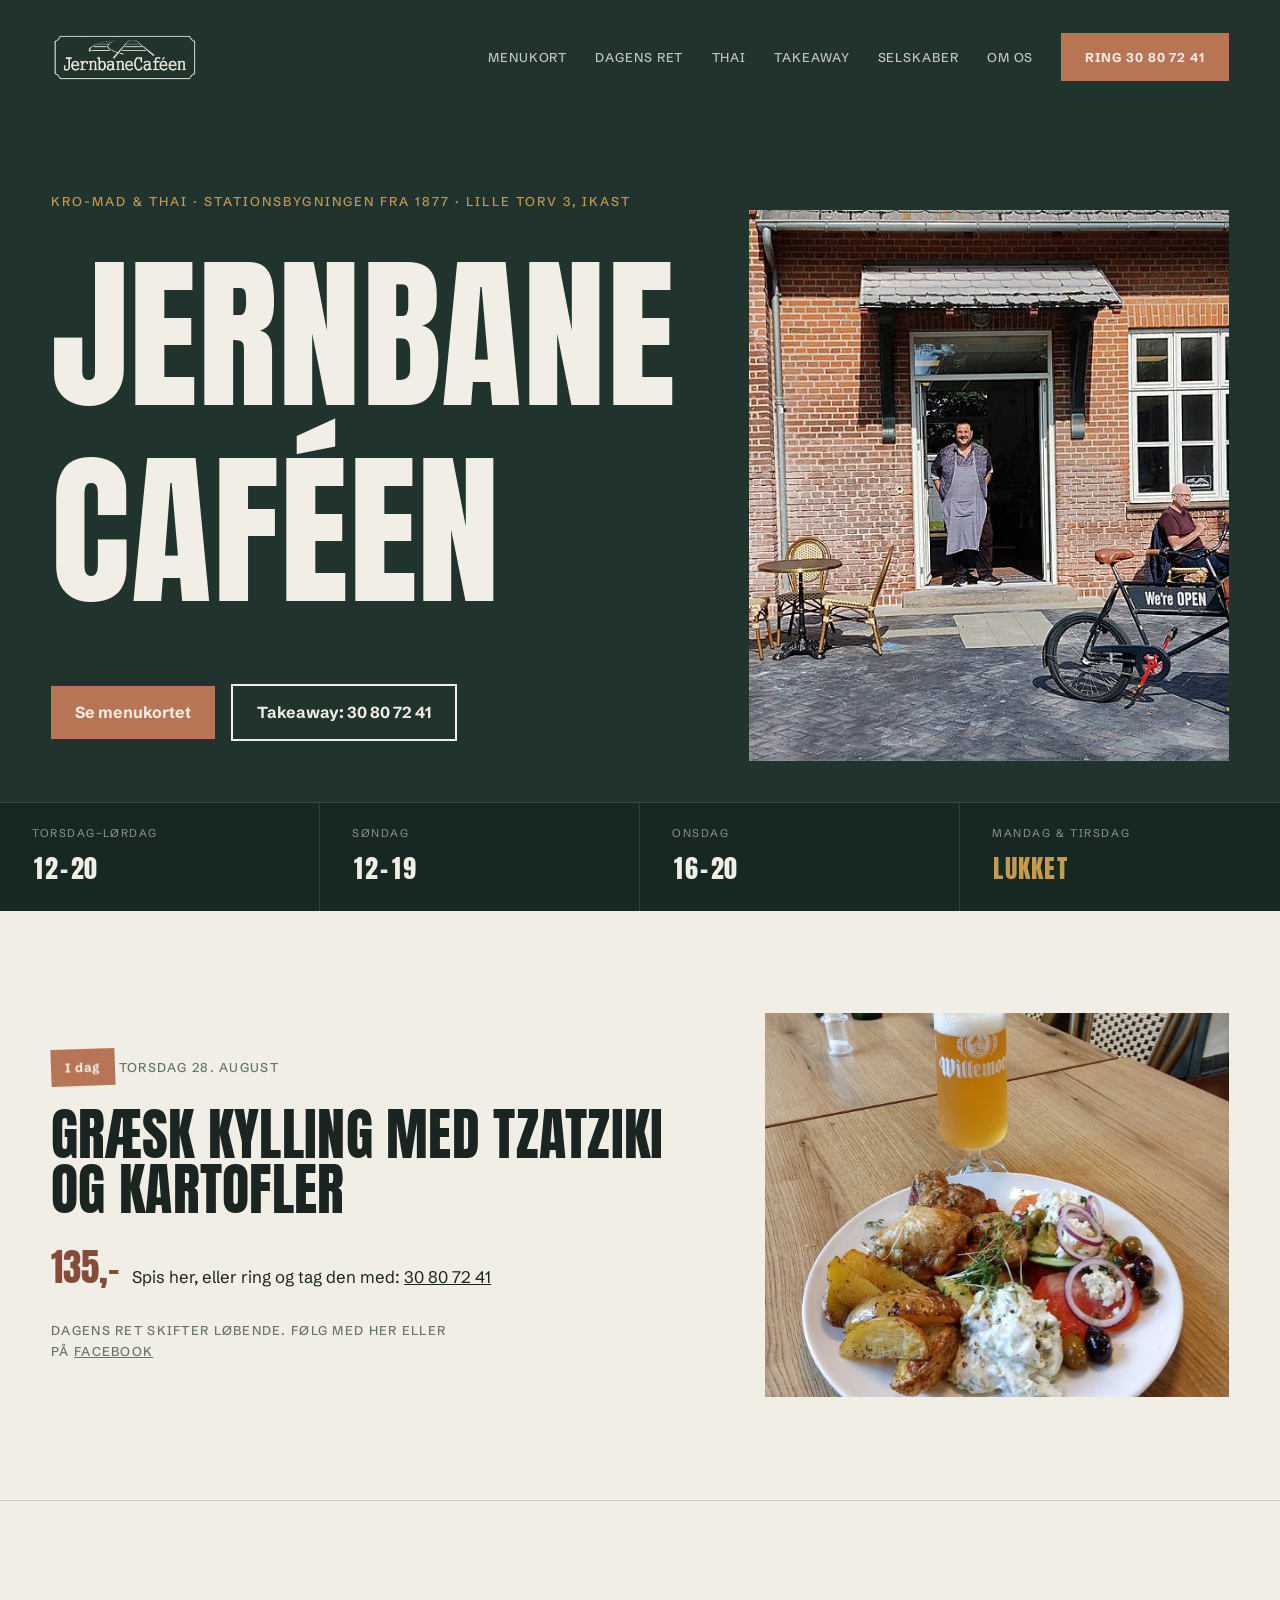
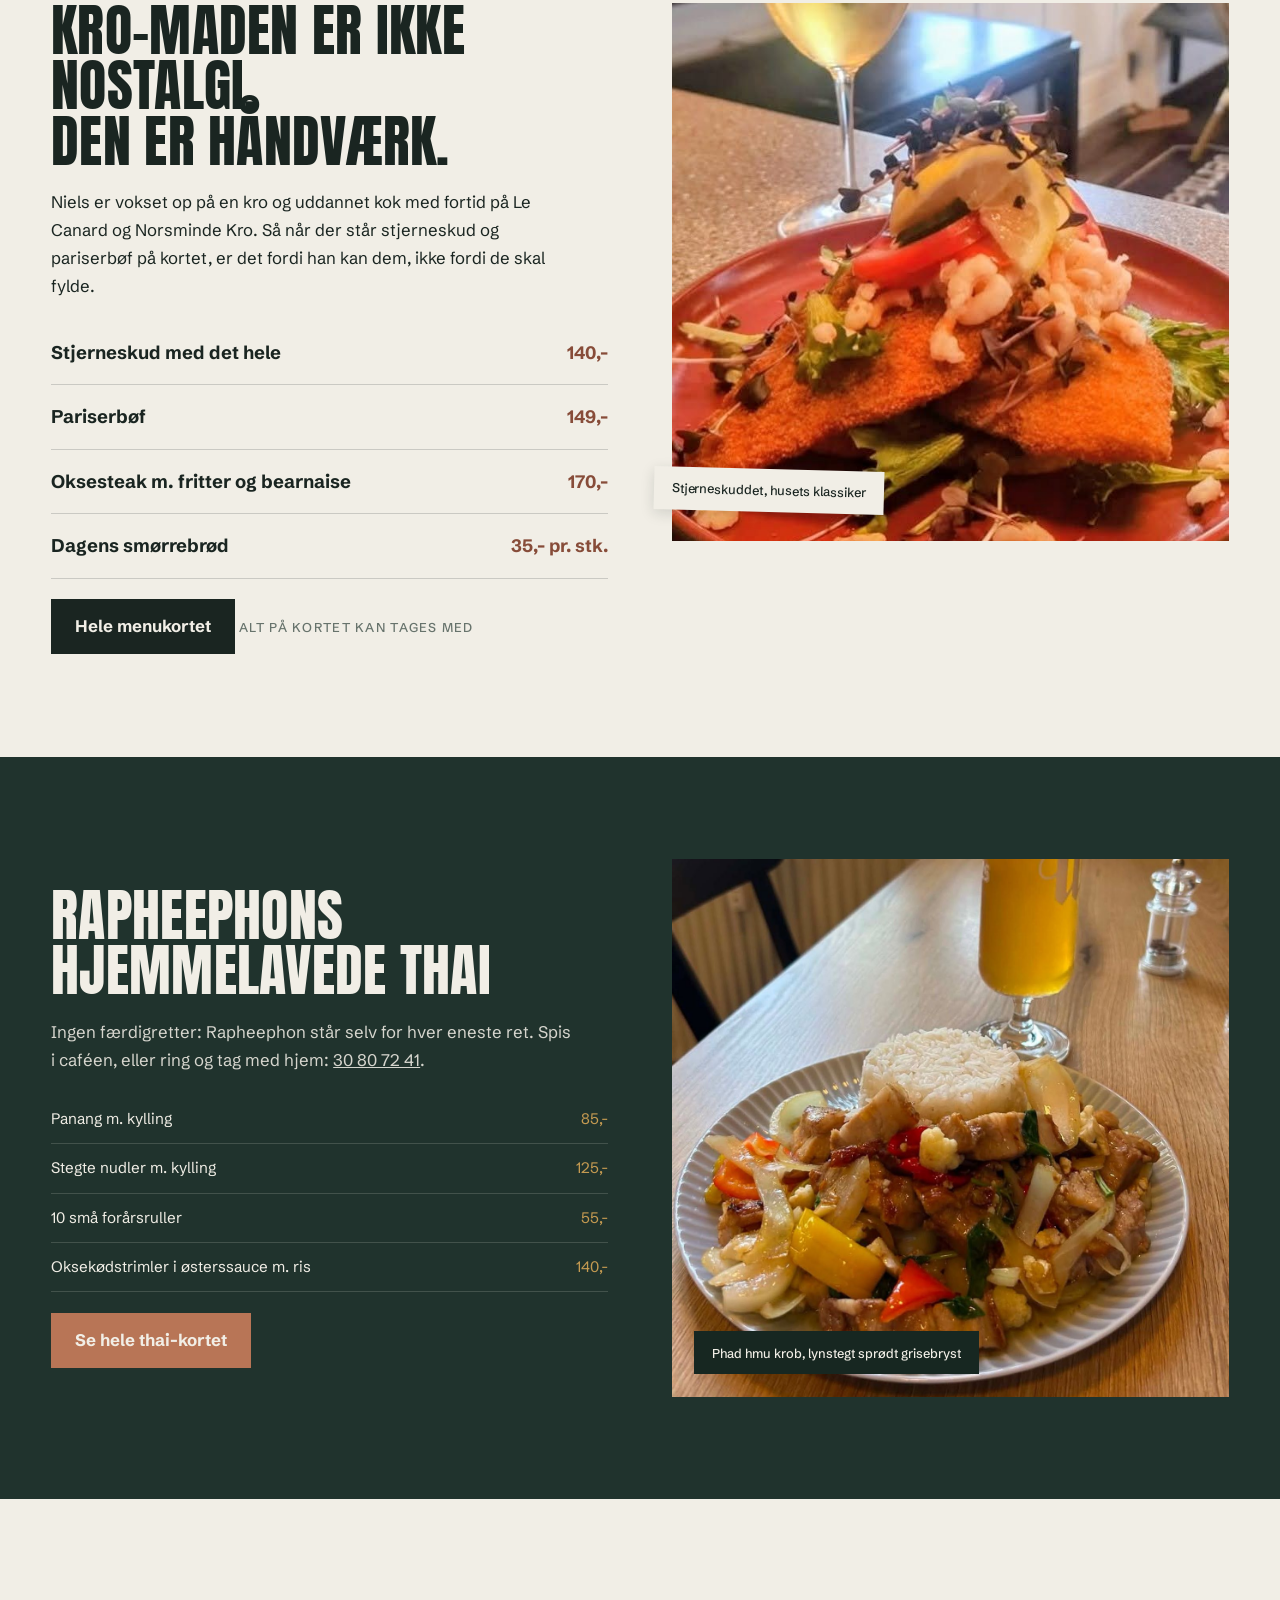
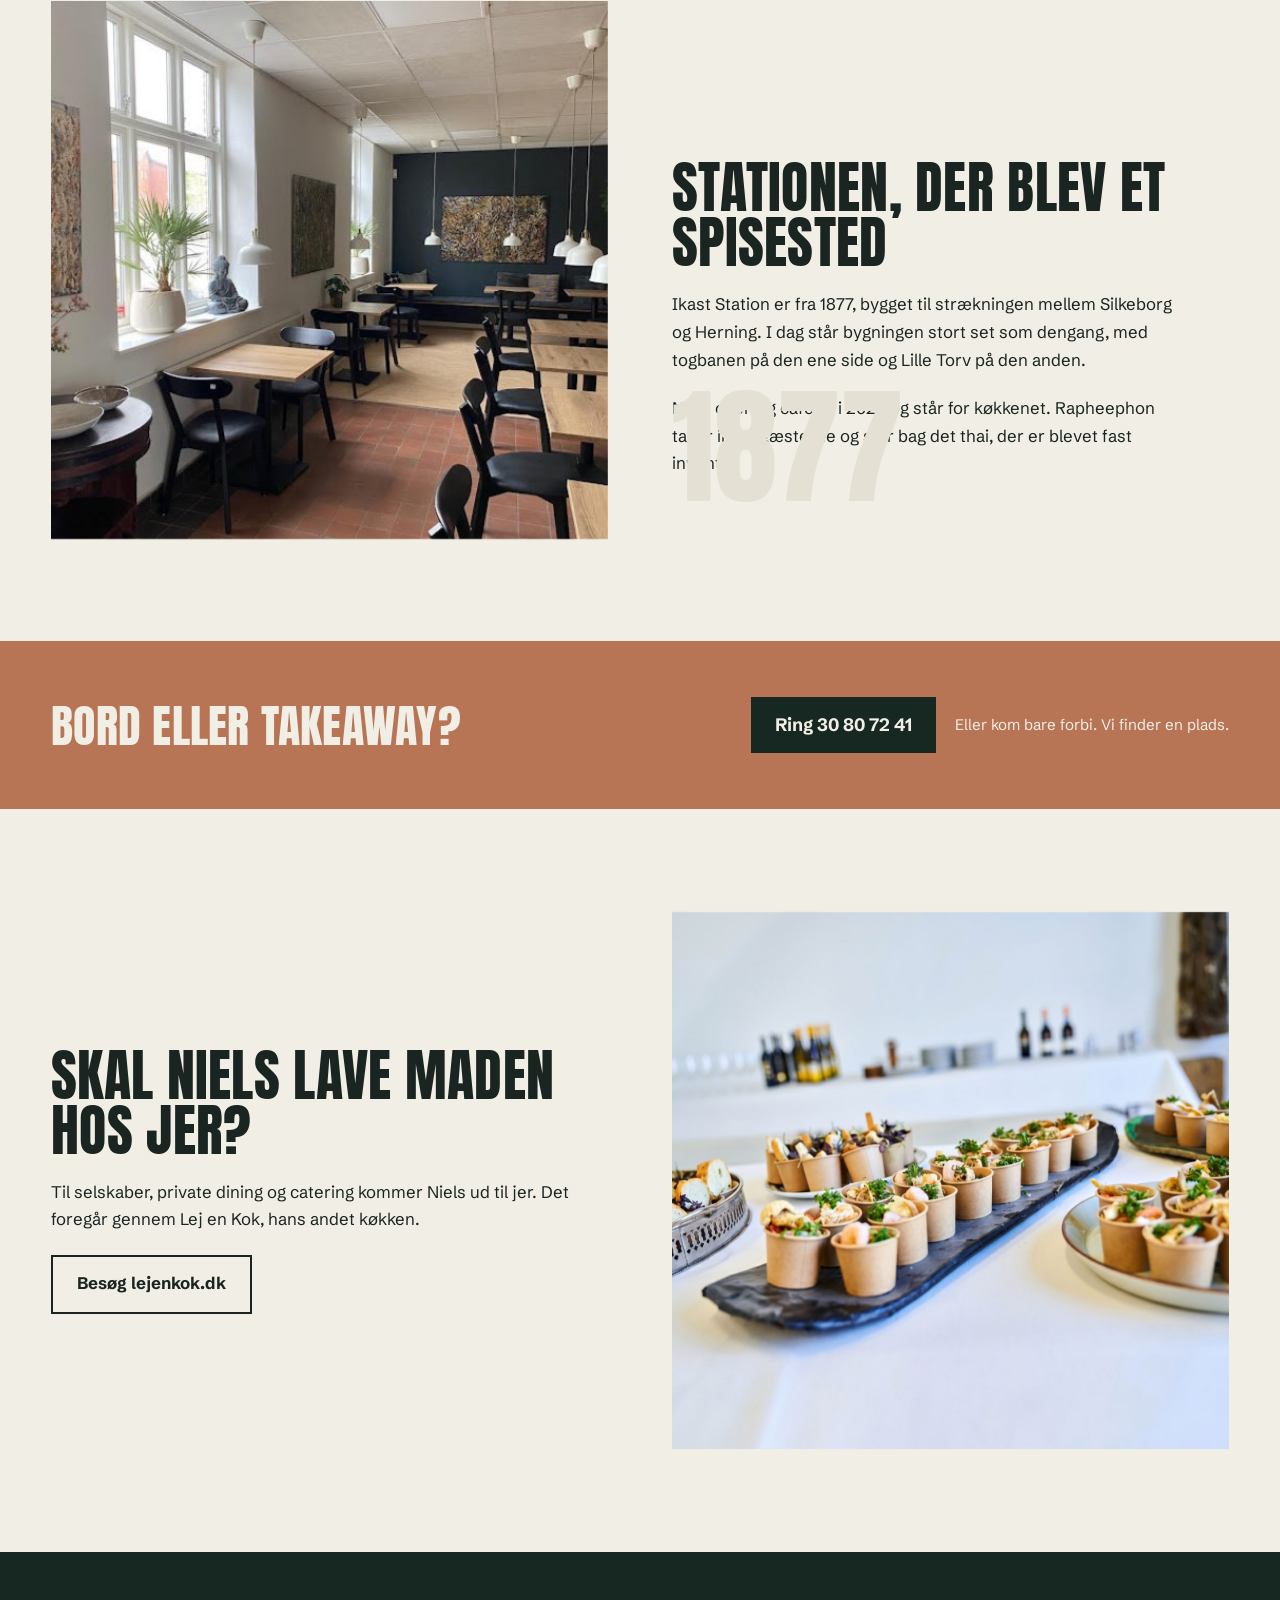
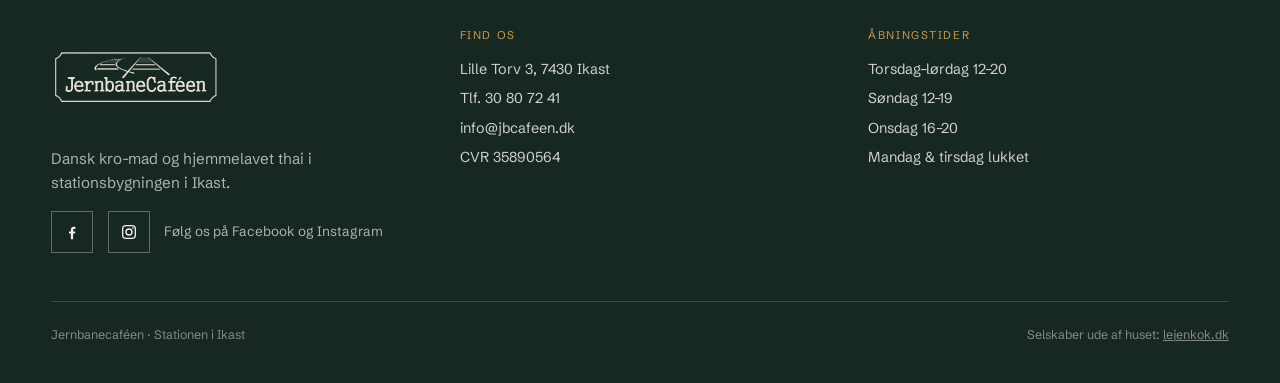
==== commit 2f16a7f0: "redesign: 1:1 med canvas-designet + mobil-varianter og animationer - Hero matcher Lucas' canvas-edit" ====
--- a/index.html
+++ b/index.html
@@ -12,12 +12,14 @@
 <a class="skip-link" href="#main">Spring til indhold</a>
 <header class="jb-header">
   <a class="jb-logo" href="index.html" aria-label="Jernbanecaféen, forside"><img src="billeder/jernbane-logo-creme.png" alt="Jernbanecaféen"></a>
+  <a class="jb-button jb-ring-mobil only-mobile" href="tel:+4530807241">Ring 30 80 72 41</a>
   <button class="jb-menu" type="button" aria-controls="jb-mobile-nav" aria-expanded="false">Menu</button>
   <nav class="jb-nav" aria-label="Hovednavigation">
     <a href="menu.html">Menukort</a>
     <a href="dagens-ret.html">Dagens ret</a>
     <a href="thai-mad-ikast.html">Thai</a>
     <a href="takeaway.html">Takeaway</a>
+    <a href="index.html#selskaber">Selskaber</a>
     <a href="om-os.html">Om os</a>
     <a class="jb-button" href="tel:+4530807241">Ring 30 80 72 41</a>
   </nav>
@@ -29,6 +31,7 @@
   <a href="dagens-ret.html">Dagens ret</a>
   <a href="thai-mad-ikast.html">Thai</a>
   <a href="takeaway.html">Takeaway</a>
+  <a href="index.html#selskaber">Selskaber</a>
   <a href="om-os.html">Om os</a>
   <a href="tel:+4530807241">Ring 30 80 72 41</a>
 </nav>
@@ -37,20 +40,21 @@
 
 <section class="s-hero" data-tone="dark">
   <div class="s-hero-inner">
-    <p class="jb-eyebrow s-hero-eyebrow">Kro-mad &amp; thai &middot; Stationsbygningen fra 1877 &middot; Lille Torv 3, Ikast</p>
-    <h1>Jernbane&shy;caf&eacute;en</h1>
+    <p class="jb-eyebrow s-hero-eyebrow"><span class="only-desktop">Kro-mad &amp; thai &middot; Stationsbygningen fra 1877 &middot; Lille Torv 3, Ikast</span><span class="only-mobile">Kro-mad &amp; thai &middot; Ikast &middot; 1877</span></p>
+    <h1>Jernbane<br>caf&eacute;en</h1>
     <div class="s-hero-media"><img src="billeder/2026/facade.jpg" alt="Jernbanecaféen i den gamle stationsbygning, Niels og Rapheephon i døren" fetchpriority="high"></div>
+    <p class="s-hero-intro only-mobile">Stjerneskud, pariserb&oslash;f og dagens ret. Og Rapheephons hjemmelavede thai. Spis her, eller tag maden med hjem.</p>
     <div class="s-hero-actions">
       <a class="jb-button" href="menu.html">Se menukortet</a>
       <a class="jb-button jb-button-outline" href="tel:+4530807241">Takeaway: 30 80 72 41</a>
-      <p class="s-hero-note">Kom bare forbi, du beh&oslash;ver ikke at bestille bord</p>
+      <p class="s-hero-note only-mobile">Kom bare forbi, ingen bordbestilling</p>
     </div>
   </div>
   <div class="s-tavle" aria-label="Åbningstider">
-    <div><p class="dag">Torsdag&ndash;l&oslash;rdag</p><p class="tid">12&ndash;20</p></div>
+    <div><p class="dag"><span class="only-desktop">Torsdag&ndash;l&oslash;rdag</span><span class="only-mobile">Tors&ndash;l&oslash;r</span></p><p class="tid">12&ndash;20</p></div>
     <div><p class="dag">S&oslash;ndag</p><p class="tid">12&ndash;19</p></div>
     <div><p class="dag">Onsdag</p><p class="tid">16&ndash;20</p></div>
-    <div><p class="dag">Mandag &amp; tirsdag</p><p class="tid lukket">Lukket</p></div>
+    <div><p class="dag"><span class="only-desktop">Mandag &amp; tirsdag</span><span class="only-mobile">Man &amp; tirs</span></p><p class="tid lukket">Lukket</p></div>
   </div>
 </section>
 
@@ -59,10 +63,11 @@
     <div class="s-copy reveal" data-cms="dagens-ret" data-cms-type="banner" aria-live="polite">
       <p><span class="jb-badge">I dag</span> <span class="jb-datestamp" data-cms-field="dato">Torsdag 28. august</span></p>
       <h2 id="dagensret-title" data-cms-field="ret">Gr&aelig;sk kylling med tzatziki og kartofler</h2>
-      <p><span class="jb-price" data-cms-field="pris">135,-</span> &nbsp; Spis her, eller ring og tag den med: <a href="tel:+4530807241">30 80 72 41</a></p>
-      <p class="jb-datestamp">Dagens ret skifter l&oslash;bende. F&oslash;lg med her eller p&aring; <a href="https://www.facebook.com/profile.php?id=100094077635043" target="_blank" rel="noopener">Facebook</a></p>
+      <p class="only-mobile dagensret-mobilfoto"><img src="billeder/2026/dagensret.jpg" alt="Dagens ret: græsk kylling med tzatziki og kartofler" style="width:100%;height:280px;object-fit:cover;object-position:center 60%;" loading="lazy" data-cms-field="billede"></p>
+      <p><span class="jb-price" data-cms-field="pris">135,-</span> &nbsp; <span class="only-desktop">Spis her, eller ring og tag den med: <a href="tel:+4530807241">30 80 72 41</a></span><span class="only-mobile">Spis her, eller ring: <a href="tel:+4530807241">30 80 72 41</a></span></p>
+      <p class="jb-datestamp"><span class="only-desktop">Dagens ret skifter l&oslash;bende. F&oslash;lg med her eller p&aring;</span><span class="only-mobile">Skifter l&oslash;bende. F&oslash;lg med her eller p&aring;</span> <a href="https://www.facebook.com/profile.php?id=100094077635043" target="_blank" rel="noopener">Facebook</a></p>
     </div>
-    <div class="reveal" data-delay="1"><img src="billeder/2026/dagensret.jpg" alt="Dagens ret: græsk kylling med tzatziki og kartofler" style="width:100%;height:clamp(260px,30vw,420px);object-fit:cover;object-position:center 60%;" loading="lazy" data-cms-field="billede"></div>
+    <div class="reveal only-desktop" data-delay="1"><img src="billeder/2026/dagensret.jpg" alt="Dagens ret: græsk kylling med tzatziki og kartofler" style="width:100%;height:clamp(260px,30vw,420px);object-fit:cover;object-position:center 60%;" loading="lazy" data-cms-field="billede"></div>
   </div>
 </section>
 
@@ -70,16 +75,16 @@
   <div class="jb-wrap s-split top">
     <div class="s-copy reveal">
       <h2 id="kromad-title">Kro-maden er ikke nostalgi.<br>Den er h&aring;ndv&aelig;rk.</h2>
-      <p>Niels er vokset op p&aring; en kro og uddannet kok med fortid p&aring; Le Canard og Norsminde Kro. S&aring; n&aring;r der st&aring;r stjerneskud og pariserb&oslash;f p&aring; kortet, er det fordi han kan dem, ikke fordi de skal fylde.</p>
+      <p><span class="only-desktop">Niels er vokset op p&aring; en kro og uddannet kok med fortid p&aring; Le Canard og Norsminde Kro. S&aring; n&aring;r der st&aring;r stjerneskud og pariserb&oslash;f p&aring; kortet, er det fordi han kan dem, ikke fordi de skal fylde.</span><span class="only-mobile">Niels er vokset op p&aring; en kro og uddannet kok med fortid p&aring; Le Canard og Norsminde Kro. S&aring; n&aring;r der st&aring;r stjerneskud p&aring; kortet, er det fordi han kan det.</span></p>
       <div class="jb-menuliste">
         <div class="row"><span class="navn">Stjerneskud med det hele</span><span class="pris">140,-</span></div>
         <div class="row"><span class="navn">Pariserb&oslash;f</span><span class="pris">149,-</span></div>
-        <div class="row"><span class="navn">Oksesteak m. fritter og bearnaise</span><span class="pris">170,-</span></div>
-        <div class="row"><span class="navn">Dagens sm&oslash;rrebr&oslash;d</span><span class="pris">35,- pr. stk.</span></div>
+        <div class="row"><span class="navn"><span class="only-desktop">Oksesteak m. fritter og bearnaise</span><span class="only-mobile">Oksesteak m. bearnaise</span></span><span class="pris">170,-</span></div>
+        <div class="row"><span class="navn">Dagens sm&oslash;rrebr&oslash;d</span><span class="pris"><span class="only-desktop">35,- pr. stk.</span><span class="only-mobile">35,-/stk.</span></span></div>
       </div>
-      <p><a class="jb-button jb-button-dark" href="menu.html">Hele menukortet</a> &nbsp; <span class="jb-datestamp">Alt p&aring; kortet kan tages med</span></p>
+      <p class="kromad-cta"><a class="jb-button jb-button-dark" href="menu.html">Hele menukortet</a> <span class="jb-datestamp">Alt p&aring; kortet kan tages med</span></p>
     </div>
-    <div class="figur reveal" data-delay="1">
+    <div class="figur reveal only-desktop" data-delay="1">
       <img src="billeder/2026/stjerneskud.jpg" alt="Stjerneskud med det hele" loading="lazy">
       <p class="chip tilt">Stjerneskuddet, husets klassiker</p>
     </div>
@@ -90,16 +95,17 @@
   <div class="jb-wrap s-split">
     <div class="s-copy reveal">
       <h2 id="thai-title">Rapheephons hjemmelavede thai</h2>
-      <p>Ingen f&aelig;rdigretter: Rapheephon st&aring;r selv for hver eneste ret. Spis i caf&eacute;en, eller ring og tag med hjem: <a href="tel:+4530807241">30 80 72 41</a>.</p>
-      <div class="jb-menuliste">
-        <div class="row"><span class="navn">Panang m. kylling</span><span class="pris">85,-</span></div>
-        <div class="row"><span class="navn">Stegte nudler m. kylling</span><span class="pris">125,-</span></div>
+      <p class="only-mobile thai-mobilfoto"><img src="billeder/2026/thai.jpg" alt="Phad hmu krob, lynstegt sprødt grisebryst med grønt og ris" loading="lazy" style="width:100%;height:240px;object-fit:cover;"></p>
+      <p><span class="only-desktop">Ingen f&aelig;rdigretter: Rapheephon st&aring;r selv for hver eneste ret. Spis i caf&eacute;en, eller ring og tag med hjem: <a href="tel:+4530807241">30 80 72 41</a>.</span><span class="only-mobile">Panang, stegte nudler og for&aring;rsruller, lavet fra bunden. Spis dem her, eller ring og tag dem med.</span></p>
+      <div class="jb-menuliste thin">
+        <div class="row"><span class="navn"><span class="only-desktop">Panang m. kylling</span><span class="only-mobile">Panang med kylling</span></span><span class="pris">85,-</span></div>
+        <div class="row"><span class="navn"><span class="only-desktop">Stegte nudler m. kylling</span><span class="only-mobile">Stegte nudler med kylling</span></span><span class="pris">125,-</span></div>
         <div class="row"><span class="navn">10 sm&aring; for&aring;rsruller</span><span class="pris">55,-</span></div>
-        <div class="row"><span class="navn">Oksek&oslash;dstrimler i &oslash;sterssauce m. ris</span><span class="pris">140,-</span></div>
+        <div class="row"><span class="navn"><span class="only-desktop">Oksek&oslash;dstrimler i &oslash;sterssauce m. ris</span><span class="only-mobile">Oksek&oslash;d i &oslash;sterssauce</span></span><span class="pris">140,-</span></div>
       </div>
-      <p><a class="jb-button" href="thai-mad-ikast.html">Se hele thai-kortet</a></p>
+      <p class="only-desktop"><a class="jb-button" href="thai-mad-ikast.html">Se hele thai-kortet</a></p>
     </div>
-    <div class="figur reveal" data-delay="1">
+    <div class="figur reveal only-desktop" data-delay="1">
       <img src="billeder/2026/thai.jpg" alt="Phad hmu krob, lynstegt sprødt grisebryst med grønt og ris" loading="lazy">
       <p class="chip dark">Phad hmu krob, lynstegt spr&oslash;dt grisebryst</p>
     </div>
@@ -112,14 +118,13 @@
     <div class="s-copy reveal" data-delay="1">
       <p class="jb-ghosttal" aria-hidden="true">1877</p>
       <h2 id="historie-title">Stationen, der blev et spisested</h2>
-      <p>Ikast Station er fra 1877, bygget til str&aelig;kningen mellem Silkeborg og Herning. I dag st&aring;r bygningen stort set som dengang, med togbanen p&aring; den ene side og Lille Torv p&aring; den anden.</p>
-      <p>Niels overtog caf&eacute;en i 2023 og st&aring;r for k&oslash;kkenet. Rapheephon tager imod g&aelig;sterne og st&aring;r bag det thai, der er blevet fast inventar.</p>
-      <p><a class="jb-ghostlink" href="om-os.html">L&aelig;s mere under Om os</a></p>
+      <p><span class="only-desktop">Ikast Station er fra 1877, bygget til str&aelig;kningen mellem Silkeborg og Herning. I dag st&aring;r bygningen stort set som dengang, med togbanen p&aring; den ene side og Lille Torv p&aring; den anden.</span><span class="only-mobile">Ikast Station er fra 1877. I dag st&aring;r bygningen stort set som dengang, med togbanen p&aring; den ene side og Lille Torv p&aring; den anden.</span></p>
+      <p><span class="only-desktop">Niels overtog caf&eacute;en i 2023 og st&aring;r for k&oslash;kkenet. Rapheephon tager imod g&aelig;sterne og st&aring;r bag det thai, der er blevet fast inventar.</span><span class="only-mobile">Niels overtog caf&eacute;en i 2023. Han har fortid p&aring; Le Canard og Norsminde Kro. Rapheephon tager imod g&aelig;sterne og st&aring;r bag det thai, der er blevet fast inventar.</span></p>
     </div>
   </div>
 </section>
 
-<section class="s-ctaband" data-tone="dark">
+<section class="s-ctaband only-desktop" data-tone="dark">
   <h2>Bord eller takeaway?</h2>
   <div class="cta-side">
     <a class="jb-button jb-button-dark" href="tel:+4530807241">Ring 30 80 72 41</a>
@@ -130,40 +135,11 @@
 <section class="jb-pad" data-tone="light" id="selskaber" aria-labelledby="selskab-title">
   <div class="jb-wrap s-split">
     <div class="s-copy reveal">
-      <p class="jb-eyebrow">Selskaber og private dining</p>
       <h2 id="selskab-title">Skal Niels lave maden hos jer?</h2>
-      <p>Til selskaber, private dining og catering kommer Niels ud til jer. Det foreg&aring;r gennem Lej en Kok, hans andet k&oslash;kken.</p>
+      <p><span class="only-desktop">Til selskaber, private dining og catering kommer Niels ud til jer. Det foreg&aring;r gennem Lej en Kok, hans andet k&oslash;kken.</span><span class="only-mobile">Til selskaber, private dining og catering kommer Niels ud til jer, gennem Lej en Kok.</span></p>
       <p><a class="jb-button jb-button-outline" href="https://lejenkok.dk/" style="color:var(--ink)!important">Bes&oslash;g lejenkok.dk</a></p>
     </div>
-    <div class="figur reveal" data-delay="1"><img src="billeder/2026/frokost.jpg" alt="Catering-anretninger, klar til servering" loading="lazy"></div>
-  </div>
-</section>
-
-<section class="jb-pad" data-tone="light" id="kontakt" aria-labelledby="contact-title">
-  <div class="jb-wrap jb-contact-grid">
-    <div class="s-copy reveal">
-      <p class="jb-eyebrow">Kom forbi</p>
-      <h2 id="contact-title">Ingen reservation n&oslash;dvendig</h2>
-      <p>Du er velkommen til bare at komme. Vil du v&aelig;re sikker p&aring; plads til et st&oslash;rre selskab, kan du skrive til os.</p>
-      <address class="jb-address">Lille Torv 3<br>7430 Ikast<br><br><a href="tel:+4530807241">30 80 72 41</a><br><a href="mailto:info@jbcafeen.dk">info@jbcafeen.dk</a></address>
-    </div>
-    <form class="jb-form reveal" data-delay="1" id="jb-contact-form" data-slug="jernbane-cafeen">
-      <div class="jb-form-grid">
-        <div class="jb-field"><label for="navn">Navn<input id="navn" name="navn" type="text" required minlength="2" maxlength="100" autocomplete="name"></label></div>
-        <div class="jb-field"><label for="email">Email<input id="email" name="email" type="email" required maxlength="150" autocomplete="email"></label></div>
-      </div>
-      <div class="jb-form-grid">
-        <div class="jb-field"><label for="telefon">Telefon<input id="telefon" name="telefon" type="tel" maxlength="20" autocomplete="tel"></label></div>
-        <div class="jb-field"><label for="dato">Dato<input id="dato" name="dato" type="date"></label></div>
-      </div>
-      <div class="jb-form-grid">
-        <div class="jb-field"><label for="antal">Antal g&aelig;ster<input id="antal" name="antal" type="number" min="1" max="200" inputmode="numeric"></label></div>
-        <div class="jb-field jb-honeypot"><label for="website">Website<input id="website" name="website" type="text" tabindex="-1" autocomplete="off"></label></div>
-      </div>
-      <div class="jb-field"><label for="besked">Hvad kan vi hj&aelig;lpe med?<textarea id="besked" name="besked" required minlength="10" maxlength="2000"></textarea></label></div>
-      <button class="jb-button jb-button-dark" type="submit">Send besked</button>
-      <p class="jb-feedback" role="status" aria-live="polite"></p>
-    </form>
+    <div class="figur reveal only-desktop" data-delay="1"><img src="billeder/2026/cups.jpg" alt="Catering-anretninger i bægre, klar til servering" loading="lazy"></div>
   </div>
 </section>
 
@@ -173,30 +149,32 @@
   <div class="jb-footer-grid">
     <div>
       <a class="jb-footer-logo" href="index.html" aria-label="Jernbanecaféen, forside"><img src="billeder/jernbane-logo-creme.png" alt="Jernbanecaféen"></a>
-      <p class="om">Dansk kro-mad og hjemmelavet thai i stationsbygningen i Ikast.</p>
+      <p class="om only-desktop">Dansk kro-mad og hjemmelavet thai i stationsbygningen i Ikast.</p>
       <div class="jb-some">
         <a href="https://www.facebook.com/profile.php?id=100094077635043" target="_blank" rel="noopener" aria-label="Jernbanecaféen på Facebook"><svg width="18" height="18" viewBox="0 0 24 24" aria-hidden="true"><path d="M13.5 21.5v-7.4h2.5l.4-2.9h-2.9V9.3c0-.85.24-1.43 1.46-1.43h1.55V5.27c-.27-.04-1.19-.12-2.26-.12-2.24 0-3.77 1.37-3.77 3.88v2.17H8v2.9h2.47v7.4z" fill="currentColor"></path></svg></a>
         <a href="https://www.instagram.com/jernbanecafeen_7430_ikast/" target="_blank" rel="noopener" aria-label="Jernbanecaféen på Instagram"><svg width="18" height="18" viewBox="0 0 24 24" fill="none" stroke="currentColor" stroke-width="1.8" aria-hidden="true"><rect x="3.5" y="3.5" width="17" height="17" rx="4.5"></rect><circle cx="12" cy="12" r="4"></circle><circle cx="17.2" cy="6.8" r="1.1" fill="currentColor" stroke="none"></circle></svg></a>
-        <span class="txt">F&oslash;lg os p&aring; Facebook og Instagram</span>
+        <span class="txt"><span class="only-desktop">F&oslash;lg os p&aring; Facebook og Instagram</span><span class="only-mobile">F&oslash;lg os her</span></span>
       </div>
     </div>
     <div class="kol">
-      <p class="t">Find os</p>
+      <p class="t only-desktop">Find os</p>
       Lille Torv 3, 7430 Ikast<br>
       <a href="tel:+4530807241">Tlf. 30 80 72 41</a><br>
       <a href="mailto:info@jbcafeen.dk">info@jbcafeen.dk</a><br>
       CVR 35890564
     </div>
     <div class="kol">
-      <p class="t">&Aring;bningstider</p>
-      Torsdag&ndash;l&oslash;rdag 12&ndash;20<br>
+      <p class="t only-desktop">&Aring;bningstider</p>
+      <span class="only-desktop">Torsdag&ndash;l&oslash;rdag 12&ndash;20<br>
       S&oslash;ndag 12&ndash;19<br>
       Onsdag 16&ndash;20<br>
-      Mandag &amp; tirsdag lukket
+      Mandag &amp; tirsdag lukket</span>
+      <span class="only-mobile">Ons 16&ndash;20 &middot; Tors&ndash;l&oslash;r 12&ndash;20 &middot; S&oslash;n 12&ndash;19<br>
+      Mandag og tirsdag lukket</span>
     </div>
   </div>
   <div class="jb-footer-bund">
-    <span>Jernbanecaf&eacute;en &middot; Stationen i Ikast</span>
+    <span class="only-desktop">Jernbanecaf&eacute;en &middot; Stationen i Ikast</span>
     <span>Selskaber ude af huset: <a href="https://lejenkok.dk/">lejenkok.dk</a></span>
   </div>
 </footer>
--- a/jernbane-2026.css
+++ b/jernbane-2026.css
@@ -71,13 +71,16 @@
 .s-hero { position: relative; background: var(--forest); color: var(--linen); overflow: hidden; }
 .s-hero-inner { position: relative; padding: clamp(2.5rem, 6vw, 5.5rem) clamp(1.25rem, 4vw, 3.5rem) 0; }
 .s-hero-eyebrow { color: var(--brass); margin-bottom: clamp(.9rem, 2vw, 1.6rem); }
-.s-hero h1 { color: var(--linen); max-width: 12ch; }
-.s-hero-media { position: absolute; right: clamp(1.25rem, 4vw, 3.5rem); top: clamp(4.5rem, 9vw, 7.5rem); width: min(37vw, 530px); aspect-ratio: 1 / 1; }
+.s-hero h1 { color: var(--linen); font-size: clamp(3.2rem, 13vw, 11.75rem); line-height: 1.18; }
+.s-hero-media { position: absolute; right: clamp(1.25rem, 4vw, 3.5rem); top: clamp(4.5rem, 8vw, 6rem); width: min(37.5vw, 540px); aspect-ratio: 540 / 620; }
 .s-hero-media img { width: 100%; height: 100%; object-fit: cover; object-position: 62% center; }
+.s-hero-intro { font-size: 1rem; line-height: 1.55; color: rgba(241,238,230,.85); }
 .s-hero-actions { display: flex; flex-wrap: wrap; align-items: center; gap: 1rem; max-width: 56%; padding: clamp(2rem, 4.5vw, 3.4rem) 0 clamp(2.4rem, 5vw, 3.8rem); }
-.s-hero-note { display: flex; align-items: center; gap: .8rem; font-size: .9rem; color: var(--brass); font-weight: 500; }
-.s-hero-note::before { content: ""; width: 34px; height: 2px; background: var(--brass); }
+.s-hero-note { display: flex; align-items: center; gap: .8rem; font-size: .78rem; color: var(--brass); font-weight: 500; }
+.s-hero-note::before { content: ""; width: 26px; height: 2px; background: var(--brass); }
 .jb-ghostlink { color: inherit; }
+.s-copy p.jb-datestamp { font-size: .8rem; }
+.s-copy p.jb-eyebrow { font-size: .8rem; }
 
 /* Togtavlen */
 .s-tavle { position: relative; z-index: 2; display: grid; grid-template-columns: repeat(4, minmax(0, 1fr)); background: var(--forest-deep); border-top: 1px solid var(--line-cream); }
@@ -101,9 +104,12 @@
 .jb-menuliste .row:hover { border-bottom-color: var(--copper); }
 .jb-menuliste .navn { font-size: 1.15rem; font-weight: 700; }
 .jb-menuliste .note { font-size: .9rem; color: var(--muted); font-weight: 400; display: block; }
-.jb-menuliste .pris { font-weight: 700; color: var(--copper-deep); white-space: nowrap; }
+.jb-menuliste .pris { font-weight: 700; font-size: 1.125rem; color: var(--copper-deep); white-space: nowrap; }
 .on-dark .jb-menuliste .row { border-bottom-color: var(--line-cream); }
 .on-dark .jb-menuliste .pris { color: var(--brass); }
+.jb-menuliste.thin .row { padding: .75rem 0; }
+.jb-menuliste.thin .navn { font-size: .95rem; font-weight: 400; }
+.jb-menuliste.thin .pris { font-size: .95rem; font-weight: 400; }
 
 /* Sektioner generelt */
 .s-split { display: grid; grid-template-columns: repeat(2, minmax(0, 1fr)); gap: clamp(2rem, 5vw, 4.5rem); align-items: center; }
@@ -119,20 +125,22 @@
 .figur .chip.tilt { left: -1.1rem; bottom: 1.8rem; transform: rotate(1.5deg); box-shadow: 0 4px 14px rgba(26,37,33,.15); }
 
 /* 1877-tal */
-.jb-ghosttal { font-family: var(--display); font-size: clamp(4.5rem, 10vw, 9.5rem); line-height: 1; color: var(--linen-2); }
-.jb-ghosttal + h2 { margin-top: calc(clamp(4.5rem, 10vw, 9.5rem) * -.4); }
+p.jb-ghosttal { font-family: var(--display); font-size: clamp(4.5rem, 10vw, 9.5rem); line-height: 1; color: var(--linen-2); }
+p.jb-ghosttal + h2 { margin-top: calc(clamp(4.5rem, 10vw, 9.5rem) * -.4); }
 
 /* CTA-bånd */
 .s-ctaband { background: var(--copper); color: var(--linen); display: flex; flex-wrap: wrap; align-items: center; justify-content: space-between; gap: 1.6rem; padding: clamp(2.2rem, 5vw, 3.5rem) clamp(1.25rem, 4vw, 3.5rem); }
 .s-ctaband h2 { font-size: clamp(1.9rem, 3.6vw, 3.2rem); }
 .s-ctaband .cta-side { display: flex; align-items: center; gap: 1.2rem; flex-wrap: wrap; }
 .s-ctaband .cta-note { font-size: .95rem; max-width: 22rem; line-height: 1.5; }
+.s-ctaband .jb-button-dark { background: var(--forest-deep); font-size: 1.125rem; }
+.h2-sm { font-size: clamp(1.9rem, 3.9vw, 3.5rem); }
 
 /* Nummererede trin (takeaway) */
 .jb-steps { display: grid; grid-template-columns: repeat(3, minmax(0, 1fr)); gap: clamp(1.6rem, 4vw, 3rem); }
 .jb-steps > div { border-top: 3px solid var(--brass); padding-top: 1.4rem; display: flex; flex-direction: column; gap: .8rem; }
 .jb-steps .nr { font-family: var(--display); font-size: 3.4rem; line-height: 1; color: var(--brass); }
-.jb-steps h3 { font-size: 1.5rem; }
+.jb-steps h3 { font-size: 1.875rem; }
 .jb-steps p { color: rgba(241,238,230,.82); font-size: .98rem; line-height: 1.6; }
 
 /* Tilvalg-boks + menusektion-headers */
@@ -187,21 +195,62 @@
 .no-anim .reveal { opacity: 1; transform: none; transition: none; }
 @media (prefers-reduced-motion: reduce) { .reveal { opacity: 1; transform: none; transition: none; } }
 
+/* Ken Burns: billeder glider på plads sammen med reveal */
+.figur.reveal img, .s-dagensret .reveal img { transform: scale(1.06); transition: transform 1.2s var(--ease); }
+.figur.reveal.is-visible img, .s-dagensret .reveal.is-visible img { transform: none; }
+
+/* "I dag"-badget stemples på når dagens ret reveales */
+.reveal.is-visible .jb-badge { animation: jbStamp .35s cubic-bezier(.34, 1.56, .64, 1) both; }
+@keyframes jbStamp { from { transform: scale(1.6) rotate(-8deg); opacity: 0; } to { transform: scale(1) rotate(-2deg); opacity: 1; } }
+
+/* Togtavle-split-flap: faste tegnslots så tallene klapper på plads uden jitter */
+.s-tavle .tid span { display: inline-block; min-width: .5em; text-align: center; }
+
+.no-anim .reveal img, .no-anim .jb-badge { transform: none; transition: none; animation: none !important; }
+@media (prefers-reduced-motion: reduce) { .reveal img, .jb-badge { transform: none; transition: none; animation: none !important; } }
+
 /* ---------- Responsivt ---------- */
 @media (max-width: 980px) {
   .jb-nav { display: none; }
   .jb-menu { display: inline-block; }
-  .s-hero-media { position: static; width: 100%; aspect-ratio: 16 / 9; margin-top: 1.6rem; }
-  .s-hero h1 { max-width: none; }
-  .s-hero-actions { max-width: none; flex-direction: column; align-items: stretch; }
+  .only-desktop { display: none !important; }
+  .jb-logo { width: 118px; }
+  .jb-ring-mobil { display: inline-block; margin-left: auto; padding: .7rem .9rem; font-size: .75rem; }
+  .s-hero-inner { padding-top: 1.6rem; }
+  .s-hero-media { position: static; width: 100%; aspect-ratio: auto; height: 235px; margin-top: 1.25rem; }
+  .s-hero h1 { font-size: clamp(3.6rem, 20.5vw, 5rem); line-height: 1.15; }
+  .s-hero-intro { padding-top: 1.5rem; }
+  .s-hero-actions { max-width: none; flex-direction: column; align-items: stretch; padding-top: 1.1rem; padding-bottom: 2.1rem; gap: .75rem; }
   .s-hero-actions .jb-button, .s-hero-actions .jb-button-outline { text-align: center; }
+  .s-hero-note { padding-top: .4rem; }
   .s-tavle { grid-template-columns: repeat(2, minmax(0, 1fr)); }
   .s-tavle > div:nth-child(2n) { border-right: 0; }
   .s-tavle > div:nth-child(-n+2) { border-bottom: 1px solid rgba(241,238,230,.12); }
+  h2 { font-size: 2rem; }
+  #kromad-title { font-size: 2.125rem; }
+  #dagensret-title { font-size: 2.75rem; line-height: .95; }
+  .jb-price { font-size: 1.625rem; }
+  .jb-eyebrow { font-size: .6875rem; }
+  .jb-menuliste .navn { font-size: 1.0625rem; }
+  .jb-menuliste .pris { font-size: 1rem; }
+  .jb-menuliste.thin .navn, .jb-menuliste.thin .pris { font-size: .875rem; }
+  .thai-mobilfoto img, .dagensret-mobilfoto img { max-width: none; }
+  .kromad-cta { display: flex; flex-direction: column; gap: .75rem; text-align: center; margin-top: .6rem; }
+  .kromad-cta .jb-button { width: 100%; }
+  p.jb-ghosttal { font-size: 4.5rem; }
+  p.jb-ghosttal + h2 { margin-top: -1.875rem; }
   .s-dagensret-grid, .s-split, .jb-contact-grid, .jb-form-grid { grid-template-columns: 1fr; }
   .jb-steps { grid-template-columns: 1fr; }
-  .jb-footer-grid { grid-template-columns: 1fr; }
   .figur img { height: clamp(240px, 60vw, 380px); }
   .figur .chip.tilt { left: 1rem; }
   .s-ctaband { flex-direction: column; align-items: flex-start; }
+  .jb-footer-grid { display: flex; flex-direction: column; gap: 1.25rem; }
+  .jb-footer-grid > div:first-child { display: contents; }
+  .jb-footer-logo { order: 1; width: 150px; }
+  .jb-footer .kol { order: 2; font-size: .8125rem; line-height: 2; }
+  .jb-some { order: 3; margin-top: .3rem; }
+  .jb-footer-bund { justify-content: flex-start; font-size: .6875rem; }
 }
+
+/* Vis/skjul-mønster: skjul kun — elementerne beholder deres egen display */
+@media (min-width: 981px) { .only-mobile { display: none !important; } }
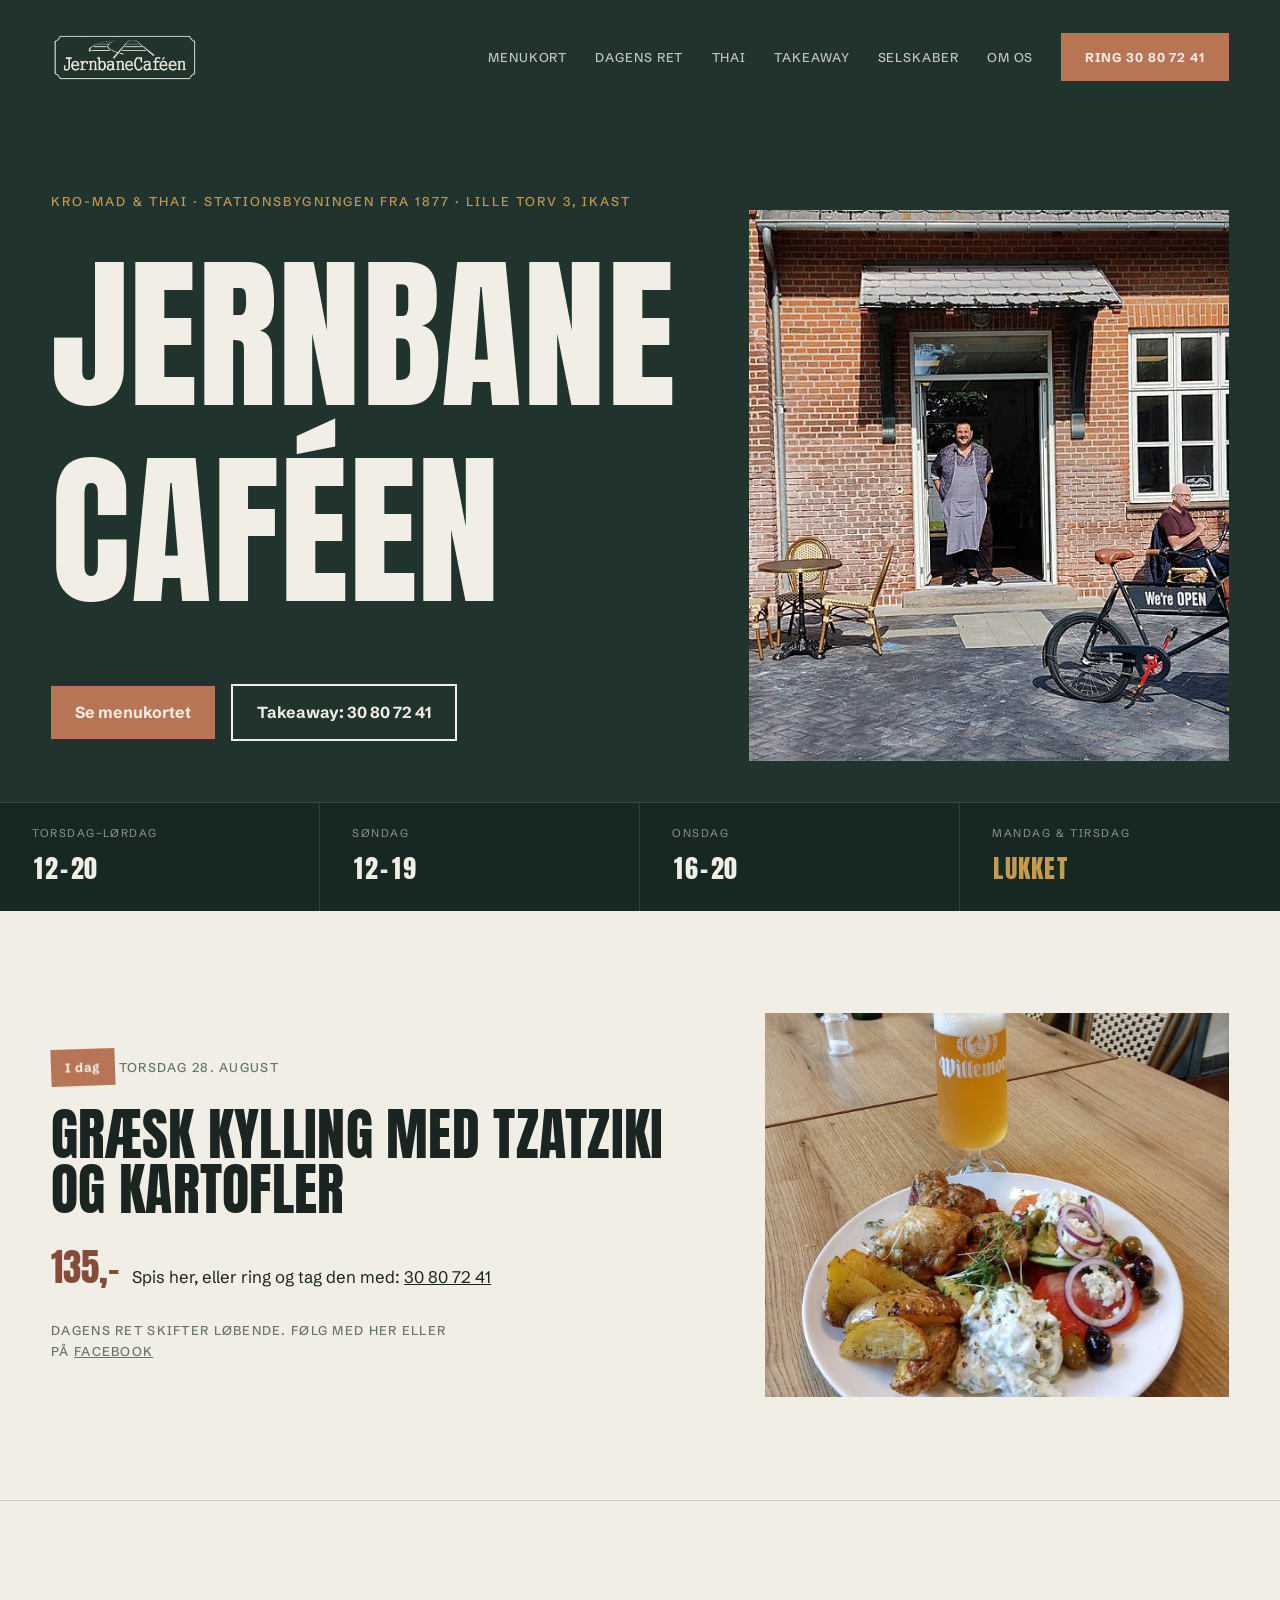
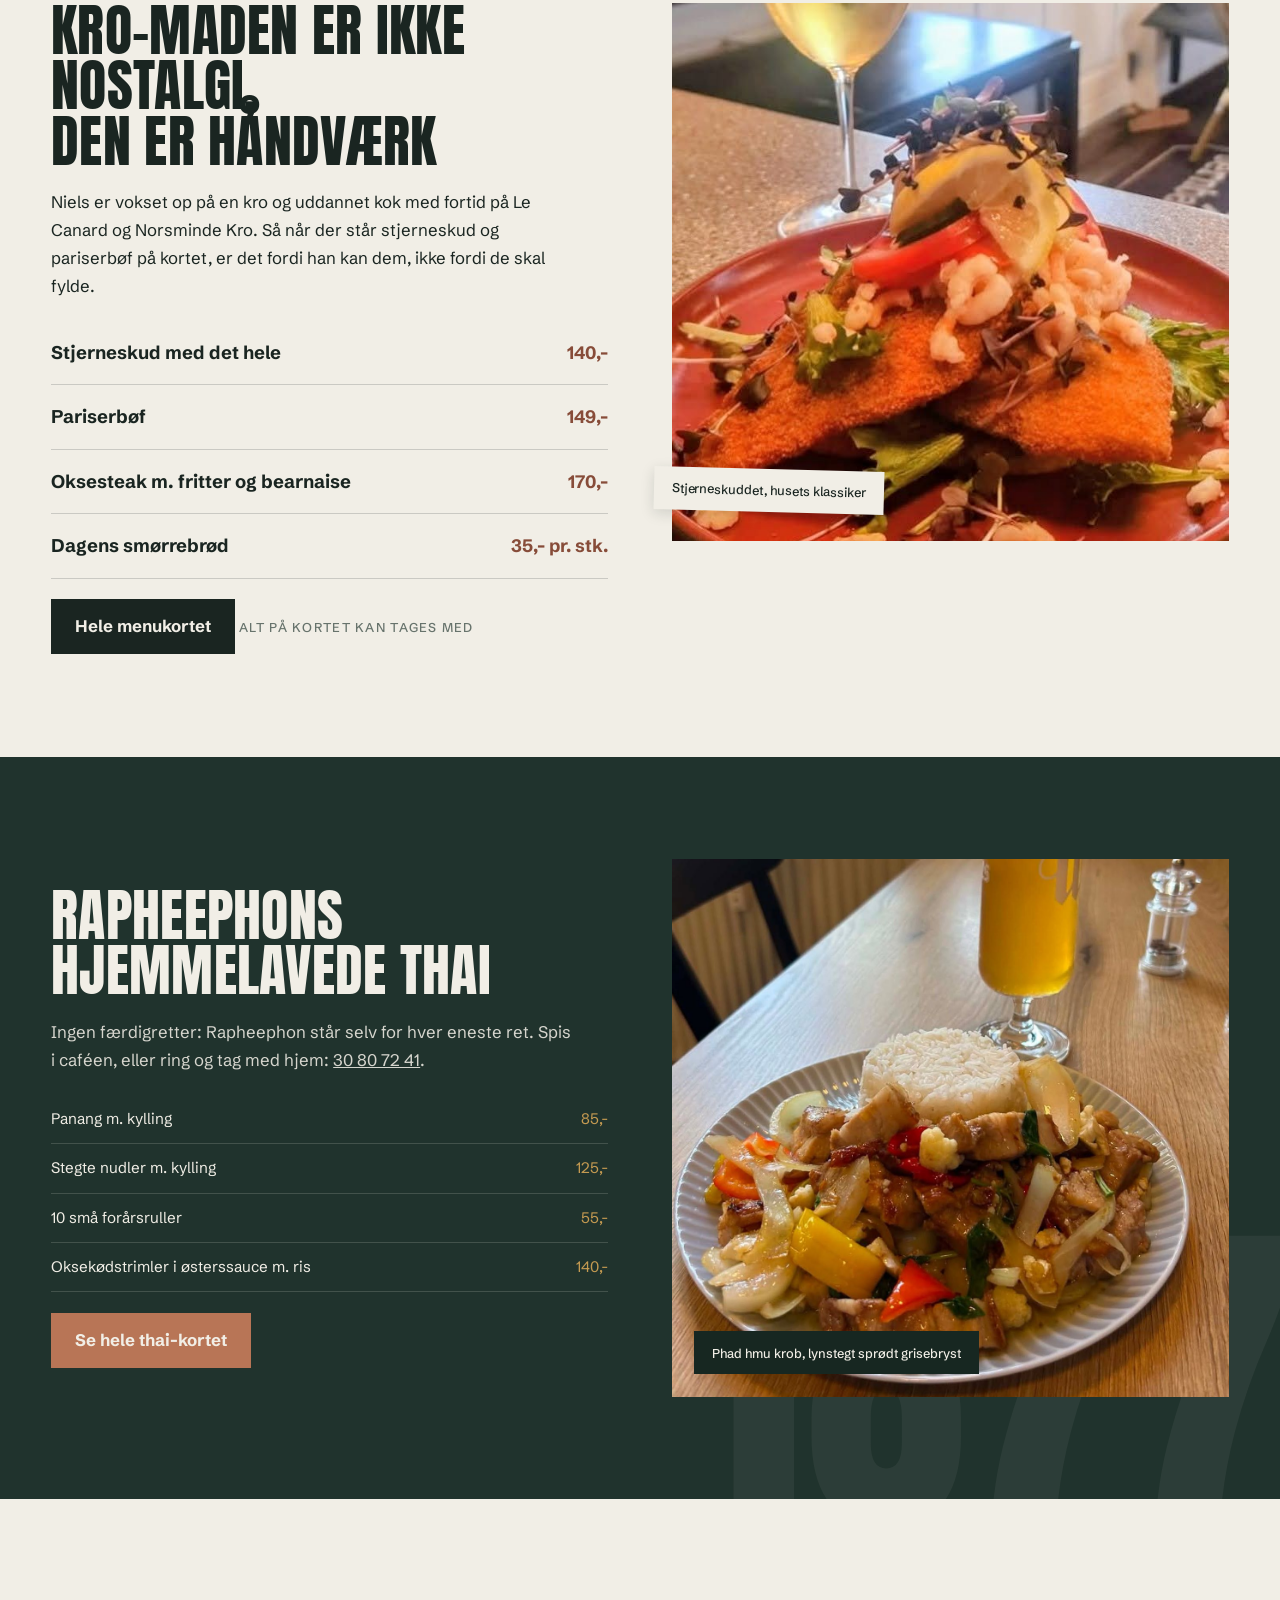
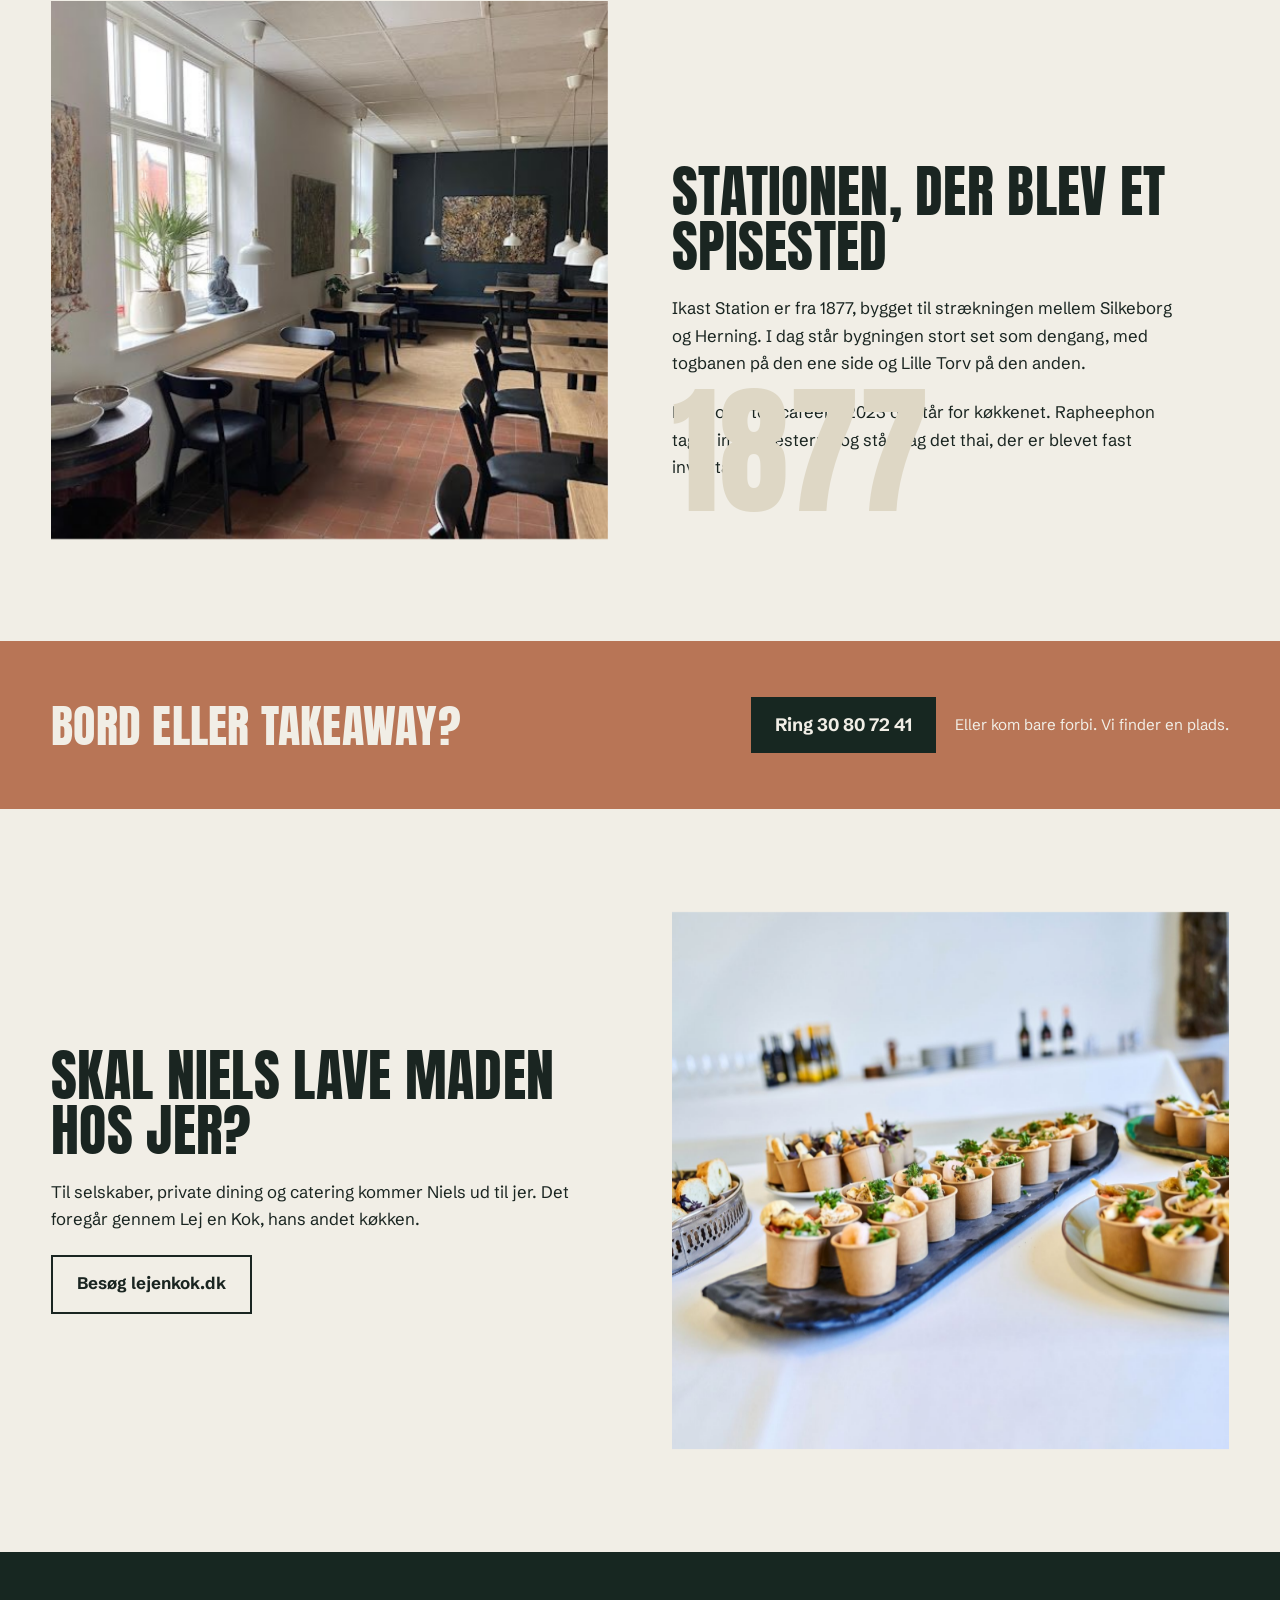
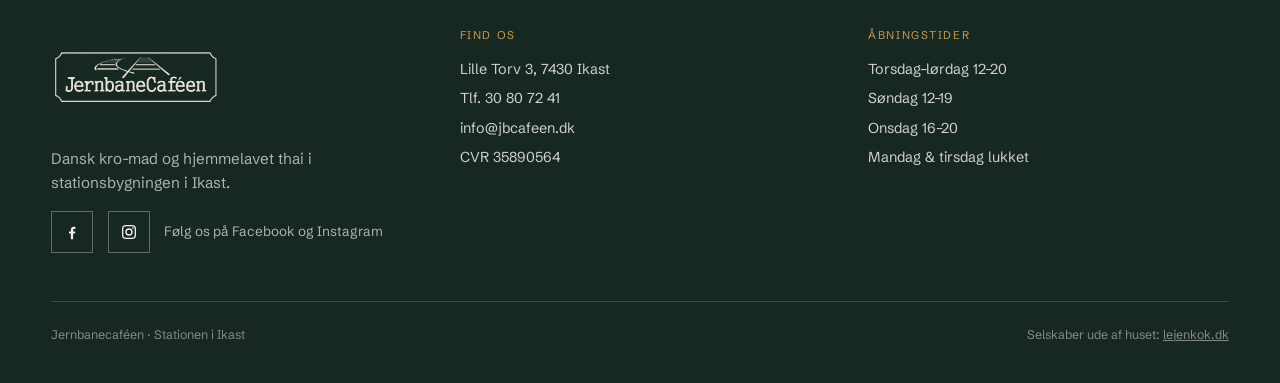
==== commit 86b251fe: "fix: 1877-motiv, tegnsaetning og navbar-detaljer fra Lucas' review - Kromad-h2 omskrevet til "nostal" ====
--- a/index.html
+++ b/index.html
@@ -74,7 +74,7 @@
 <section class="jb-pad" data-tone="light" aria-labelledby="kromad-title">
   <div class="jb-wrap s-split top">
     <div class="s-copy reveal">
-      <h2 id="kromad-title">Kro-maden er ikke nostalgi.<br>Den er h&aring;ndv&aelig;rk.</h2>
+      <h2 id="kromad-title">Kro-maden er ikke nostalgi,<br>den er h&aring;ndv&aelig;rk</h2>
       <p><span class="only-desktop">Niels er vokset op p&aring; en kro og uddannet kok med fortid p&aring; Le Canard og Norsminde Kro. S&aring; n&aring;r der st&aring;r stjerneskud og pariserb&oslash;f p&aring; kortet, er det fordi han kan dem, ikke fordi de skal fylde.</span><span class="only-mobile">Niels er vokset op p&aring; en kro og uddannet kok med fortid p&aring; Le Canard og Norsminde Kro. S&aring; n&aring;r der st&aring;r stjerneskud p&aring; kortet, er det fordi han kan det.</span></p>
       <div class="jb-menuliste">
         <div class="row"><span class="navn">Stjerneskud med det hele</span><span class="pris">140,-</span></div>
@@ -91,7 +91,8 @@
   </div>
 </section>
 
-<section class="on-dark jb-pad" data-tone="dark" aria-labelledby="thai-title">
+<section class="on-dark jb-pad jb-har-ghost" data-tone="dark" aria-labelledby="thai-title">
+  <p class="jb-ghostbg" aria-hidden="true">1877</p>
   <div class="jb-wrap s-split">
     <div class="s-copy reveal">
       <h2 id="thai-title">Rapheephons hjemmelavede thai</h2>
--- a/jernbane-2026.css
+++ b/jernbane-2026.css
@@ -46,6 +46,7 @@
 /* ---------- Header ---------- */
 .jb-header { position: sticky; top: 0; z-index: 40; display: flex; align-items: center; justify-content: space-between; gap: 1rem; min-height: 78px; padding: .7rem clamp(1.25rem, 4vw, 3.5rem); color: var(--linen); background: var(--forest); transition: background .25s ease, color .25s ease; }
 .jb-header.is-light { background: var(--linen); color: var(--ink); box-shadow: 0 1px 0 var(--line); }
+.jb-header.is-scrolled:not(.is-light) { box-shadow: 0 1px 0 rgba(241, 238, 230, .18); }
 .jb-logo { width: 148px; flex: none; }
 .jb-logo img { width: 100%; height: auto; }
 .jb-nav { display: flex; align-items: center; gap: clamp(.9rem, 2.2vw, 2rem); font-size: .8rem; letter-spacing: .07em; text-transform: uppercase; font-weight: 500; }
@@ -125,8 +126,13 @@
 .figur .chip.tilt { left: -1.1rem; bottom: 1.8rem; transform: rotate(1.5deg); box-shadow: 0 4px 14px rgba(26,37,33,.15); }
 
 /* 1877-tal */
-p.jb-ghosttal { font-family: var(--display); font-size: clamp(4.5rem, 10vw, 9.5rem); line-height: 1; color: var(--linen-2); }
-p.jb-ghosttal + h2 { margin-top: calc(clamp(4.5rem, 10vw, 9.5rem) * -.4); }
+p.jb-ghosttal { font-family: var(--display); font-size: clamp(4.5rem, 11vw, 10.5rem); line-height: 1; color: #ded7c5; }
+p.jb-ghosttal + h2 { margin-top: calc(clamp(4.5rem, 11vw, 10.5rem) * -.4); }
+
+/* 1877 som svag baggrund i de moerke sektioner */
+.jb-har-ghost { position: relative; overflow: hidden; }
+.jb-ghostbg { position: absolute; right: -1rem; bottom: -.15em; margin: 0; font-family: var(--display); font-size: clamp(11rem, 26vw, 24rem); line-height: 1; color: rgba(241, 238, 230, .055); pointer-events: none; user-select: none; }
+.jb-har-ghost > .jb-wrap { position: relative; }
 
 /* CTA-bånd */
 .s-ctaband { background: var(--copper); color: var(--linen); display: flex; flex-wrap: wrap; align-items: center; justify-content: space-between; gap: 1.6rem; padding: clamp(2.2rem, 5vw, 3.5rem) clamp(1.25rem, 4vw, 3.5rem); }
@@ -215,7 +221,9 @@
   .jb-menu { display: inline-block; }
   .only-desktop { display: none !important; }
   .jb-logo { width: 118px; }
-  .jb-ring-mobil { display: inline-block; margin-left: auto; padding: .7rem .9rem; font-size: .75rem; }
+  .jb-ring-mobil { display: inline-block; margin-left: auto; padding: .7rem .85rem; font-size: .75rem; white-space: nowrap; }
+  .jb-header { padding-left: 1rem; padding-right: 1rem; gap: .7rem; }
+  .jb-menu { padding: .5rem .7rem; }
   .s-hero-inner { padding-top: 1.6rem; }
   .s-hero-media { position: static; width: 100%; aspect-ratio: auto; height: 235px; margin-top: 1.25rem; }
   .s-hero h1 { font-size: clamp(3.6rem, 20.5vw, 5rem); line-height: 1.15; }
@@ -237,8 +245,9 @@
   .thai-mobilfoto img, .dagensret-mobilfoto img { max-width: none; }
   .kromad-cta { display: flex; flex-direction: column; gap: .75rem; text-align: center; margin-top: .6rem; }
   .kromad-cta .jb-button { width: 100%; }
-  p.jb-ghosttal { font-size: 4.5rem; }
-  p.jb-ghosttal + h2 { margin-top: -1.875rem; }
+  p.jb-ghosttal { font-size: 6rem; }
+  p.jb-ghosttal + h2 { margin-top: -2.4rem; }
+  .jb-ghostbg { font-size: 9.5rem; right: -.75rem; }
   .s-dagensret-grid, .s-split, .jb-contact-grid, .jb-form-grid { grid-template-columns: 1fr; }
   .jb-steps { grid-template-columns: 1fr; }
   .figur img { height: clamp(240px, 60vw, 380px); }
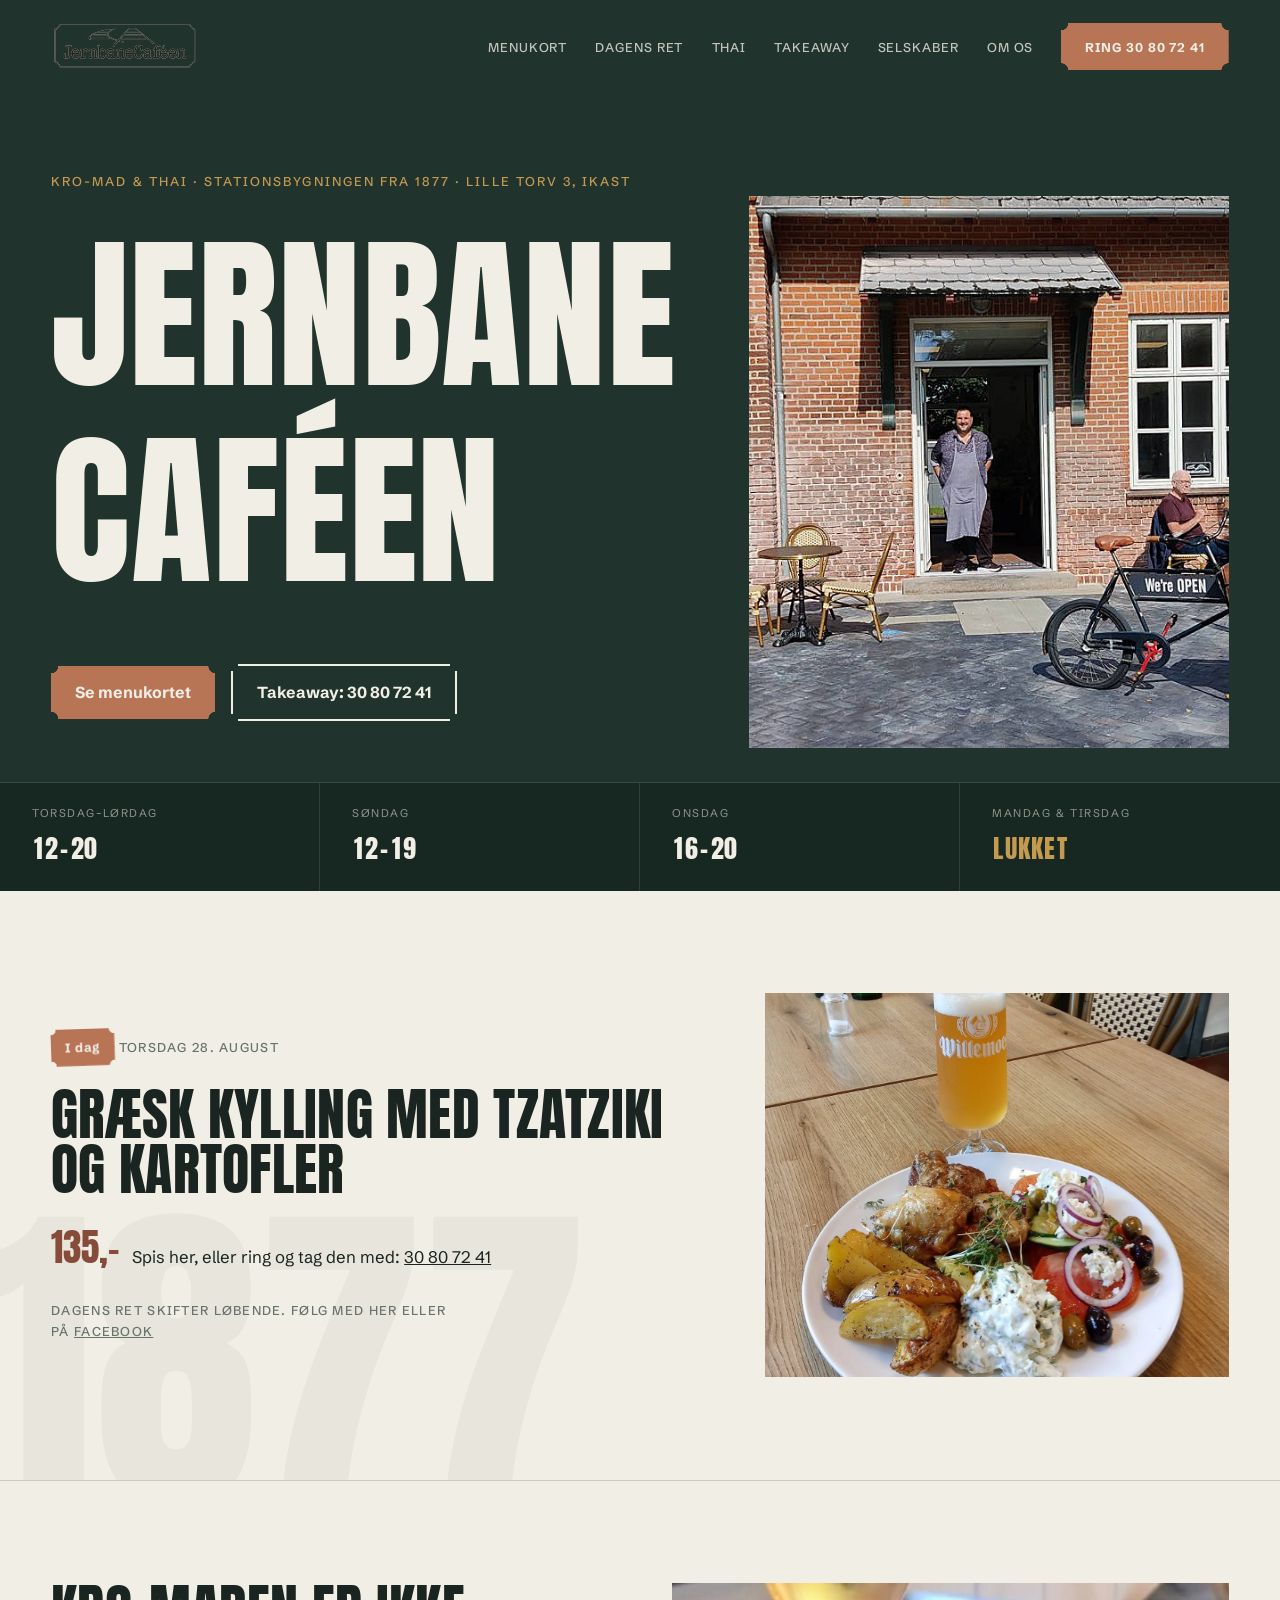
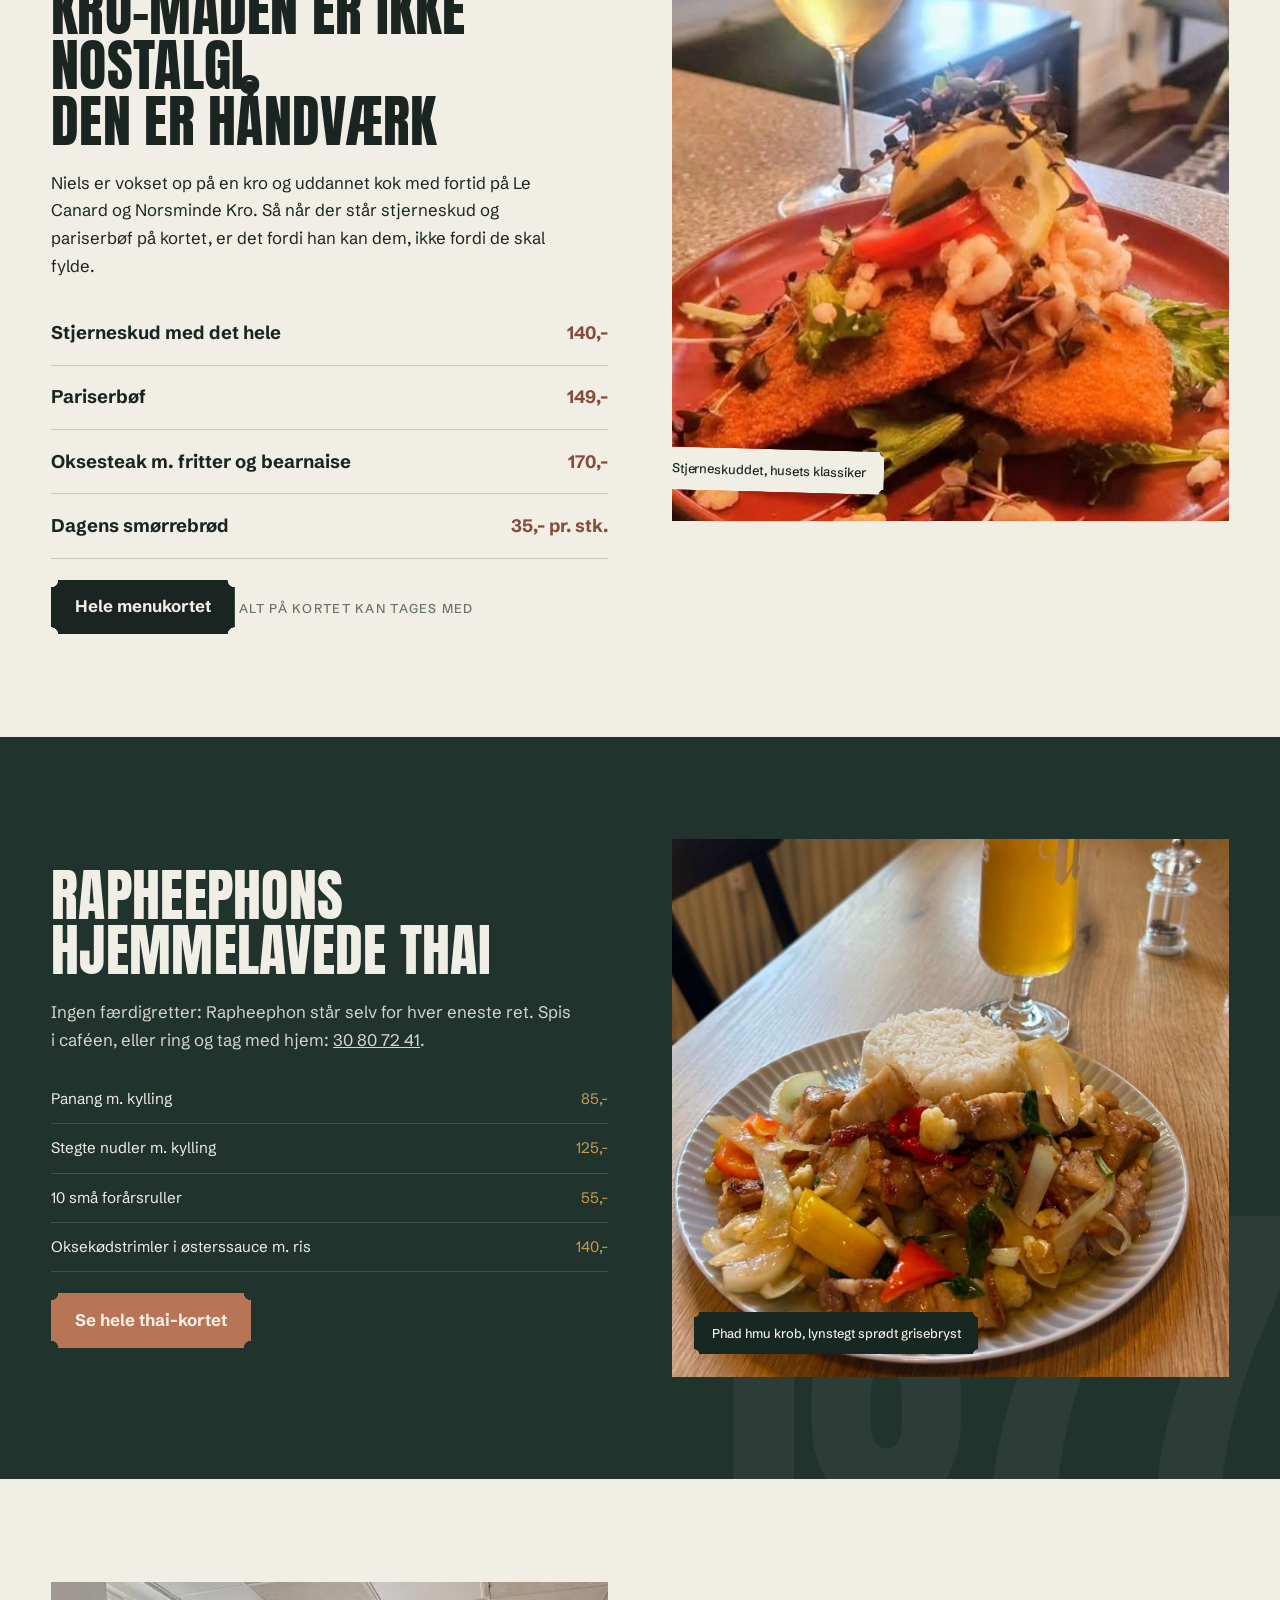
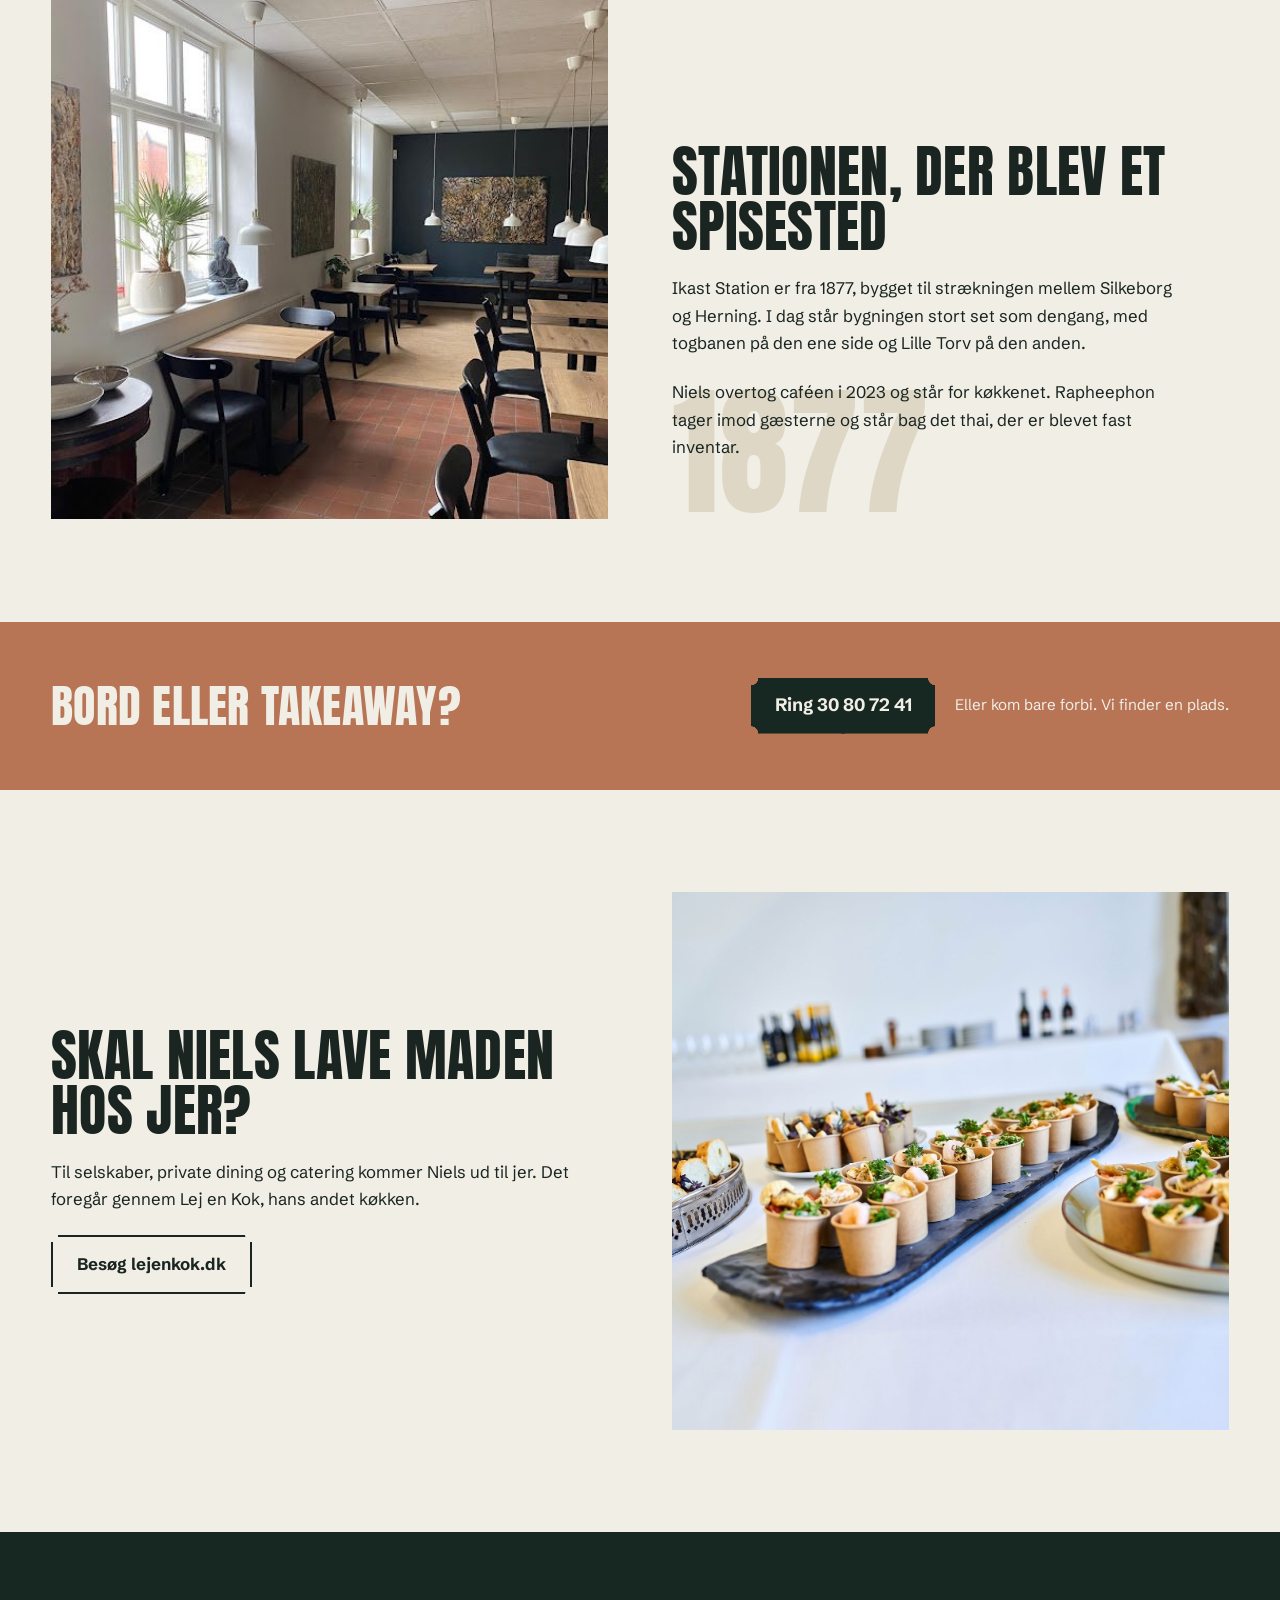
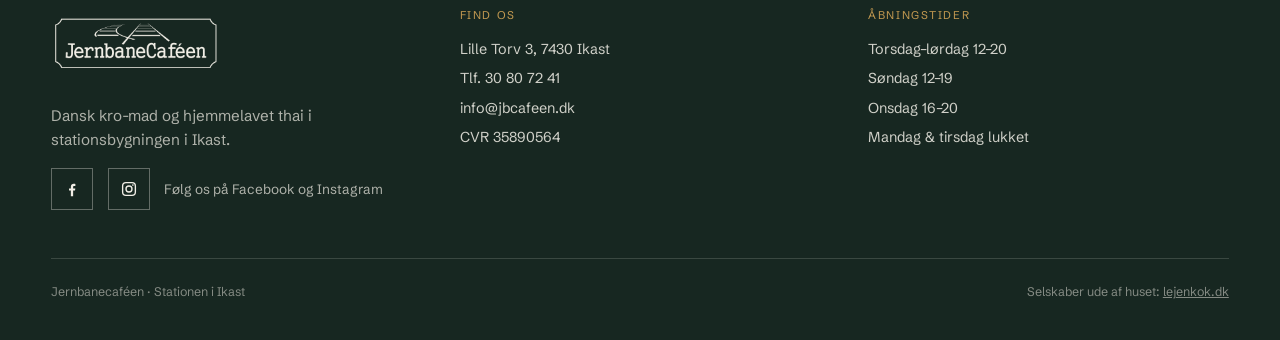
==== commit e7e0f0a8: "feat: runde 9 — logo-crossfade, 1877-lag, notch-hjoerner, storskaerm, ny dagens ret-side - Header-lo" ====
--- a/index.html
+++ b/index.html
@@ -11,7 +11,7 @@
 <body>
 <a class="skip-link" href="#main">Spring til indhold</a>
 <header class="jb-header">
-  <a class="jb-logo" href="index.html" aria-label="Jernbanecaféen, forside"><img src="billeder/jernbane-logo-creme.png" alt="Jernbanecaféen"></a>
+  <a class="jb-logo" href="index.html" aria-label="Jernbanecaféen, forside"><img class="logo-creme" src="billeder/jernbane-logo-creme.png" alt="Jernbanecaféen"><img class="logo-lys" src="billeder/jernbane-logo-lys.png" alt="" aria-hidden="true"></a>
   <a class="jb-button jb-ring-mobil only-mobile" href="tel:+4530807241">Ring 30 80 72 41</a>
   <button class="jb-menu" type="button" aria-controls="jb-mobile-nav" aria-expanded="false">Menu</button>
   <nav class="jb-nav" aria-label="Hovednavigation">
@@ -58,7 +58,8 @@
   </div>
 </section>
 
-<section class="s-dagensret jb-pad" data-tone="light" aria-labelledby="dagensret-title">
+<section class="s-dagensret jb-pad jb-har-ghost" data-tone="light" aria-labelledby="dagensret-title">
+  <p class="jb-ghostbg lys" aria-hidden="true">1877</p>
   <div class="jb-wrap s-dagensret-grid">
     <div class="s-copy reveal" data-cms="dagens-ret" data-cms-type="banner" aria-live="polite">
       <p><span class="jb-badge">I dag</span> <span class="jb-datestamp" data-cms-field="dato">Torsdag 28. august</span></p>
--- a/jernbane-2026.css
+++ b/jernbane-2026.css
@@ -44,15 +44,30 @@
 .on-dark .jb-eyebrow, .jb-eyebrow.on-dark { color: var(--brass); }
 
 /* ---------- Header ---------- */
-.jb-header { position: sticky; top: 0; z-index: 40; display: flex; align-items: center; justify-content: space-between; gap: 1rem; min-height: 78px; padding: .7rem clamp(1.25rem, 4vw, 3.5rem); color: var(--linen); background: var(--forest); transition: background .25s ease, color .25s ease; }
+.jb-header { position: sticky; top: 0; z-index: 40; display: flex; align-items: center; justify-content: space-between; gap: 1rem; min-height: 78px; padding: .7rem clamp(1.25rem, 4vw, 3.5rem); color: var(--linen); background: var(--forest); transition: background .35s ease, color .35s ease, box-shadow .35s ease; }
 .jb-header.is-light { background: var(--linen); color: var(--ink); box-shadow: 0 1px 0 var(--line); }
 .jb-header.is-scrolled:not(.is-light) { box-shadow: 0 1px 0 rgba(241, 238, 230, .18); }
-.jb-logo { width: 148px; flex: none; }
-.jb-logo img { width: 100%; height: auto; }
+.jb-logo { width: 148px; flex: none; display: grid; }
+.jb-logo img { width: 100%; height: auto; grid-area: 1 / 1; transition: opacity .3s ease; }
+.jb-logo .logo-lys { opacity: 0; }
+.jb-header.is-light .logo-lys { opacity: 1; }
+.jb-header.is-light .logo-creme { opacity: 0; }
 .jb-nav { display: flex; align-items: center; gap: clamp(.9rem, 2.2vw, 2rem); font-size: .8rem; letter-spacing: .07em; text-transform: uppercase; font-weight: 500; }
 .jb-nav a { text-decoration: none; opacity: .78; }
 .jb-nav a:hover, .jb-nav a[aria-current="page"] { opacity: 1; }
 .jb-nav a[aria-current="page"] { border-bottom: 2px solid var(--brass); padding-bottom: 3px; }
+.jb-notch, .jb-button, .jb-badge, .figur .chip, .jb-tilvalg {
+  --nr: 7px;
+  -webkit-mask: radial-gradient(circle at 0 0, transparent var(--nr), #000 calc(var(--nr) + .5px)) 0 0 / 51% 51% no-repeat,
+    radial-gradient(circle at 100% 0, transparent var(--nr), #000 calc(var(--nr) + .5px)) 100% 0 / 51% 51% no-repeat,
+    radial-gradient(circle at 0 100%, transparent var(--nr), #000 calc(var(--nr) + .5px)) 0 100% / 51% 51% no-repeat,
+    radial-gradient(circle at 100% 100%, transparent var(--nr), #000 calc(var(--nr) + .5px)) 100% 100% / 51% 51% no-repeat;
+  mask: radial-gradient(circle at 0 0, transparent var(--nr), #000 calc(var(--nr) + .5px)) 0 0 / 51% 51% no-repeat,
+    radial-gradient(circle at 100% 0, transparent var(--nr), #000 calc(var(--nr) + .5px)) 100% 0 / 51% 51% no-repeat,
+    radial-gradient(circle at 0 100%, transparent var(--nr), #000 calc(var(--nr) + .5px)) 0 100% / 51% 51% no-repeat,
+    radial-gradient(circle at 100% 100%, transparent var(--nr), #000 calc(var(--nr) + .5px)) 100% 100% / 51% 51% no-repeat;
+}
+.jb-badge, .figur .chip { --nr: 5px; }
 .jb-button { display: inline-block; padding: .85rem 1.5rem; background: var(--copper); color: var(--linen) !important; font-weight: 700; text-decoration: none; opacity: 1 !important; border: 0; cursor: pointer; transition: background .2s ease, transform .2s var(--ease); }
 .jb-button:hover { background: var(--copper-deep); transform: translateY(-1px); }
 .jb-button-outline { background: transparent; border: 2px solid currentColor; color: inherit !important; }
@@ -72,8 +87,8 @@
 .s-hero { position: relative; background: var(--forest); color: var(--linen); overflow: hidden; }
 .s-hero-inner { position: relative; padding: clamp(2.5rem, 6vw, 5.5rem) clamp(1.25rem, 4vw, 3.5rem) 0; }
 .s-hero-eyebrow { color: var(--brass); margin-bottom: clamp(.9rem, 2vw, 1.6rem); }
-.s-hero h1 { color: var(--linen); font-size: clamp(3.2rem, 13vw, 11.75rem); line-height: 1.18; }
-.s-hero-media { position: absolute; right: clamp(1.25rem, 4vw, 3.5rem); top: clamp(4.5rem, 8vw, 6rem); width: min(37.5vw, 540px); aspect-ratio: 540 / 620; }
+.s-hero h1 { color: var(--linen); font-size: clamp(3.2rem, 13vw, 16rem); line-height: 1.18; }
+.s-hero-media { position: absolute; right: clamp(1.25rem, 4vw, 3.5rem); top: clamp(4.5rem, 8vw, 8rem); width: 37.5vw; max-width: 720px; aspect-ratio: 540 / 620; }
 .s-hero-media img { width: 100%; height: 100%; object-fit: cover; object-position: 62% center; }
 .s-hero-intro { font-size: 1rem; line-height: 1.55; color: rgba(241,238,230,.85); }
 .s-hero-actions { display: flex; flex-wrap: wrap; align-items: center; gap: 1rem; max-width: 56%; padding: clamp(2rem, 4.5vw, 3.4rem) 0 clamp(2.4rem, 5vw, 3.8rem); }
@@ -126,13 +141,14 @@
 .figur .chip.tilt { left: -1.1rem; bottom: 1.8rem; transform: rotate(1.5deg); box-shadow: 0 4px 14px rgba(26,37,33,.15); }
 
 /* 1877-tal */
-p.jb-ghosttal { font-family: var(--display); font-size: clamp(4.5rem, 11vw, 10.5rem); line-height: 1; color: #ded7c5; }
+p.jb-ghosttal { position: relative; z-index: -1; font-family: var(--display); font-size: clamp(4.5rem, 11vw, 10.5rem); line-height: 1; color: #ded7c5; }
 p.jb-ghosttal + h2 { margin-top: calc(clamp(4.5rem, 11vw, 10.5rem) * -.4); }
 
 /* 1877 som svag baggrund i de moerke sektioner */
 .jb-har-ghost { position: relative; overflow: hidden; }
 .jb-ghostbg { position: absolute; right: -1rem; bottom: -.15em; margin: 0; font-family: var(--display); font-size: clamp(11rem, 26vw, 24rem); line-height: 1; color: rgba(241, 238, 230, .055); pointer-events: none; user-select: none; }
 .jb-har-ghost > .jb-wrap { position: relative; }
+.jb-ghostbg.lys { left: -1rem; right: auto; color: rgba(26, 37, 33, .045); }
 
 /* CTA-bånd */
 .s-ctaband { background: var(--copper); color: var(--linen); display: flex; flex-wrap: wrap; align-items: center; justify-content: space-between; gap: 1.6rem; padding: clamp(2.2rem, 5vw, 3.5rem) clamp(1.25rem, 4vw, 3.5rem); }
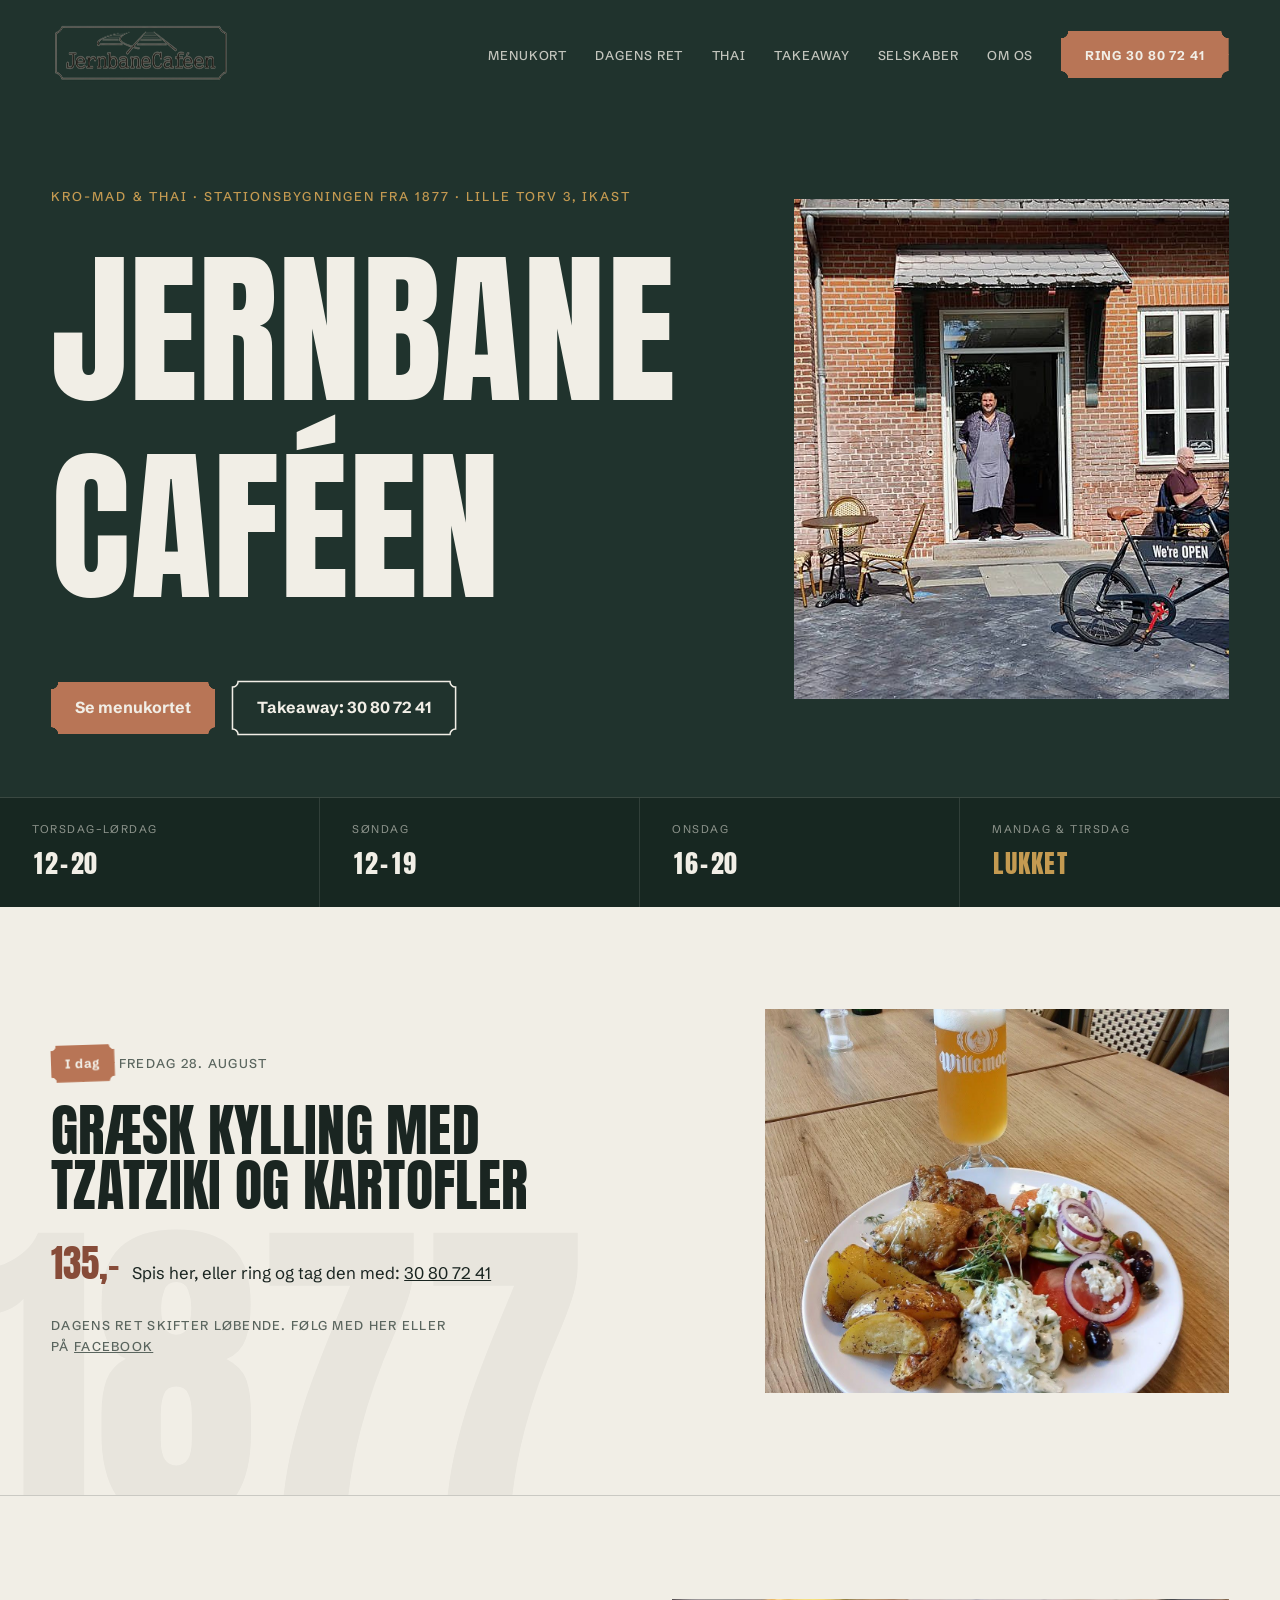
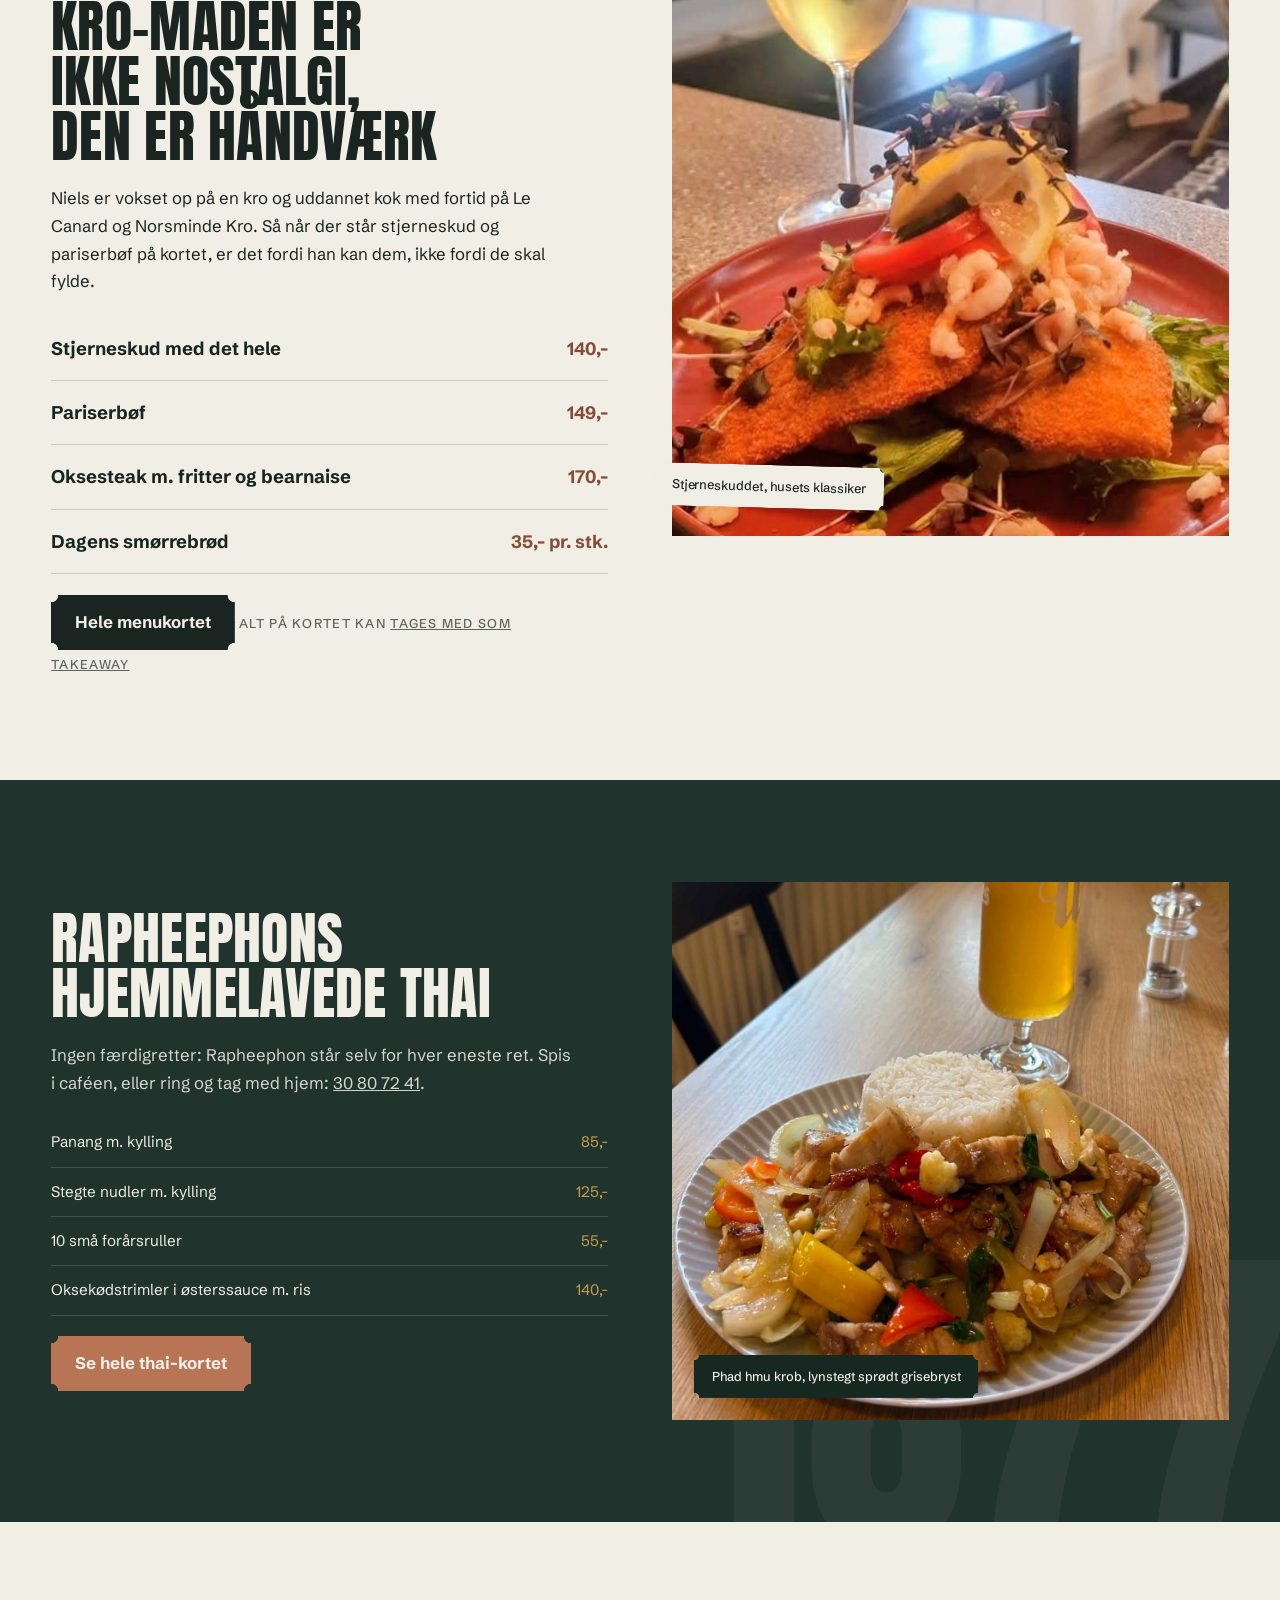
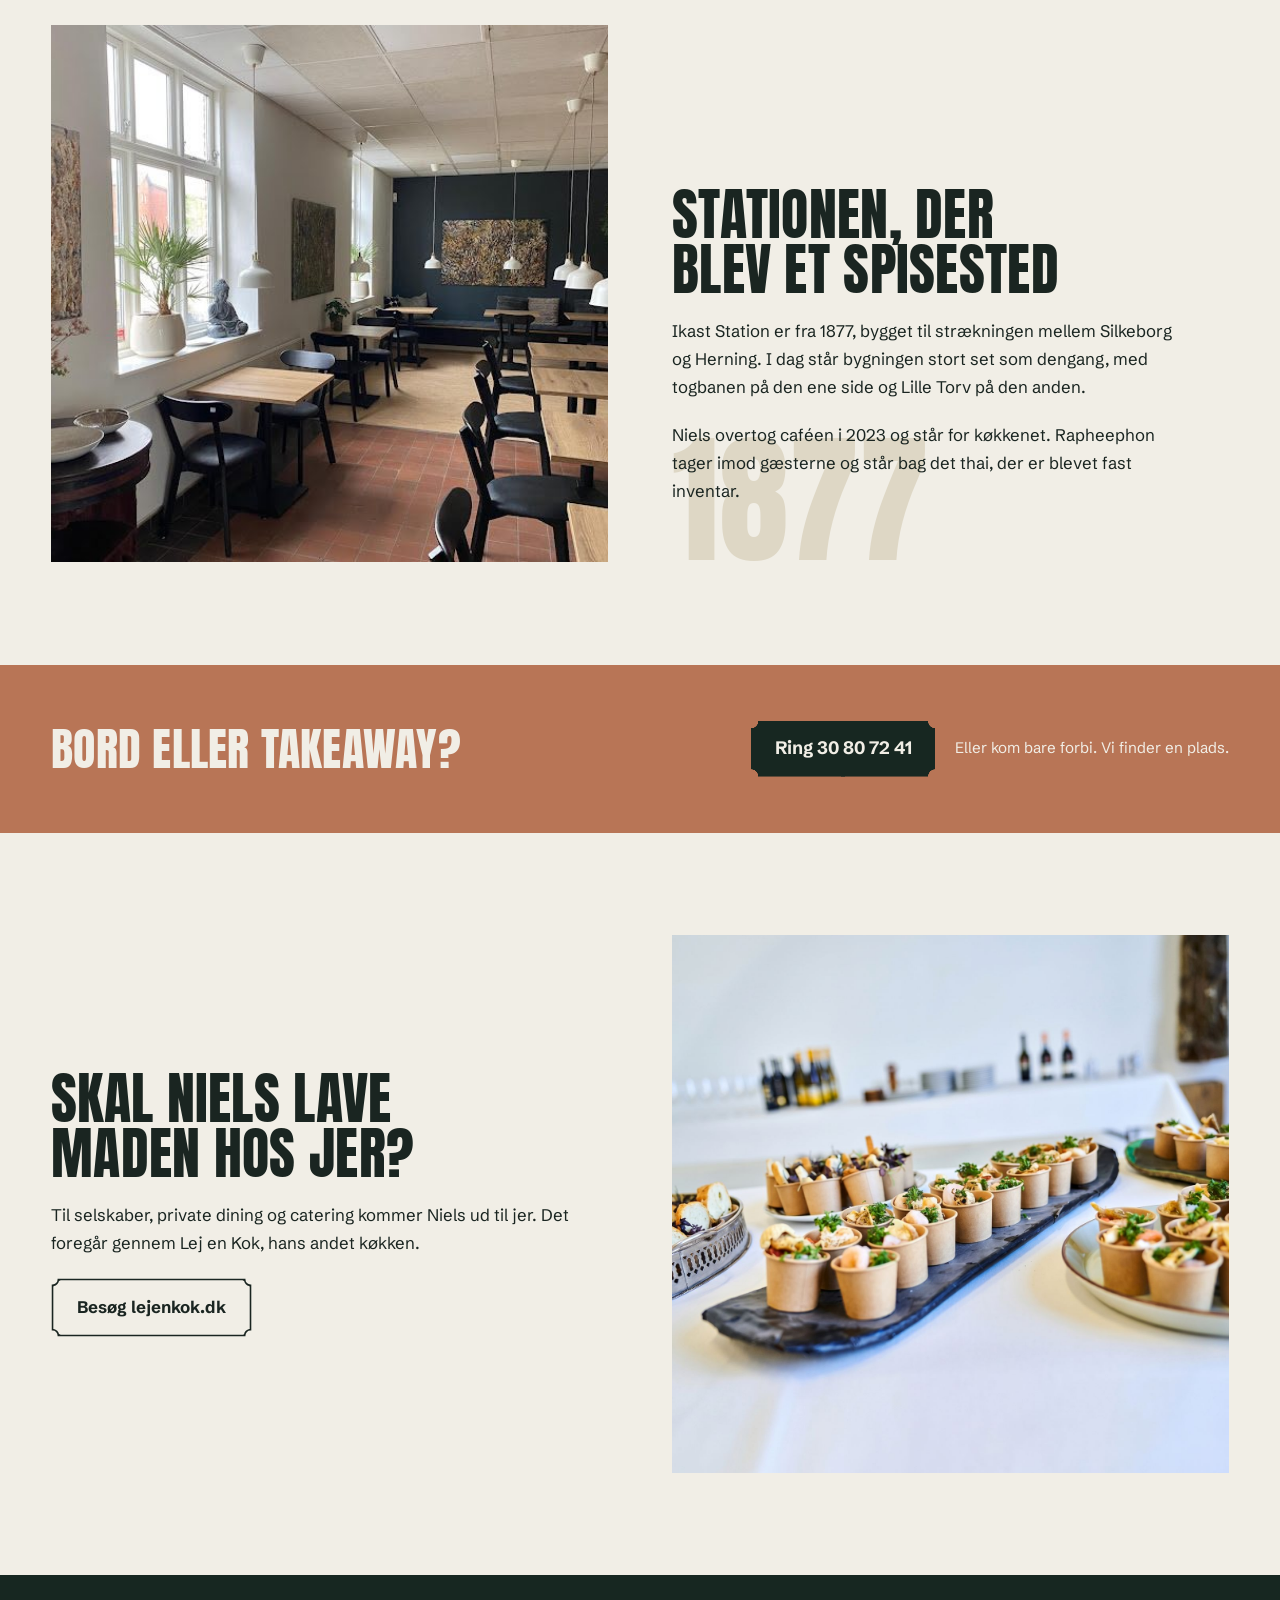
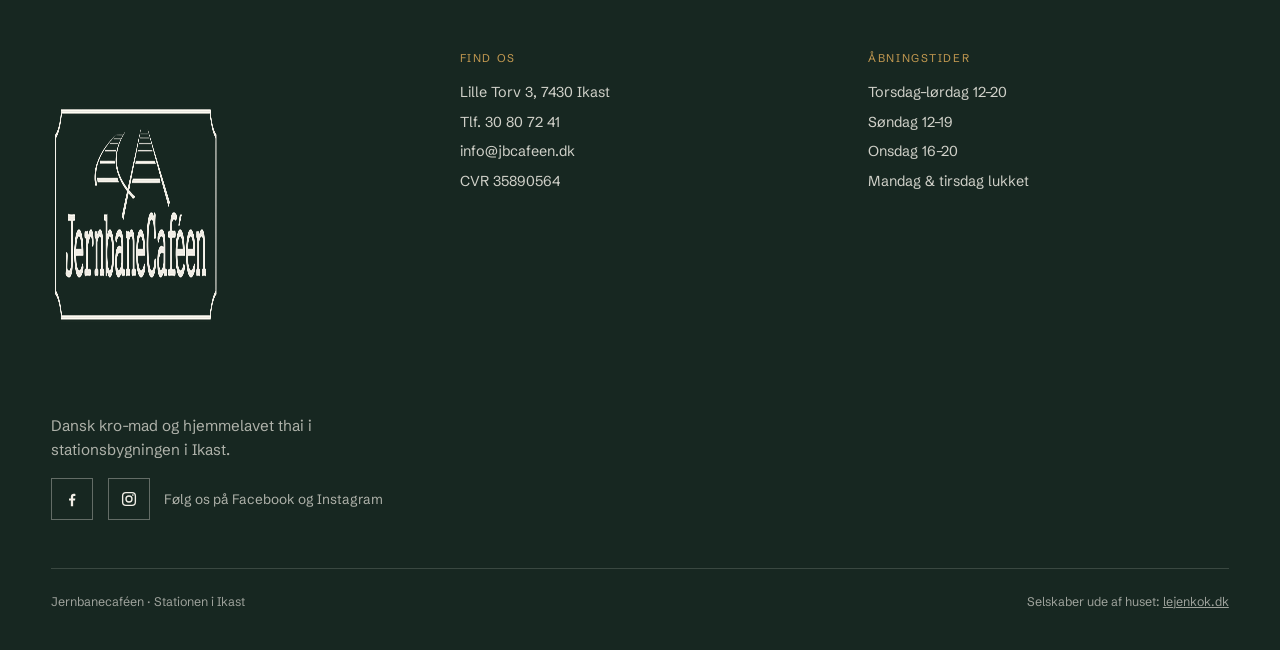
==== commit 68eaf1f6: "seo/perf/design: implementering af 5 council-audits (SEO, GEO/AEO, local, on-page, design) - vercel." ====
--- a/index.html
+++ b/index.html
@@ -4,14 +4,14 @@
   <meta charset="utf-8"><meta name="viewport" content="width=device-width, initial-scale=1">
   <title>Jernbanecaféen i Ikast | Dansk kro-mad, thai og takeaway</title>
   <meta name="description" content="Jernbanecaféen i Ikast serverer dansk kro-mad, hjemmelavet thai og takeaway på Lille Torv 3. Du behøver ikke bestille bord. Kom bare forbi.">
-  <link rel="canonical" href="https://jbcafeen.dk/"><meta property="og:type" content="website"><meta property="og:locale" content="da_DK"><meta property="og:site_name" content="Jernbanecaféen"><meta property="og:title" content="Jernbanecaféen i Ikast | Dansk kro-mad, thai og takeaway"><meta property="og:description" content="Dansk kro-mad, hjemmelavet thai og takeaway i den gamle stationsbygning på Lille Torv 3 i Ikast. Kom bare forbi."><meta property="og:url" content="https://jbcafeen.dk/"><meta property="og:image" content="https://jbcafeen.dk/billeder/2026/facade.jpg"><meta property="og:image:alt" content="Jernbanecaféen i den gamle stationsbygning i Ikast"><link rel="icon" type="image/svg+xml" href="favicon.svg">
-  <script type="application/ld+json">{"@context":"https://schema.org","@type":"Restaurant","@id":"https://jbcafeen.dk/#restaurant","name":"Jernbanecaféen","url":"https://jbcafeen.dk/","image":"https://jbcafeen.dk/billeder/2026/facade.jpg","telephone":"+45 30 80 72 41","email":"info@jbcafeen.dk","address":{"@type":"PostalAddress","streetAddress":"Lille Torv 3","postalCode":"7430","addressLocality":"Ikast","addressCountry":"DK"},"geo":{"@type":"GeoCoordinates","latitude":56.14471,"longitude":9.155242},"openingHoursSpecification":[{"@type":"OpeningHoursSpecification","dayOfWeek":"Wednesday","opens":"16:00","closes":"20:00"},{"@type":"OpeningHoursSpecification","dayOfWeek":["Thursday","Friday","Saturday"],"opens":"12:00","closes":"20:00"},{"@type":"OpeningHoursSpecification","dayOfWeek":"Sunday","opens":"12:00","closes":"19:00"}],"servesCuisine":["Danish","Thai"],"hasMenu":"https://jbcafeen.dk/menu.html","sameAs":["https://www.instagram.com/jernbanecafeen_7430_ikast/","https://www.facebook.com/profile.php?id=100094077635043","https://www.findsmiley.dk/1355830"]}</script>
-  <link rel="preconnect" href="https://fonts.googleapis.com"><link rel="preconnect" href="https://fonts.gstatic.com" crossorigin><link href="https://fonts.googleapis.com/css2?family=Anton&family=Schibsted+Grotesk:ital,wght@0,400;0,500;0,700;1,400&display=swap" rel="stylesheet"><link rel="stylesheet" href="jernbane-2026.css">
+  <link rel="canonical" href="https://jbcafeen.dk/"><meta property="og:type" content="website"><meta property="og:locale" content="da_DK"><meta property="og:site_name" content="Jernbanecaféen"><meta property="og:title" content="Jernbanecaféen i Ikast | Dansk kro-mad, thai og takeaway"><meta property="og:description" content="Dansk kro-mad, hjemmelavet thai og takeaway i den gamle stationsbygning på Lille Torv 3 i Ikast. Kom bare forbi."><meta property="og:url" content="https://jbcafeen.dk/"><meta property="og:image" content="https://jbcafeen.dk/billeder/2026/facade.jpg"><meta property="og:image:alt" content="Jernbanecaféen i den gamle stationsbygning i Ikast"><meta name="twitter:card" content="summary_large_image"><link rel="icon" type="image/svg+xml" href="favicon.svg"><link rel="apple-touch-icon" href="apple-touch-icon.png">
+  <script type="application/ld+json">{"@context":"https://schema.org","@type":"Restaurant","@id":"https://jbcafeen.dk/#restaurant","name":"Jernbanecaféen","url":"https://jbcafeen.dk/","image":["https://jbcafeen.dk/billeder/2026/facade.jpg","https://jbcafeen.dk/billeder/2026/stjerneskud.jpg","https://jbcafeen.dk/billeder/2026/interior.jpg"],"telephone":"+45 30 80 72 41","email":"info@jbcafeen.dk","address":{"@type":"PostalAddress","streetAddress":"Lille Torv 3","postalCode":"7430","addressLocality":"Ikast","addressCountry":"DK"},"geo":{"@type":"GeoCoordinates","latitude":56.14471,"longitude":9.155242},"openingHoursSpecification":[{"@type":"OpeningHoursSpecification","dayOfWeek":"Wednesday","opens":"16:00","closes":"20:00"},{"@type":"OpeningHoursSpecification","dayOfWeek":["Thursday","Friday","Saturday"],"opens":"12:00","closes":"20:00"},{"@type":"OpeningHoursSpecification","dayOfWeek":"Sunday","opens":"12:00","closes":"19:00"}],"servesCuisine":["Danish","Thai"],"priceRange":"35-170 kr.","currenciesAccepted":"DKK","acceptsReservations":"False","hasMenu":{"@id":"https://jbcafeen.dk/menu.html#menu"},"founder":{"@type":"Person","@id":"https://lejenkok.dk/#niels","name":"Niels Rasmussen","jobTitle":"Kok"},"sameAs":["https://www.instagram.com/jernbanecafeen_7430_ikast/","https://www.facebook.com/profile.php?id=100094077635043","https://www.findsmiley.dk/1355830"]}</script>
+  <link rel="preconnect" href="https://fonts.googleapis.com"><link rel="preconnect" href="https://fonts.gstatic.com" crossorigin><link href="https://fonts.googleapis.com/css2?family=Anton&family=Schibsted+Grotesk:ital,wght@0,400;0,500;0,700;1,400&display=swap" rel="stylesheet"><link rel="preload" as="image" href="billeder/2026/facade.jpg" fetchpriority="high"><link rel="stylesheet" href="jernbane-2026.css">
 </head>
 <body>
 <a class="skip-link" href="#main">Spring til indhold</a>
 <header class="jb-header">
-  <a class="jb-logo" href="index.html" aria-label="Jernbanecaféen, forside"><img class="logo-creme" src="billeder/jernbane-logo-creme.png" alt="Jernbanecaféen"><img class="logo-lys" src="billeder/jernbane-logo-lys.png" alt="" aria-hidden="true"></a>
+  <a class="jb-logo" href="index.html" aria-label="Jernbanecaféen, forside"><img class="logo-creme" src="billeder/jernbane-logo-creme.png" alt="Jernbanecaféen" width="720" height="349"><img class="logo-lys" src="billeder/jernbane-logo-lys.png" alt="" aria-hidden="true" width="720" height="349"></a>
   <a class="jb-button jb-ring-mobil only-mobile" href="tel:+4530807241">Ring 30 80 72 41</a>
   <button class="jb-menu" type="button" aria-controls="jb-mobile-nav" aria-expanded="false">Menu</button>
   <nav class="jb-nav" aria-label="Hovednavigation">
@@ -42,7 +42,7 @@
   <div class="s-hero-inner">
     <p class="jb-eyebrow s-hero-eyebrow"><span class="only-desktop">Kro-mad &amp; thai &middot; Stationsbygningen fra 1877 &middot; Lille Torv 3, Ikast</span><span class="only-mobile">Kro-mad &amp; thai &middot; Ikast &middot; 1877</span></p>
     <h1>Jernbane<br>caf&eacute;en</h1>
-    <div class="s-hero-media"><img src="billeder/2026/facade.jpg" alt="Jernbanecaféen i den gamle stationsbygning, Niels og Rapheephon i døren" fetchpriority="high"></div>
+    <div class="s-hero-media"><img src="billeder/2026/facade.jpg" alt="Jernbanecaféen i den gamle stationsbygning, Niels og Rapheephon i døren" fetchpriority="high" width="1100" height="619"></div>
     <p class="s-hero-intro only-mobile">Stjerneskud, pariserb&oslash;f og dagens ret. Og Rapheephons hjemmelavede thai. Spis her, eller tag maden med hjem.</p>
     <div class="s-hero-actions">
       <a class="jb-button" href="menu.html">Se menukortet</a>
@@ -62,20 +62,20 @@
   <p class="jb-ghostbg lys" aria-hidden="true">1877</p>
   <div class="jb-wrap s-dagensret-grid">
     <div class="s-copy reveal" data-cms="dagens-ret" data-cms-type="banner" aria-live="polite">
-      <p><span class="jb-badge">I dag</span> <span class="jb-datestamp" data-cms-field="dato">Torsdag 28. august</span></p>
+      <p><span class="jb-badge">I dag</span> <span class="jb-datestamp" data-cms-field="dato">Fredag 28. august</span></p>
       <h2 id="dagensret-title" data-cms-field="ret">Gr&aelig;sk kylling med tzatziki og kartofler</h2>
-      <p class="only-mobile dagensret-mobilfoto"><img src="billeder/2026/dagensret.jpg" alt="Dagens ret: græsk kylling med tzatziki og kartofler" style="width:100%;height:280px;object-fit:cover;object-position:center 60%;" loading="lazy" data-cms-field="billede"></p>
+      <p class="only-mobile dagensret-mobilfoto"><img src="billeder/2026/dagensret.jpg" alt="Dagens ret: græsk kylling med tzatziki og kartofler" style="width:100%;height:280px;object-fit:cover;object-position:center 60%;" loading="lazy" data-cms-field="billede" width="1224" height="1530"></p>
       <p><span class="jb-price" data-cms-field="pris">135,-</span> &nbsp; <span class="only-desktop">Spis her, eller ring og tag den med: <a href="tel:+4530807241">30 80 72 41</a></span><span class="only-mobile">Spis her, eller ring: <a href="tel:+4530807241">30 80 72 41</a></span></p>
       <p class="jb-datestamp"><span class="only-desktop">Dagens ret skifter l&oslash;bende. F&oslash;lg med her eller p&aring;</span><span class="only-mobile">Skifter l&oslash;bende. F&oslash;lg med her eller p&aring;</span> <a href="https://www.facebook.com/profile.php?id=100094077635043" target="_blank" rel="noopener">Facebook</a></p>
     </div>
-    <div class="reveal only-desktop" data-delay="1"><img src="billeder/2026/dagensret.jpg" alt="Dagens ret: græsk kylling med tzatziki og kartofler" style="width:100%;height:clamp(260px,30vw,420px);object-fit:cover;object-position:center 60%;" loading="lazy" data-cms-field="billede"></div>
+    <div class="reveal only-desktop" data-delay="1"><img src="billeder/2026/dagensret.jpg" alt="Dagens ret: græsk kylling med tzatziki og kartofler" style="width:100%;height:clamp(260px,30vw,420px);object-fit:cover;object-position:center 60%;" loading="lazy" data-cms-field="billede" width="1224" height="1530"></div>
   </div>
 </section>
 
 <section class="jb-pad" data-tone="light" aria-labelledby="kromad-title">
   <div class="jb-wrap s-split top">
     <div class="s-copy reveal">
-      <h2 id="kromad-title">Kro-maden er ikke nostalgi,<br>den er h&aring;ndv&aelig;rk</h2>
+      <h2 id="kromad-title">Kro-maden er ikke nostalgi, den er h&aring;ndv&aelig;rk</h2>
       <p><span class="only-desktop">Niels er vokset op p&aring; en kro og uddannet kok med fortid p&aring; Le Canard og Norsminde Kro. S&aring; n&aring;r der st&aring;r stjerneskud og pariserb&oslash;f p&aring; kortet, er det fordi han kan dem, ikke fordi de skal fylde.</span><span class="only-mobile">Niels er vokset op p&aring; en kro og uddannet kok med fortid p&aring; Le Canard og Norsminde Kro. S&aring; n&aring;r der st&aring;r stjerneskud p&aring; kortet, er det fordi han kan det.</span></p>
       <div class="jb-menuliste">
         <div class="row"><span class="navn">Stjerneskud med det hele</span><span class="pris">140,-</span></div>
@@ -83,10 +83,10 @@
         <div class="row"><span class="navn"><span class="only-desktop">Oksesteak m. fritter og bearnaise</span><span class="only-mobile">Oksesteak m. bearnaise</span></span><span class="pris">170,-</span></div>
         <div class="row"><span class="navn">Dagens sm&oslash;rrebr&oslash;d</span><span class="pris"><span class="only-desktop">35,- pr. stk.</span><span class="only-mobile">35,-/stk.</span></span></div>
       </div>
-      <p class="kromad-cta"><a class="jb-button jb-button-dark" href="menu.html">Hele menukortet</a> <span class="jb-datestamp">Alt p&aring; kortet kan tages med</span></p>
+      <p class="kromad-cta"><a class="jb-button jb-button-dark" href="menu.html">Hele menukortet</a> <span class="jb-datestamp">Alt p&aring; kortet kan <a href="takeaway.html">tages med som takeaway</a></span></p>
     </div>
     <div class="figur reveal only-desktop" data-delay="1">
-      <img src="billeder/2026/stjerneskud.jpg" alt="Stjerneskud med det hele" loading="lazy">
+      <img src="billeder/2026/stjerneskud.jpg" alt="Stjerneskud med det hele" loading="lazy" width="701" height="822">
       <p class="chip tilt">Stjerneskuddet, husets klassiker</p>
     </div>
   </div>
@@ -97,7 +97,7 @@
   <div class="jb-wrap s-split">
     <div class="s-copy reveal">
       <h2 id="thai-title">Rapheephons hjemmelavede thai</h2>
-      <p class="only-mobile thai-mobilfoto"><img src="billeder/2026/thai.jpg" alt="Phad hmu krob, lynstegt sprødt grisebryst med grønt og ris" loading="lazy" style="width:100%;height:240px;object-fit:cover;"></p>
+      <p class="only-mobile thai-mobilfoto"><img src="billeder/2026/thai.jpg" alt="Phad hmu krob, lynstegt sprødt grisebryst med grønt og ris" loading="lazy" style="width:100%;height:240px;object-fit:cover;" width="1300" height="1300"></p>
       <p><span class="only-desktop">Ingen f&aelig;rdigretter: Rapheephon st&aring;r selv for hver eneste ret. Spis i caf&eacute;en, eller ring og tag med hjem: <a href="tel:+4530807241">30 80 72 41</a>.</span><span class="only-mobile">Panang, stegte nudler og for&aring;rsruller, lavet fra bunden. Spis dem her, eller ring og tag dem med.</span></p>
       <div class="jb-menuliste thin">
         <div class="row"><span class="navn"><span class="only-desktop">Panang m. kylling</span><span class="only-mobile">Panang med kylling</span></span><span class="pris">85,-</span></div>
@@ -105,10 +105,10 @@
         <div class="row"><span class="navn">10 sm&aring; for&aring;rsruller</span><span class="pris">55,-</span></div>
         <div class="row"><span class="navn"><span class="only-desktop">Oksek&oslash;dstrimler i &oslash;sterssauce m. ris</span><span class="only-mobile">Oksek&oslash;d i &oslash;sterssauce</span></span><span class="pris">140,-</span></div>
       </div>
-      <p class="only-desktop"><a class="jb-button" href="thai-mad-ikast.html">Se hele thai-kortet</a></p>
+      <p><a class="jb-button" href="thai-mad-ikast.html">Se hele thai-kortet</a></p>
     </div>
     <div class="figur reveal only-desktop" data-delay="1">
-      <img src="billeder/2026/thai.jpg" alt="Phad hmu krob, lynstegt sprødt grisebryst med grønt og ris" loading="lazy">
+      <img src="billeder/2026/thai.jpg" alt="Phad hmu krob, lynstegt sprødt grisebryst med grønt og ris" loading="lazy" width="1300" height="1300">
       <p class="chip dark">Phad hmu krob, lynstegt spr&oslash;dt grisebryst</p>
     </div>
   </div>
@@ -116,7 +116,7 @@
 
 <section class="jb-pad" data-tone="light" aria-labelledby="historie-title">
   <div class="jb-wrap s-split">
-    <div class="figur reveal"><img src="billeder/2026/interior.jpg" alt="Caféens lokale med borde og kunst på væggene" loading="lazy"></div>
+    <div class="figur reveal"><img src="billeder/2026/interior.jpg" alt="Caféens lokale med borde og kunst på væggene" loading="lazy" width="680" height="510"></div>
     <div class="s-copy reveal" data-delay="1">
       <p class="jb-ghosttal" aria-hidden="true">1877</p>
       <h2 id="historie-title">Stationen, der blev et spisested</h2>
@@ -141,7 +141,7 @@
       <p><span class="only-desktop">Til selskaber, private dining og catering kommer Niels ud til jer. Det foreg&aring;r gennem Lej en Kok, hans andet k&oslash;kken.</span><span class="only-mobile">Til selskaber, private dining og catering kommer Niels ud til jer, gennem Lej en Kok.</span></p>
       <p><a class="jb-button jb-button-outline" href="https://lejenkok.dk/" style="color:var(--ink)!important">Bes&oslash;g lejenkok.dk</a></p>
     </div>
-    <div class="figur reveal only-desktop" data-delay="1"><img src="billeder/2026/cups.jpg" alt="Catering-anretninger i bægre, klar til servering" loading="lazy"></div>
+    <div class="figur reveal only-desktop" data-delay="1"><img src="billeder/2026/cups.jpg" alt="Catering-anretninger i bægre, klar til servering" loading="lazy" width="1400" height="1400"></div>
   </div>
 </section>
 
@@ -150,7 +150,7 @@
 <footer class="jb-footer" data-tone="dark">
   <div class="jb-footer-grid">
     <div>
-      <a class="jb-footer-logo" href="index.html" aria-label="Jernbanecaféen, forside"><img src="billeder/jernbane-logo-creme.png" alt="Jernbanecaféen"></a>
+      <a class="jb-footer-logo" href="index.html" aria-label="Jernbanecaféen, forside"><img src="billeder/jernbane-logo-creme.png" alt="Jernbanecaféen" width="720" height="349"></a>
       <p class="om only-desktop">Dansk kro-mad og hjemmelavet thai i stationsbygningen i Ikast.</p>
       <div class="jb-some">
         <a href="https://www.facebook.com/profile.php?id=100094077635043" target="_blank" rel="noopener" aria-label="Jernbanecaféen på Facebook"><svg width="18" height="18" viewBox="0 0 24 24" aria-hidden="true"><path d="M13.5 21.5v-7.4h2.5l.4-2.9h-2.9V9.3c0-.85.24-1.43 1.46-1.43h1.55V5.27c-.27-.04-1.19-.12-2.26-.12-2.24 0-3.77 1.37-3.77 3.88v2.17H8v2.9h2.47v7.4z" fill="currentColor"></path></svg></a>
@@ -160,7 +160,7 @@
     </div>
     <div class="kol">
       <p class="t only-desktop">Find os</p>
-      Lille Torv 3, 7430 Ikast<br>
+      <a href="https://maps.google.com/?q=Jernbanecaf%C3%A9en,+Lille+Torv+3,+7430+Ikast" target="_blank" rel="noopener">Lille Torv 3, 7430 Ikast</a><br>
       <a href="tel:+4530807241">Tlf. 30 80 72 41</a><br>
       <a href="mailto:info@jbcafeen.dk">info@jbcafeen.dk</a><br>
       CVR 35890564
--- a/jernbane-2026.css
+++ b/jernbane-2026.css
@@ -10,12 +10,14 @@
   --copper-deep: #874c39;
   --brass: #c49a51;
   --ink: #1a2521;
-  --muted: #67736c;
+  --muted: #5a655e;
   --line: rgba(26, 37, 33, .18);
   --line-cream: rgba(241, 238, 230, .16);
   --display: "Anton", "Arial Narrow", sans-serif;
   --body: "Schibsted Grotesk", Arial, sans-serif;
   --ease: cubic-bezier(.16, 1, .3, 1);
+  --notch-lys: url("data:image/svg+xml,%3Csvg xmlns='http://www.w3.org/2000/svg' viewBox='0 0 48 48'%3E%3Cpath d='M 12 2.5 H 36 A 9.5 9.5 0 0 0 45.5 12 V 36 A 9.5 9.5 0 0 0 36 45.5 H 12 A 9.5 9.5 0 0 0 2.5 36 V 12 A 9.5 9.5 0 0 0 12 2.5 Z' fill='none' stroke='%23f1eee6' stroke-width='2.6'/%3E%3C/svg%3E");
+  --notch-ink: url("data:image/svg+xml,%3Csvg xmlns='http://www.w3.org/2000/svg' viewBox='0 0 48 48'%3E%3Cpath d='M 12 2.5 H 36 A 9.5 9.5 0 0 0 45.5 12 V 36 A 9.5 9.5 0 0 0 36 45.5 H 12 A 9.5 9.5 0 0 0 2.5 36 V 12 A 9.5 9.5 0 0 0 12 2.5 Z' fill='none' stroke='%231a2521' stroke-width='2.6'/%3E%3C/svg%3E");
 }
 
 *, *::before, *::after { box-sizing: border-box; }
@@ -29,7 +31,7 @@
 
 h1, h2, h3 { font-family: var(--display); font-weight: 400; text-transform: uppercase; line-height: .98; margin: 0; letter-spacing: .005em; }
 h1 { font-size: clamp(3.2rem, 9vw, 8.5rem); }
-h2 { font-size: clamp(2.1rem, 4.4vw, 3.9rem); }
+h2 { font-size: clamp(2.1rem, 4.4vw, 3.9rem); text-wrap: balance; }
 h3 { font-size: clamp(1.4rem, 2.4vw, 1.9rem); }
 p { margin: 0; }
 
@@ -47,7 +49,7 @@
 .jb-header { position: sticky; top: 0; z-index: 40; display: flex; align-items: center; justify-content: space-between; gap: 1rem; min-height: 78px; padding: .7rem clamp(1.25rem, 4vw, 3.5rem); color: var(--linen); background: var(--forest); transition: background .35s ease, color .35s ease, box-shadow .35s ease; }
 .jb-header.is-light { background: var(--linen); color: var(--ink); box-shadow: 0 1px 0 var(--line); }
 .jb-header.is-scrolled:not(.is-light) { box-shadow: 0 1px 0 rgba(241, 238, 230, .18); }
-.jb-logo { width: 148px; flex: none; display: grid; }
+.jb-logo { width: 180px; flex: none; display: grid; }
 .jb-logo img { width: 100%; height: auto; grid-area: 1 / 1; transition: opacity .3s ease; }
 .jb-logo .logo-lys { opacity: 0; }
 .jb-header.is-light .logo-lys { opacity: 1; }
@@ -70,7 +72,8 @@
 .jb-badge, .figur .chip { --nr: 5px; }
 .jb-button { display: inline-block; padding: .85rem 1.5rem; background: var(--copper); color: var(--linen) !important; font-weight: 700; text-decoration: none; opacity: 1 !important; border: 0; cursor: pointer; transition: background .2s ease, transform .2s var(--ease); }
 .jb-button:hover { background: var(--copper-deep); transform: translateY(-1px); }
-.jb-button-outline { background: transparent; border: 2px solid currentColor; color: inherit !important; }
+.jb-button-outline { background: transparent; border: 8px solid transparent; padding: calc(.85rem - 6px) calc(1.5rem - 6px); color: inherit !important; border-image: var(--notch-lys) 16 / 8px stretch; -webkit-mask: none; mask: none; }
+.jb-button-outline[style*="--ink"], [data-tone="light"] .jb-button-outline, .s-copy .jb-button-outline { border-image-source: var(--notch-ink); }
 .jb-button-outline:hover { background: rgba(26,37,33,.06); }
 .jb-button-dark { background: var(--ink); }
 .jb-button-dark:hover { background: var(--forest-deep); }
@@ -87,8 +90,8 @@
 .s-hero { position: relative; background: var(--forest); color: var(--linen); overflow: hidden; }
 .s-hero-inner { position: relative; padding: clamp(2.5rem, 6vw, 5.5rem) clamp(1.25rem, 4vw, 3.5rem) 0; }
 .s-hero-eyebrow { color: var(--brass); margin-bottom: clamp(.9rem, 2vw, 1.6rem); }
-.s-hero h1 { color: var(--linen); font-size: clamp(3.2rem, 13vw, 16rem); line-height: 1.18; }
-.s-hero-media { position: absolute; right: clamp(1.25rem, 4vw, 3.5rem); top: clamp(4.5rem, 8vw, 8rem); width: 37.5vw; max-width: 720px; aspect-ratio: 540 / 620; }
+.s-hero h1 { color: var(--linen); font-size: clamp(3.2rem, min(13vw, 20.5vh), 16rem); line-height: 1.18; }
+.s-hero-media { position: absolute; right: clamp(1.25rem, 4vw, 3.5rem); top: clamp(4.5rem, 7vw, 6.5rem); width: 34vw; max-width: 550px; aspect-ratio: 540 / 620; }
 .s-hero-media img { width: 100%; height: 100%; object-fit: cover; object-position: 62% center; }
 .s-hero-intro { font-size: 1rem; line-height: 1.55; color: rgba(241,238,230,.85); }
 .s-hero-actions { display: flex; flex-wrap: wrap; align-items: center; gap: 1rem; max-width: 56%; padding: clamp(2rem, 4.5vw, 3.4rem) 0 clamp(2.4rem, 5vw, 3.8rem); }
@@ -207,7 +210,7 @@
 .jb-some a { display: inline-flex; width: 42px; height: 42px; align-items: center; justify-content: center; border: 1px solid rgba(241,238,230,.35); transition: border-color .2s ease, transform .2s var(--ease); }
 .jb-some a:hover { border-color: var(--brass); transform: translateY(-2px); }
 .jb-some .txt { font-size: .85rem; color: rgba(241,238,230,.7); }
-.jb-footer-bund { margin-top: clamp(2rem, 4vw, 3rem); padding-top: 1.4rem; border-top: 1px solid var(--line-cream); display: flex; justify-content: space-between; gap: 1rem; flex-wrap: wrap; font-size: .78rem; color: rgba(241,238,230,.5); }
+.jb-footer-bund { margin-top: clamp(2rem, 4vw, 3rem); padding-top: 1.4rem; border-top: 1px solid var(--line-cream); display: flex; justify-content: space-between; gap: 1rem; flex-wrap: wrap; font-size: .78rem; color: rgba(241,238,230,.62); }
 
 /* ---------- Reveal ---------- */
 .reveal { opacity: 0; transform: translateY(22px); transition: opacity .7s var(--ease), transform .7s var(--ease); }
@@ -237,7 +240,8 @@
   .jb-menu { display: inline-block; }
   .only-desktop { display: none !important; }
   .jb-logo { width: 118px; }
-  .jb-ring-mobil { display: inline-block; margin-left: auto; padding: .7rem .85rem; font-size: .75rem; white-space: nowrap; }
+  .jb-ring-mobil { display: inline-flex; align-items: center; min-height: 44px; margin-left: auto; padding: .5rem .85rem; font-size: .75rem; white-space: nowrap; }
+  .jb-menu { min-height: 44px; }
   .jb-header { padding-left: 1rem; padding-right: 1rem; gap: .7rem; }
   .jb-menu { padding: .5rem .7rem; }
   .s-hero-inner { padding-top: 1.6rem; }
@@ -279,3 +283,11 @@
 
 /* Vis/skjul-mønster: skjul kun — elementerne beholder deres egen display */
 @media (min-width: 981px) { .only-mobile { display: none !important; } }
+
+/* FAQ (takeaway-siden) */
+.jb-faq details { border-bottom: 1px solid var(--line); }
+.jb-faq summary { cursor: pointer; padding: 1rem 0; font-weight: 700; font-size: 1.05rem; list-style: none; display: flex; justify-content: space-between; align-items: center; gap: 1rem; }
+.jb-faq summary::-webkit-details-marker { display: none; }
+.jb-faq summary::after { content: "+"; font-family: var(--display); font-size: 1.4rem; color: var(--copper-deep); }
+.jb-faq details[open] summary::after { content: "\2212"; }
+.jb-faq details p { padding: 0 0 1.1rem; max-width: 60ch; }
